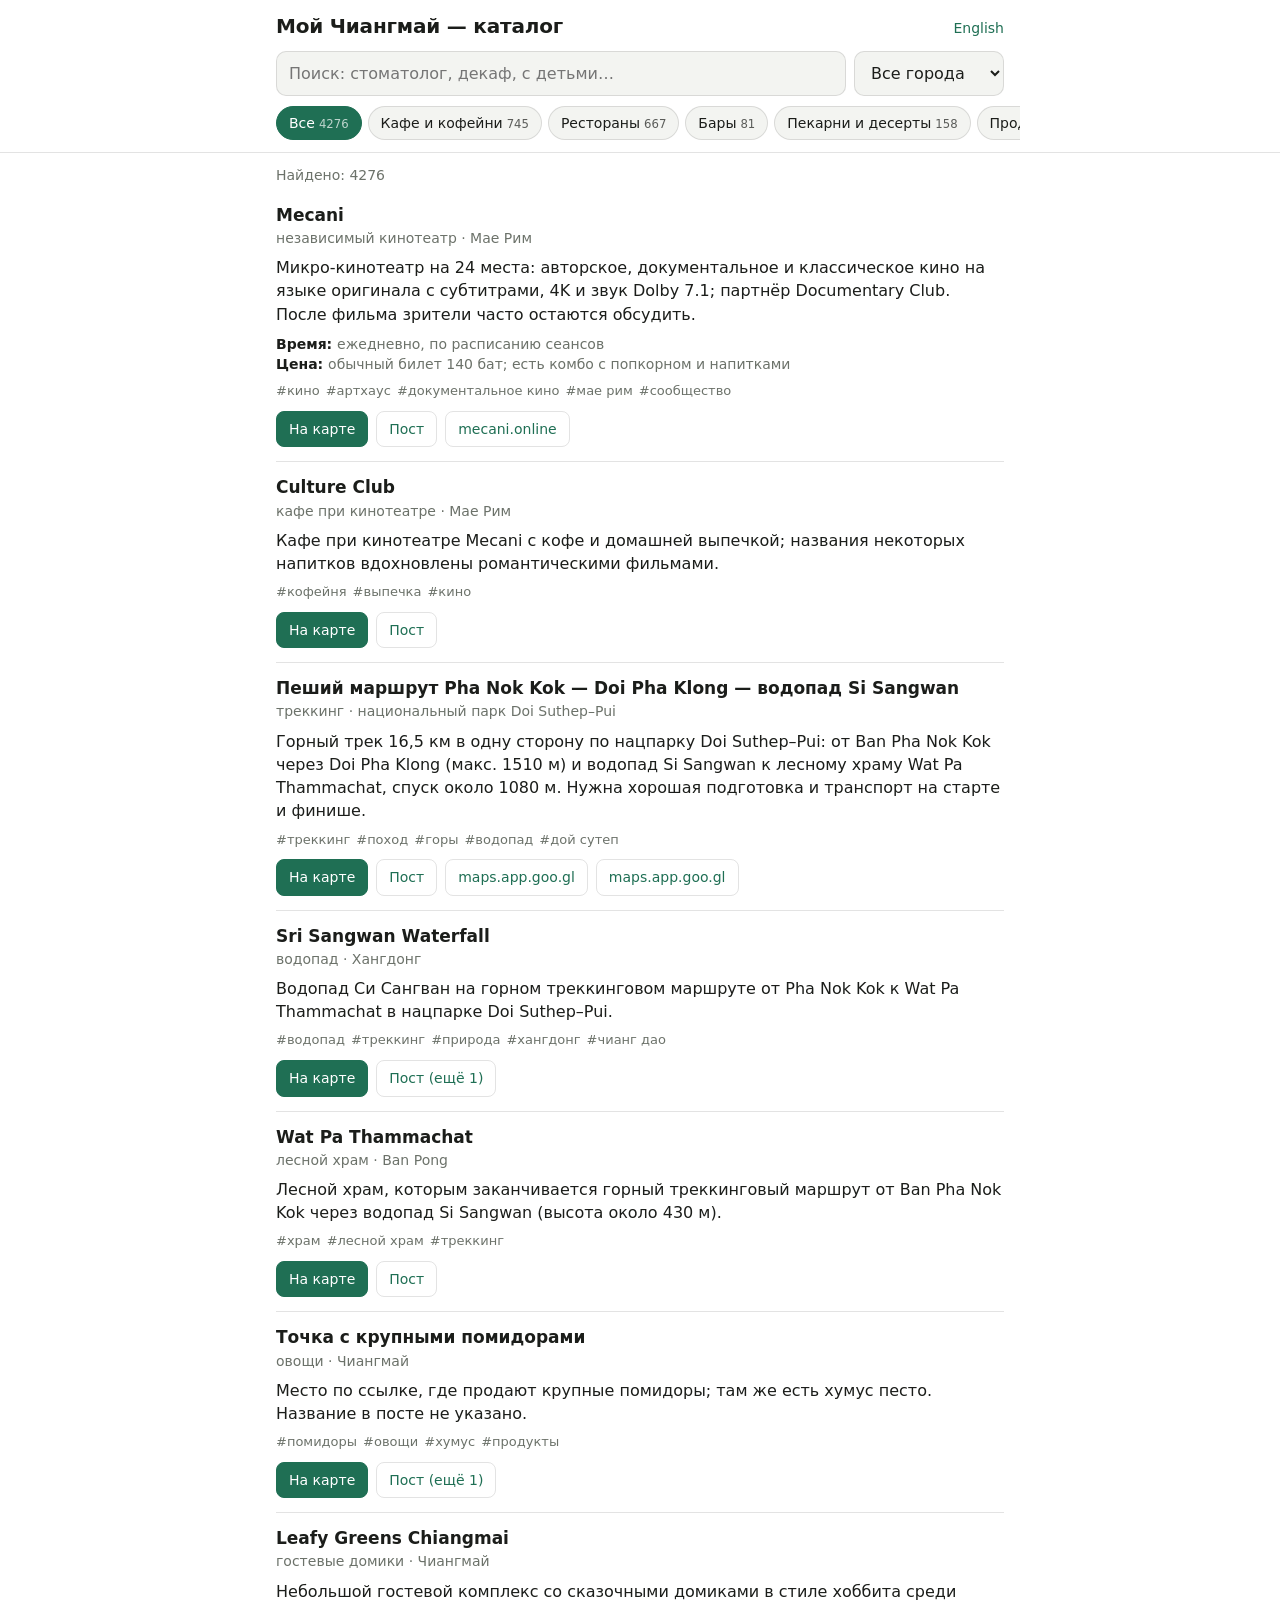
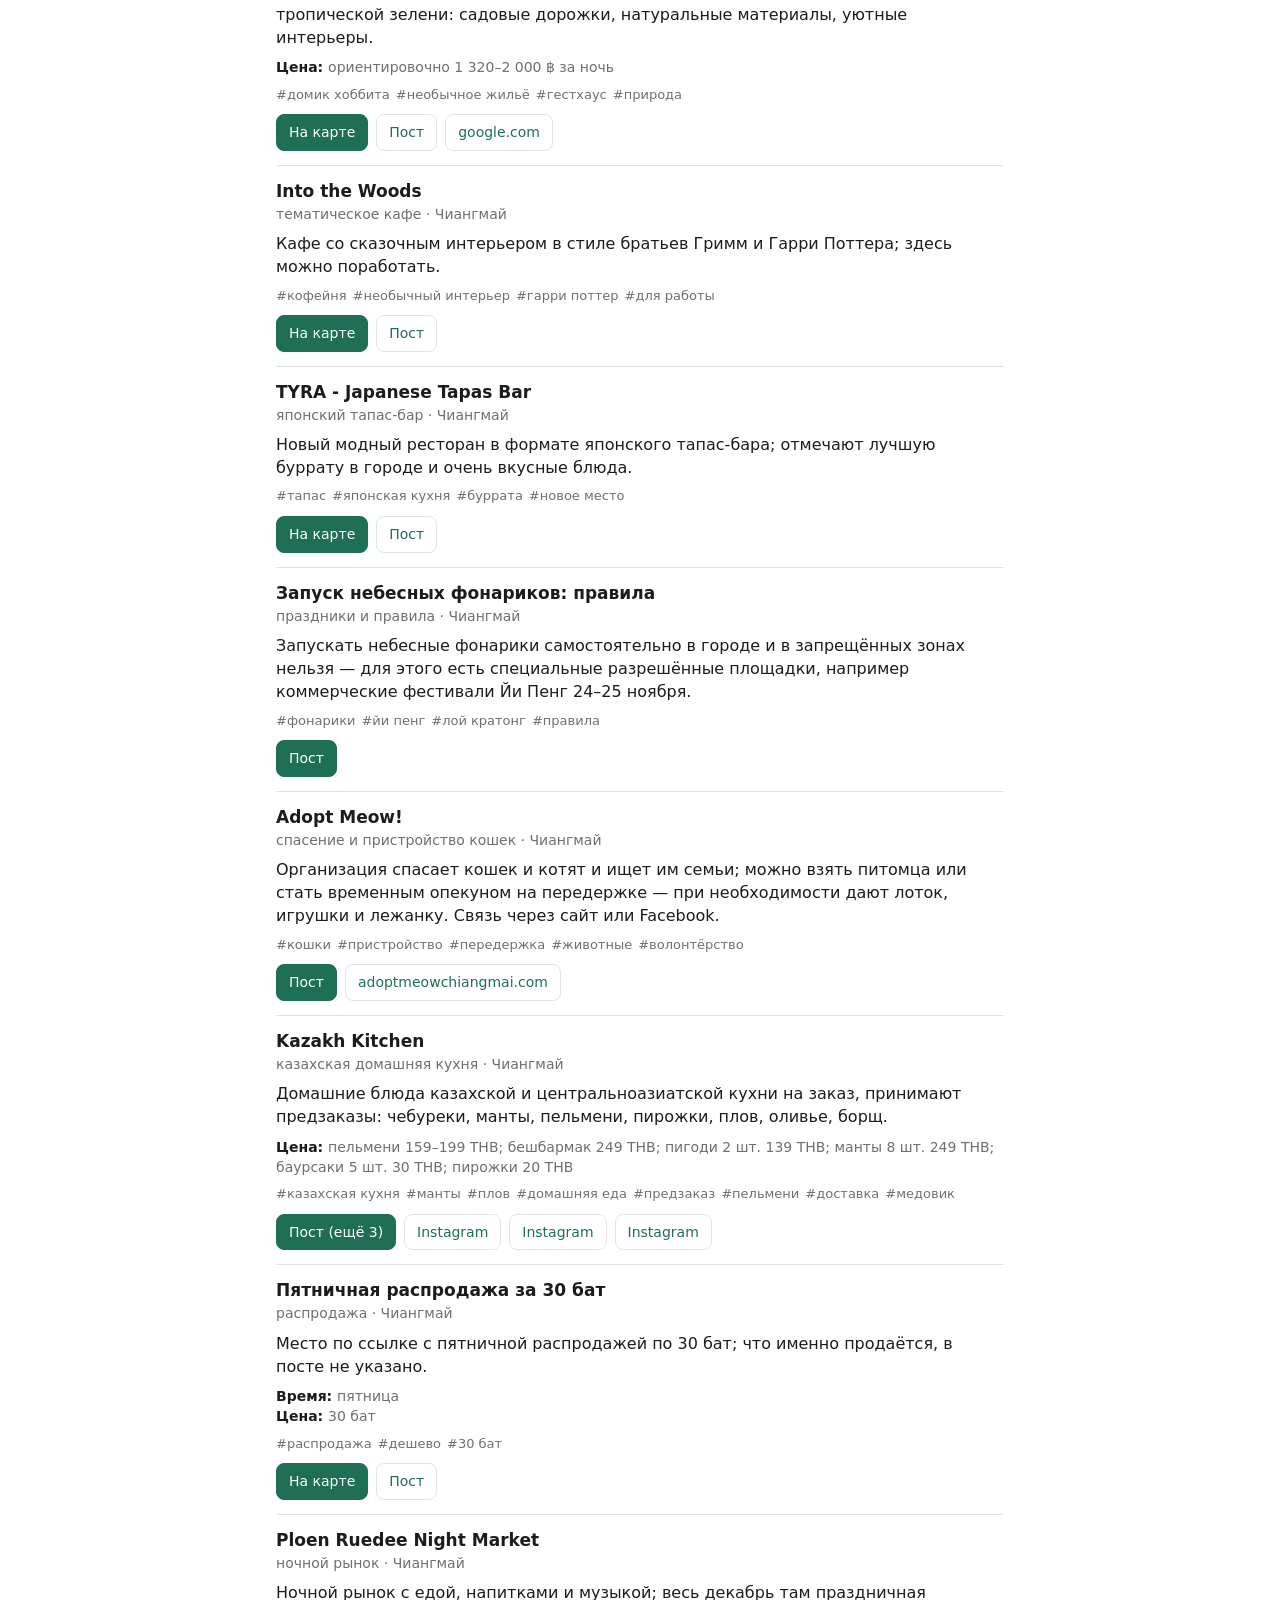
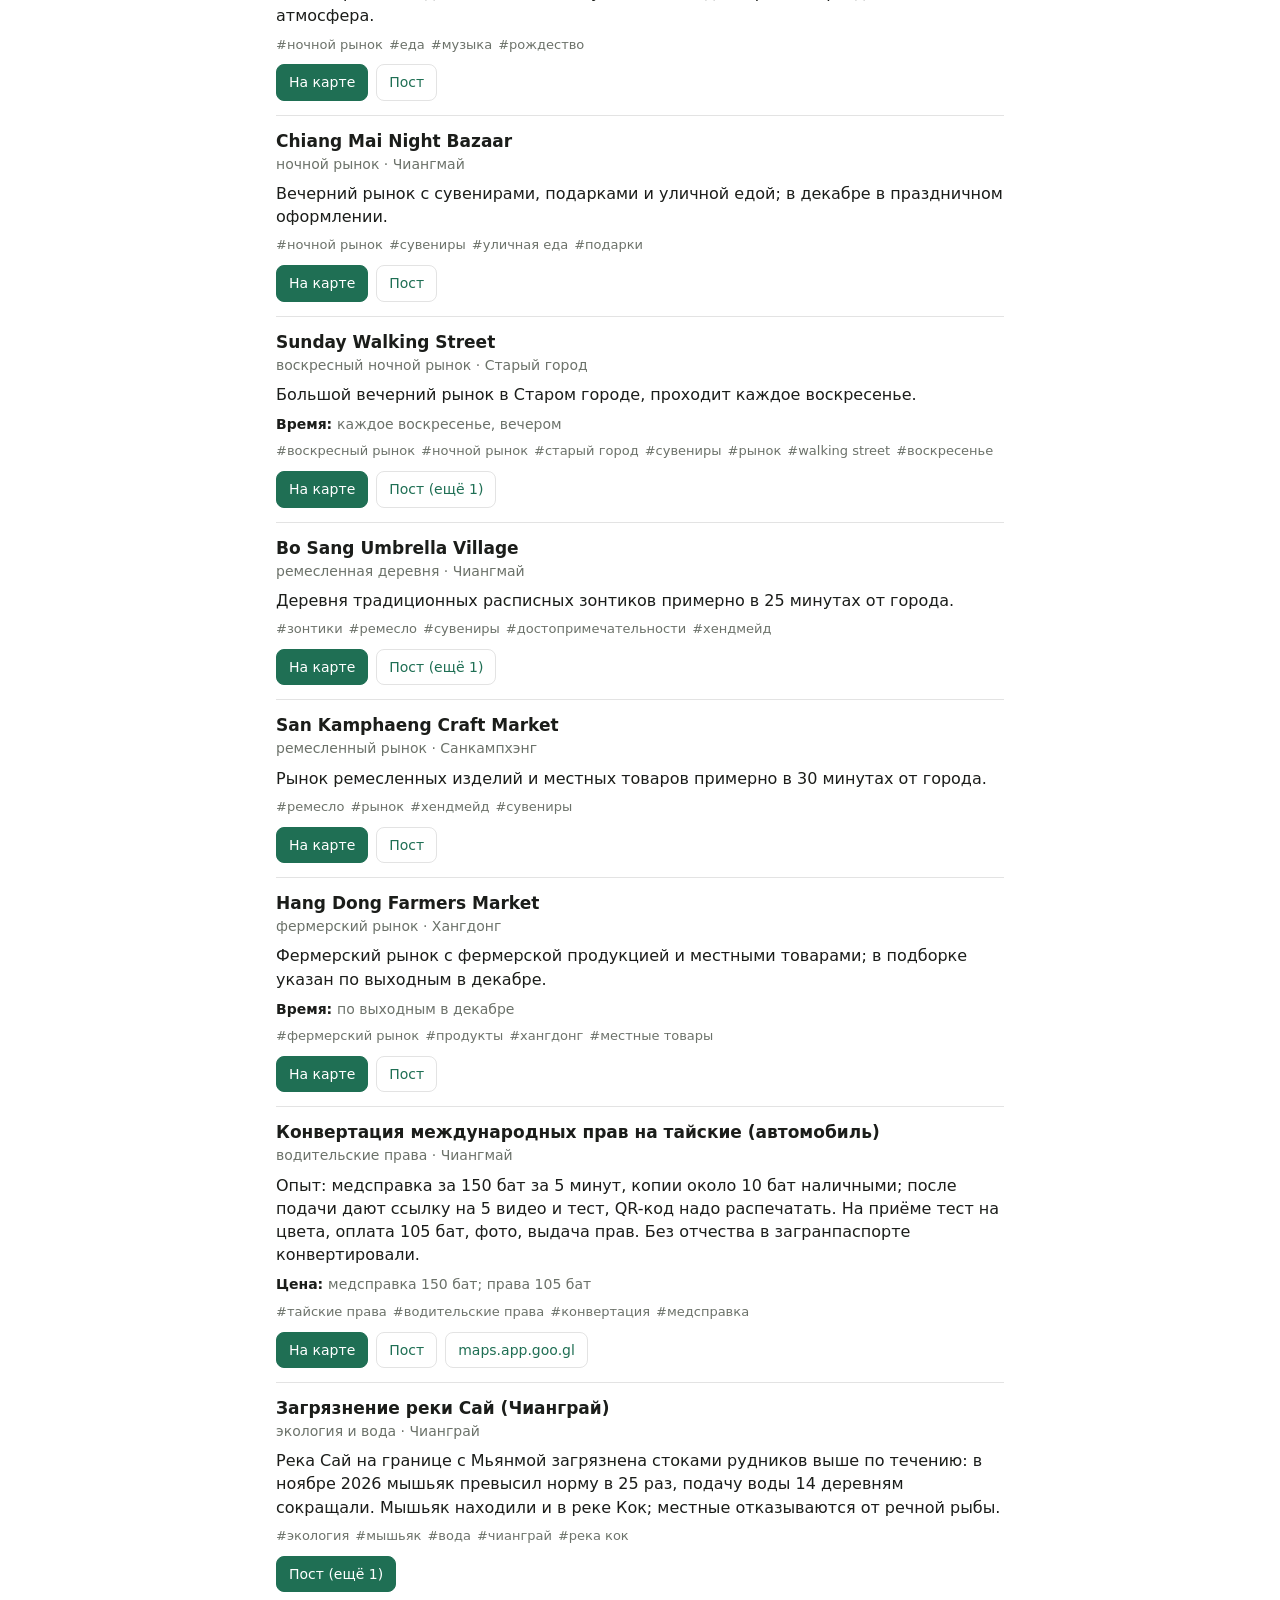
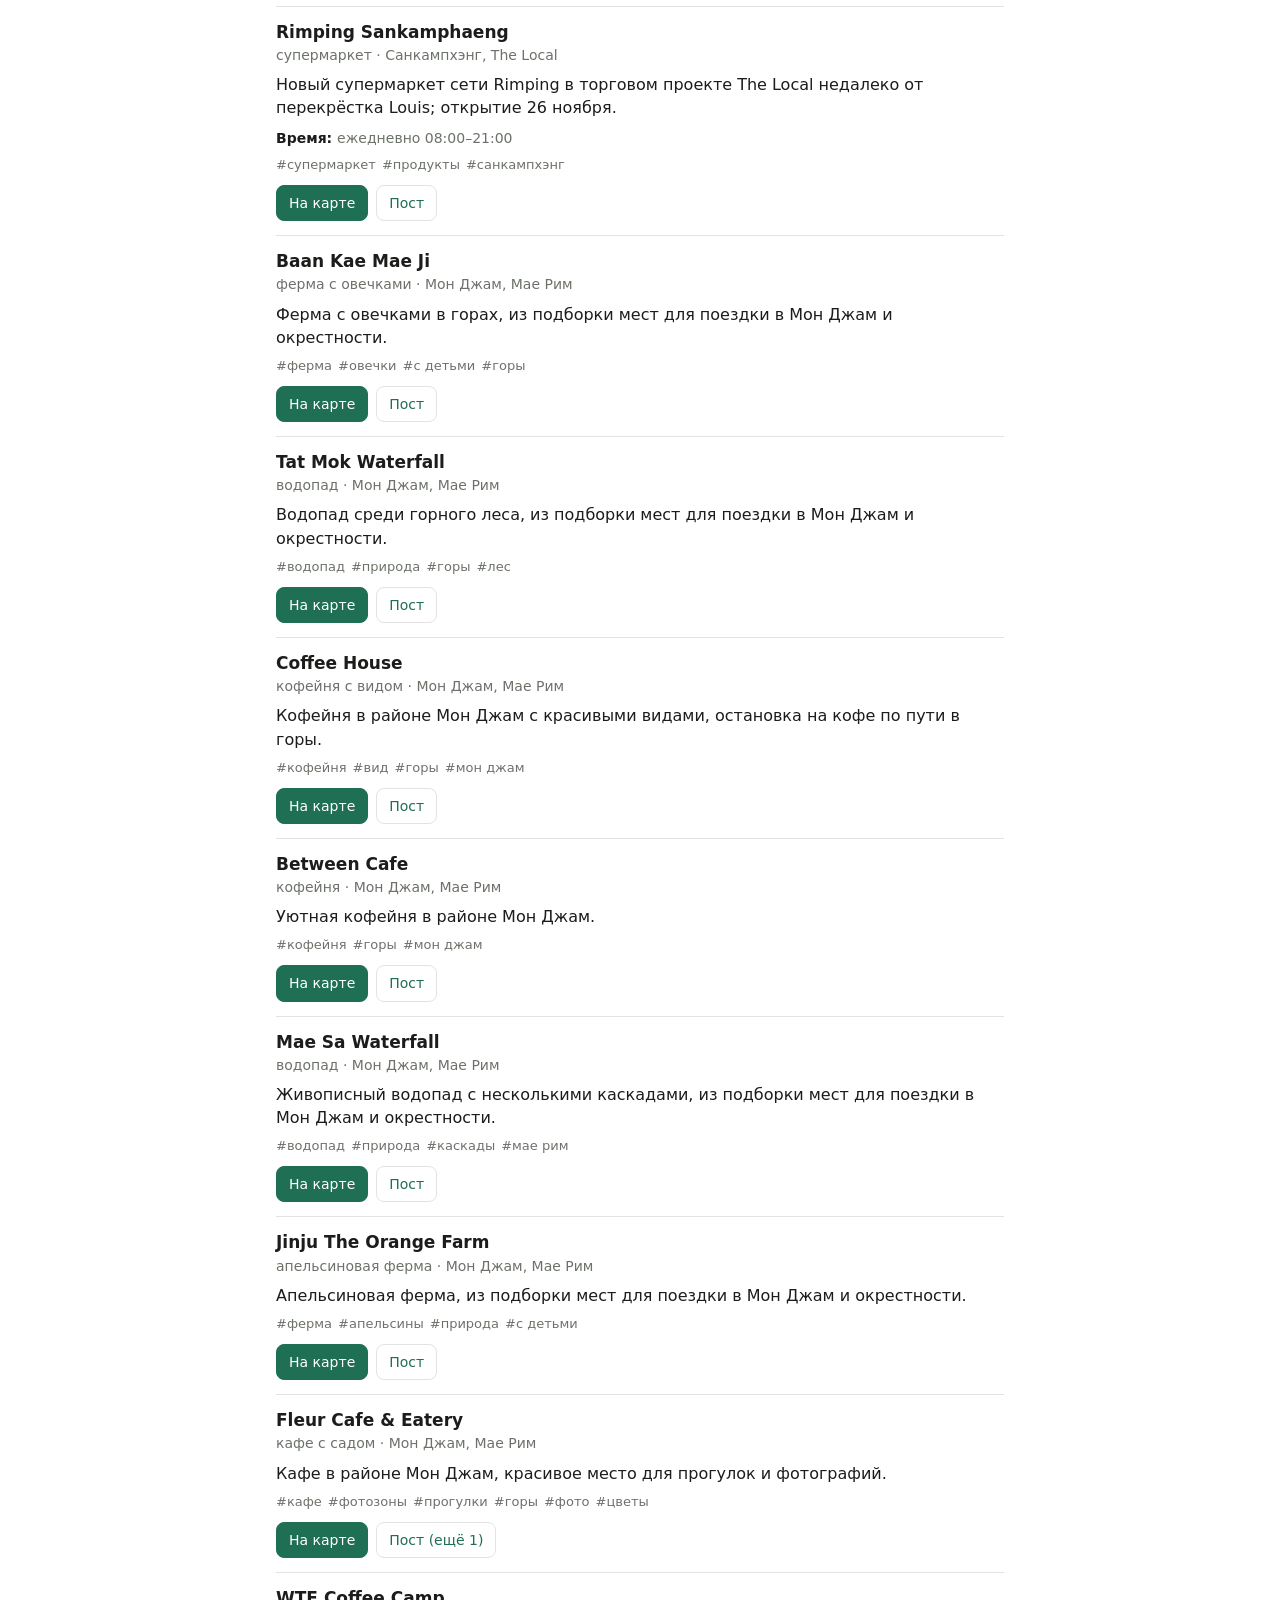
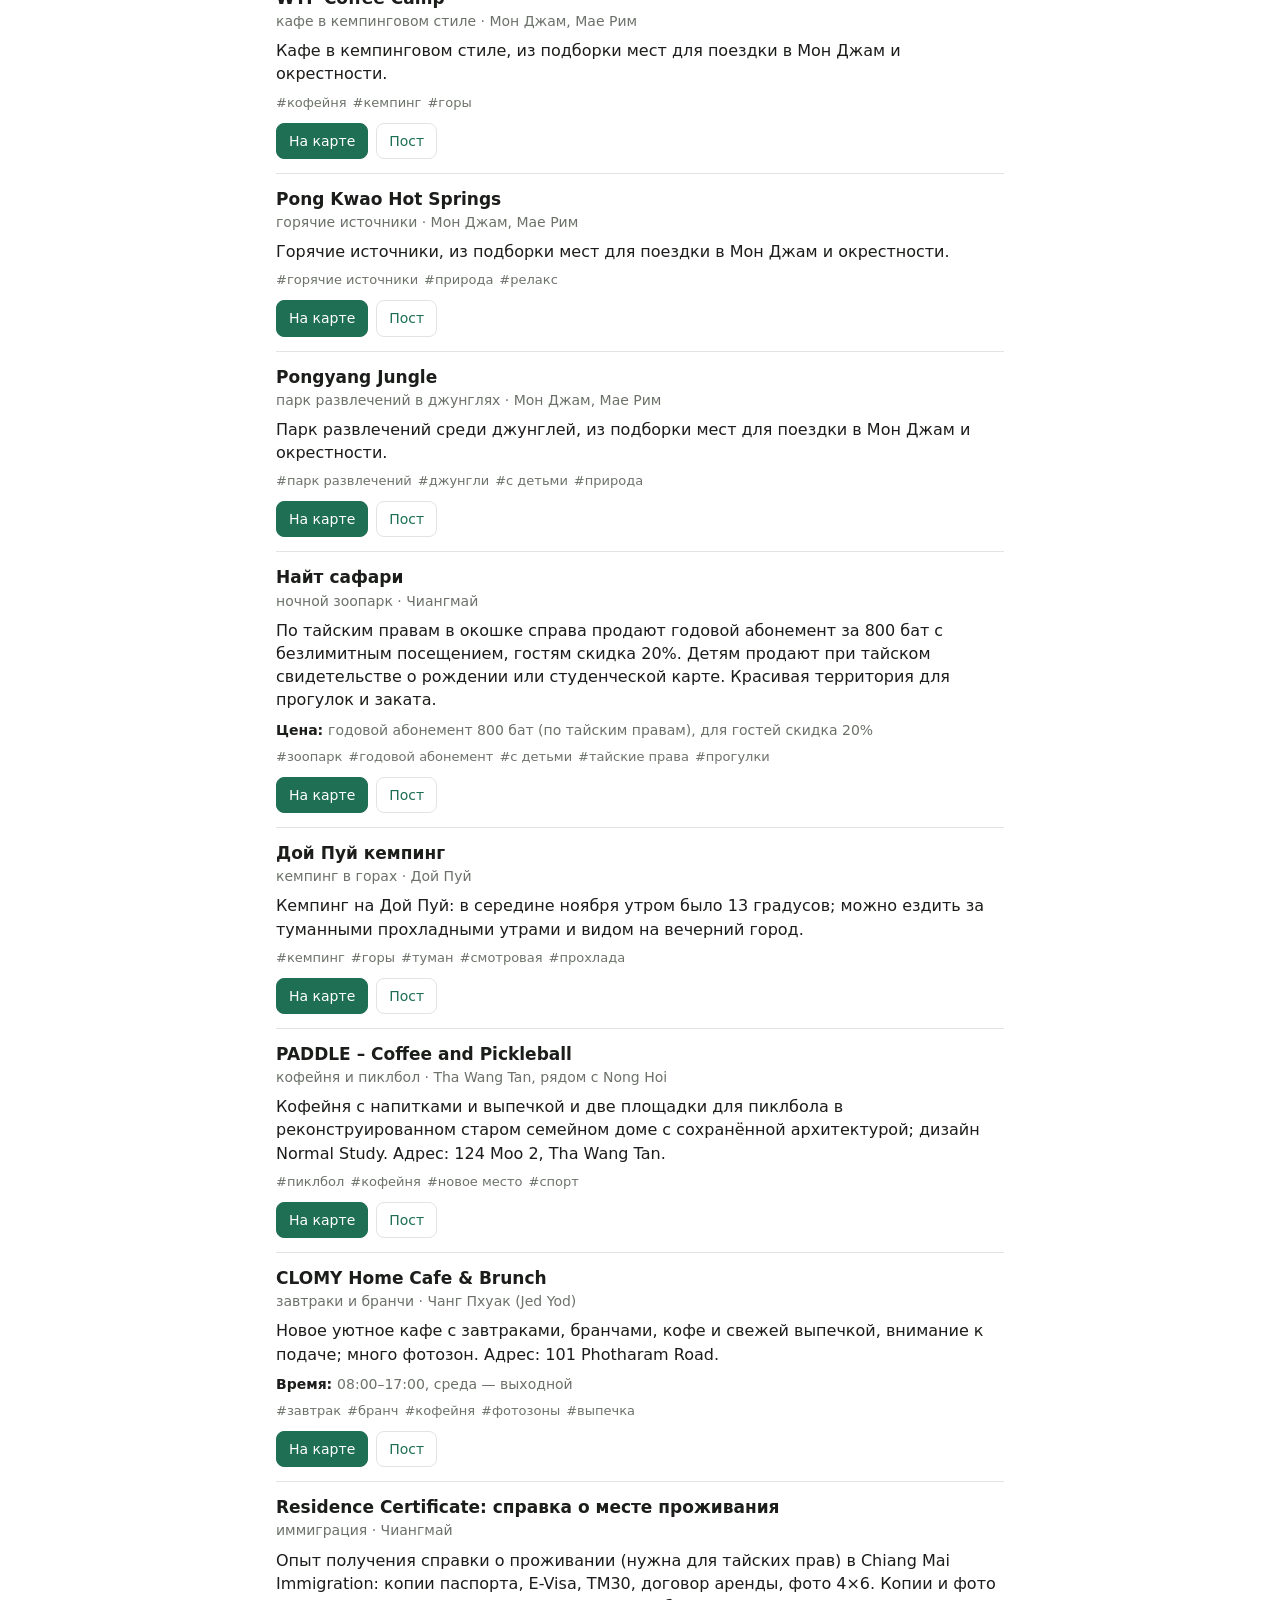
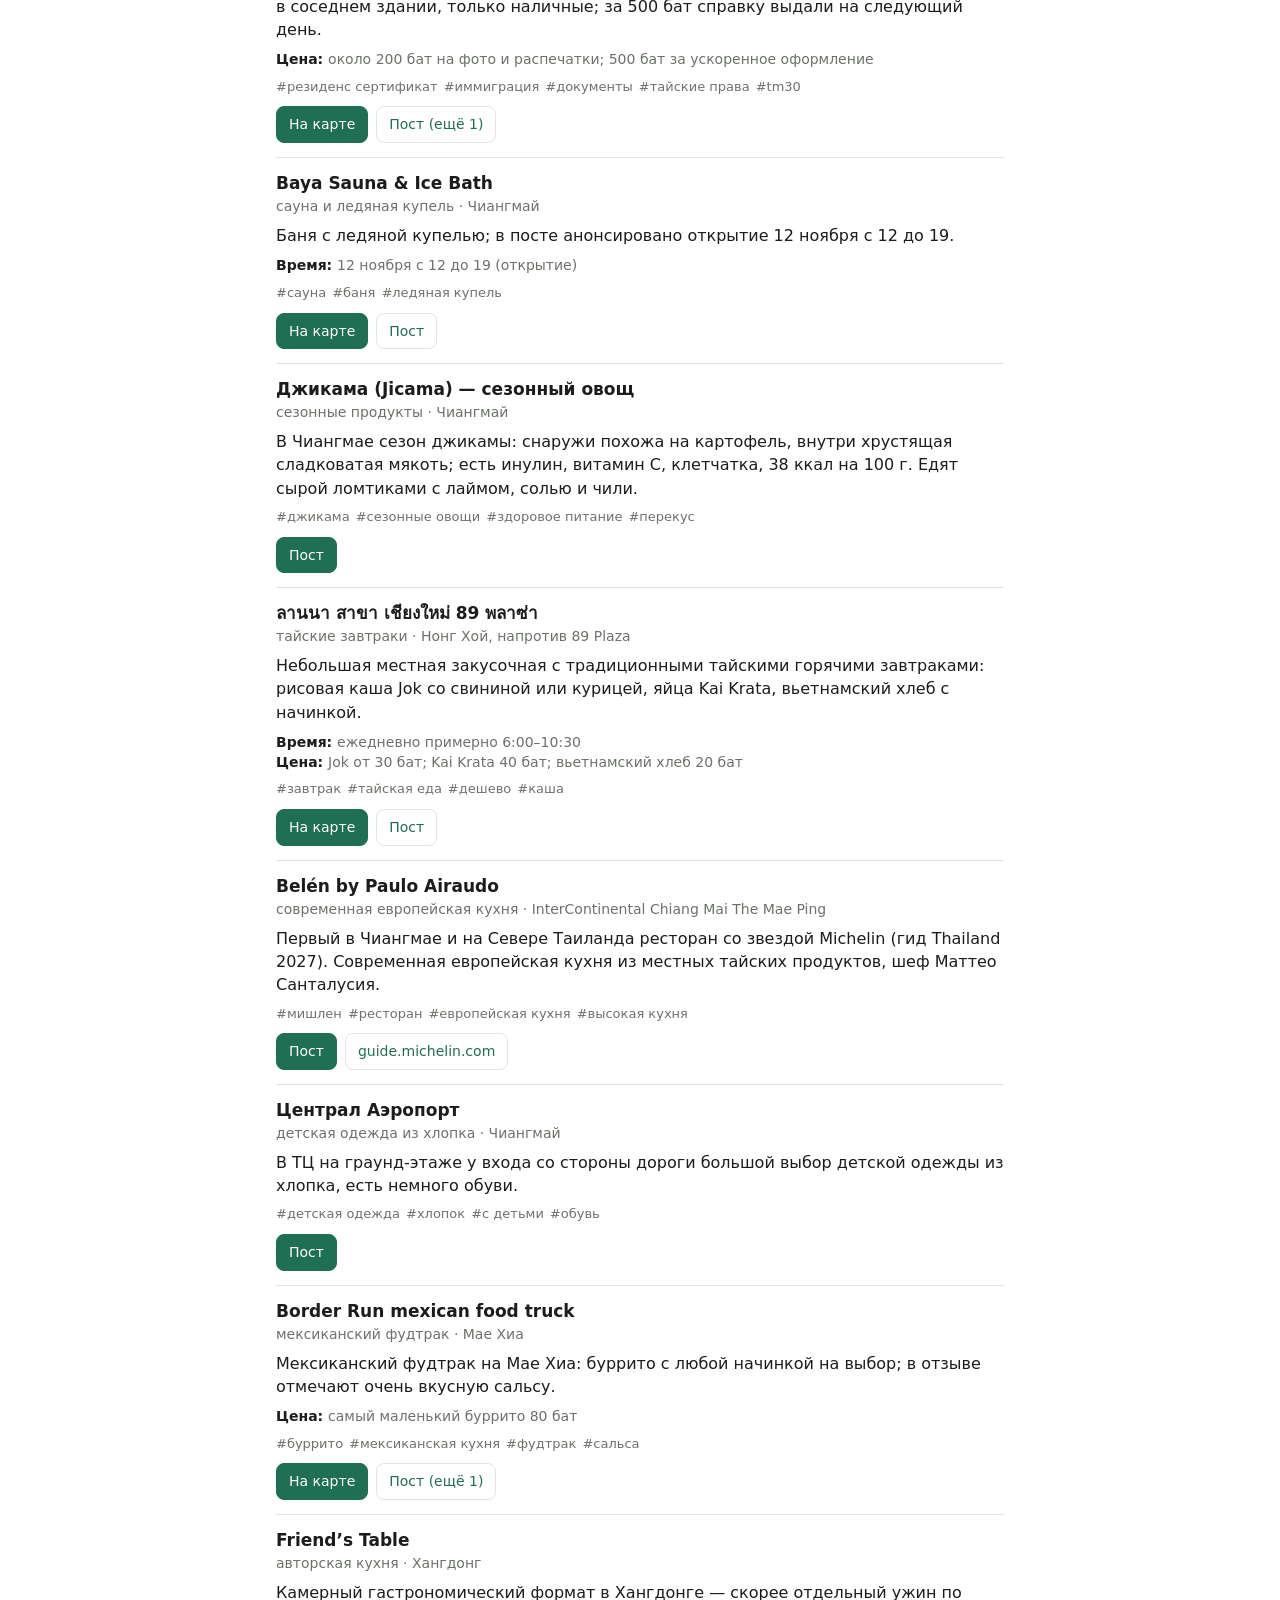
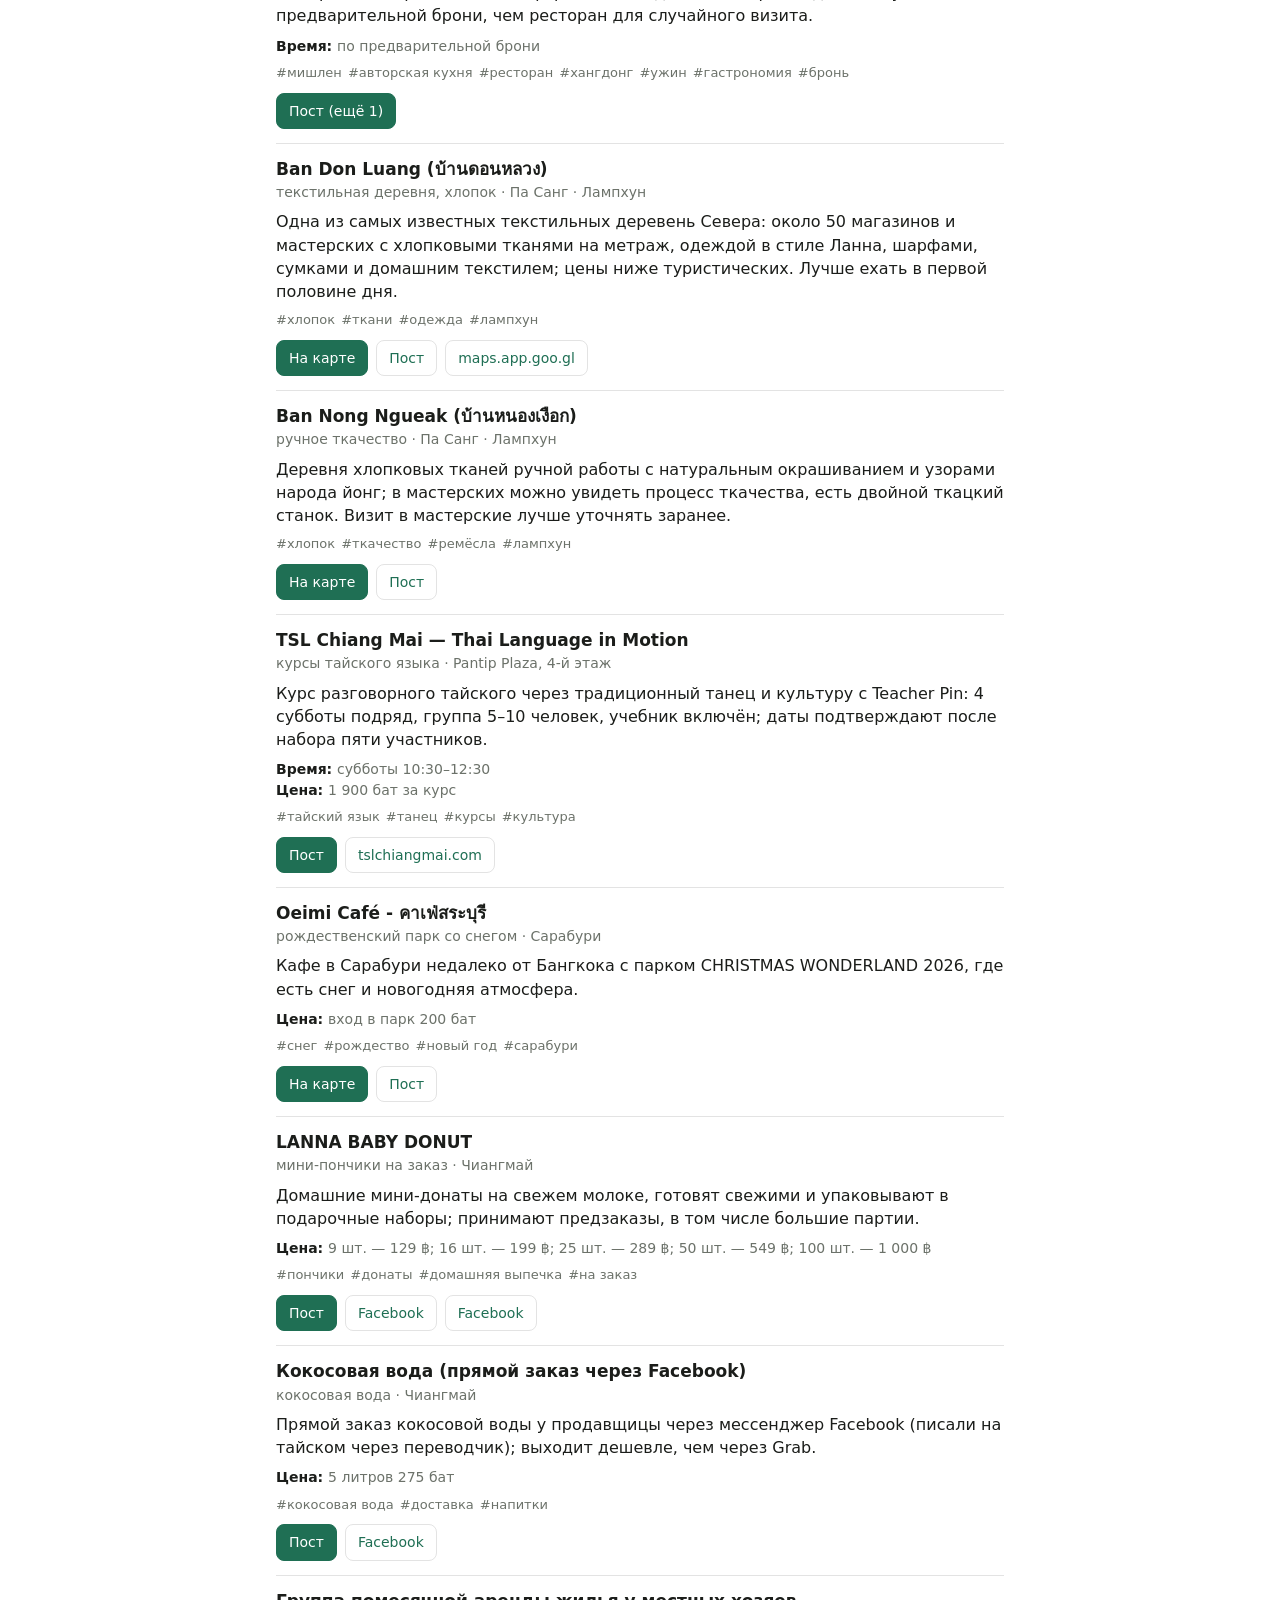
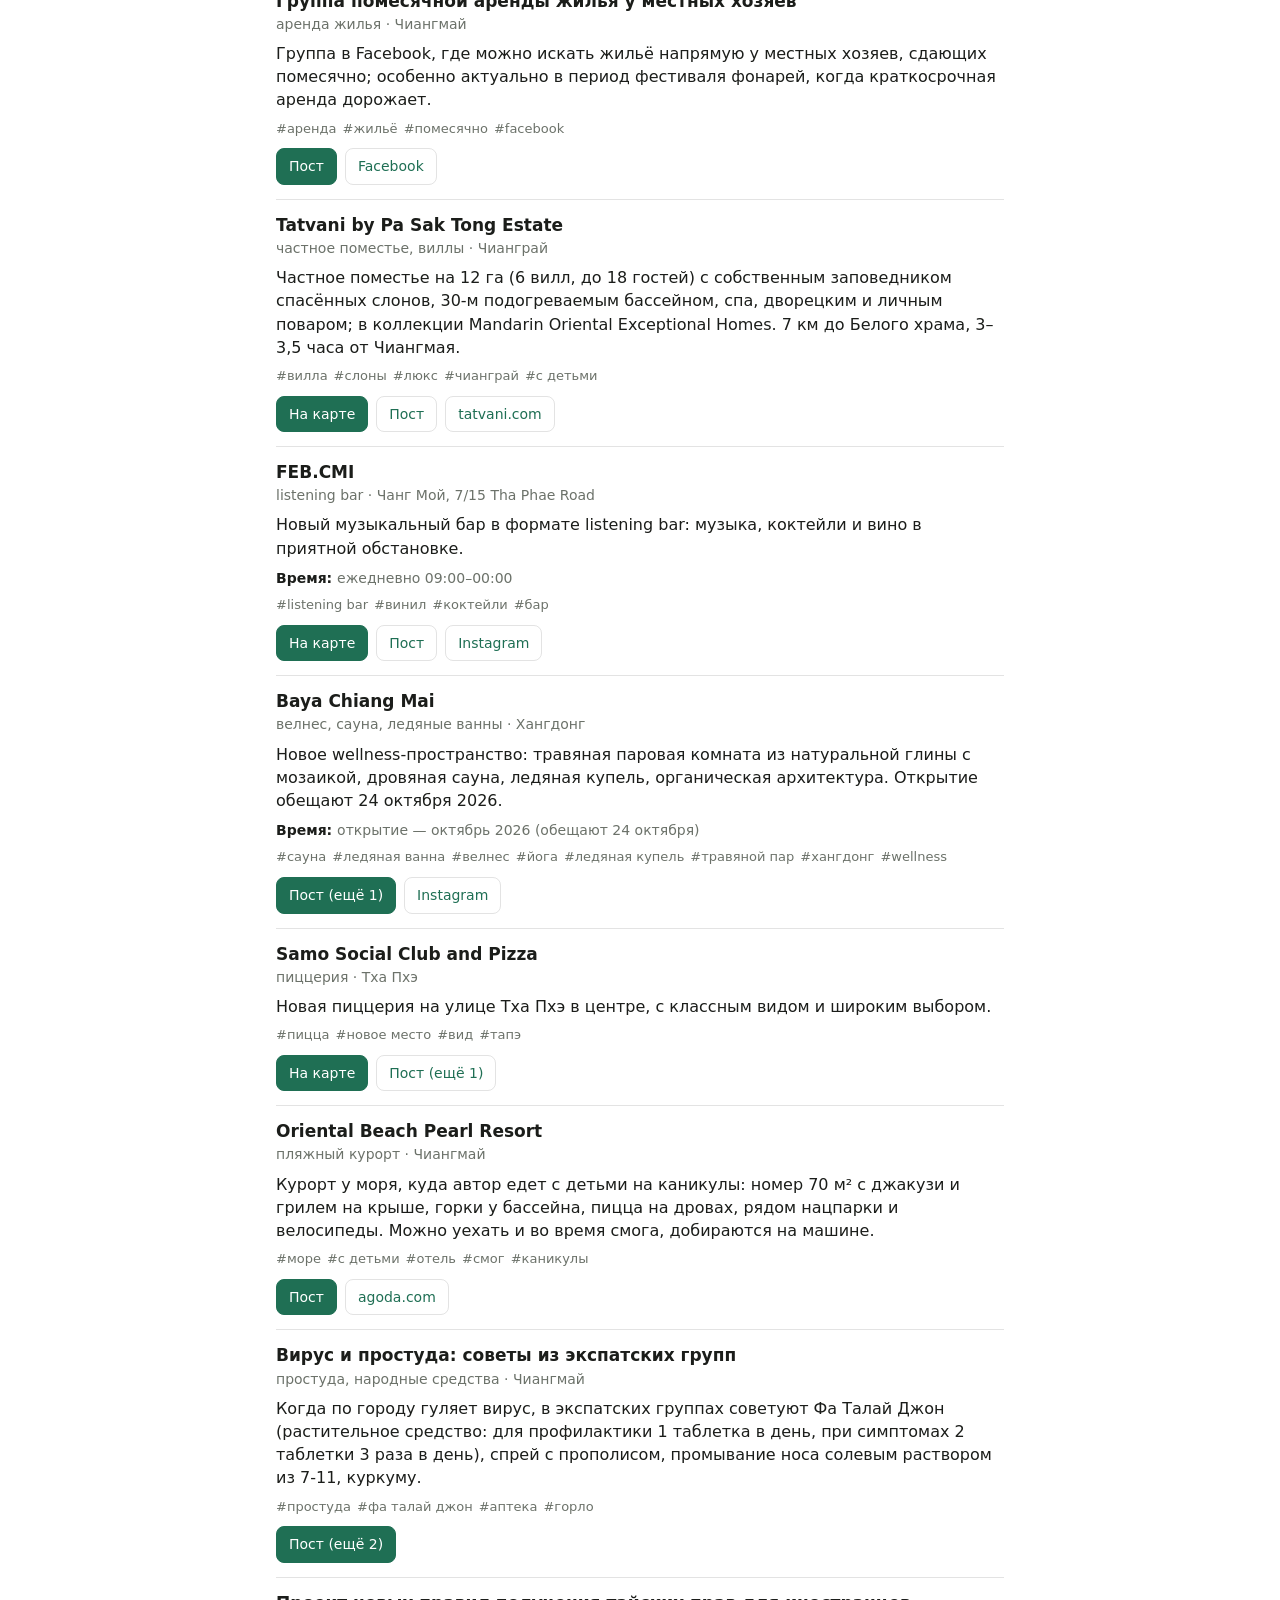
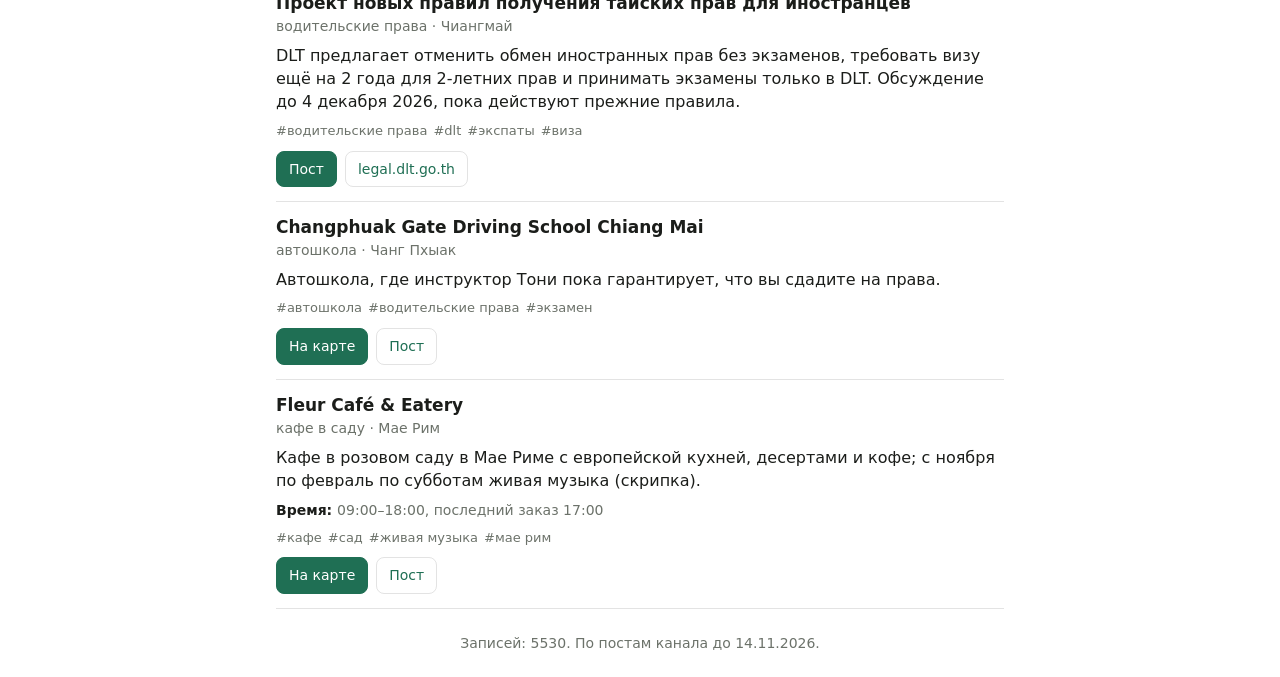
==== docs/index.html @ 9f792dcb "Version the stylesheet and script links so changes load at once Claude-Session: https://claude.ai/co" ====
<!doctype html>
<html lang="ru">
<head>
<meta charset="utf-8">
<meta name="viewport" content="width=device-width, initial-scale=1, viewport-fit=cover">
<title>Мой Чиангмай — каталог</title>
<meta name="description" content="Каталог мест, услуг и полезной информации о Чиангмае по материалам канала «Мой Чиангмай».">
<link rel="alternate" hreflang="en" href="en/">
<link rel="stylesheet" href="app.css?v=2">
<script src="https://telegram.org/js/telegram-web-app.js"></script>
</head>
<body>
<header class="top">
  <div class="wrap">
    <div class="title">
      <h1>Мой Чиангмай — каталог</h1>
      <a class="lang" id="lang" href="en/" hreflang="en" lang="en">English</a>
    </div>
    <div class="search">
      <input id="q" type="search" placeholder="Поиск: стоматолог, декаф, с детьми…" autocomplete="off" aria-label="Поиск по каталогу">
      <select id="city" aria-label="Город"></select>
    </div>
    <div class="chips" id="chips" role="group" aria-label="Рубрики"></div>
  </div>
</header>
<main class="wrap">
  <div class="meta">
    <span id="count" aria-live="polite"></span>
    <label id="pastWrap" hidden><input type="checkbox" id="past"> прошедшие события</label>
  </div>
  <div id="list"></div>
  <div id="more"></div>
  <div class="foot" id="foot"></div>
</main>
<noscript><p class="wrap">Для работы каталога нужен JavaScript.</p></noscript>
<script>window.SITE = { lang: 'ru', data: 'catalog.json', other: 'en/' };</script>
<script src="app.js?v=2"></script>
</body>
</html>
---- docs/app.css ----
:root {
  --bg: var(--tg-theme-bg-color, #ffffff);
  --surface: var(--tg-theme-secondary-bg-color, #f3f4f1);
  --text: var(--tg-theme-text-color, #1b1d1a);
  --hint: var(--tg-theme-hint-color, #6c726a);
  --link: var(--tg-theme-link-color, #1f6f54);
  --accent: var(--tg-theme-button-color, #1f6f54);
  --on-accent: var(--tg-theme-button-text-color, #ffffff);
  --line: color-mix(in srgb, var(--text) 12%, transparent);
}
@media (prefers-color-scheme: dark) {
  :root {
    --bg: var(--tg-theme-bg-color, #151714);
    --surface: var(--tg-theme-secondary-bg-color, #20231f);
    --text: var(--tg-theme-text-color, #ecefe9);
    --hint: var(--tg-theme-hint-color, #9aa197);
    --link: var(--tg-theme-link-color, #6fcfa9);
    --accent: var(--tg-theme-button-color, #2f8f6e);
    --on-accent: var(--tg-theme-button-text-color, #ffffff);
  }
}
* { box-sizing: border-box; }
[hidden] { display: none !important; }   /* author display rules must not override the hidden attribute */
html { -webkit-text-size-adjust: 100%; }
body {
  margin: 0; background: var(--bg); color: var(--text);
  font: 16px/1.45 system-ui, -apple-system, "Segoe UI", Roboto, sans-serif;
}
.wrap { max-width: 760px; margin: 0 auto; padding: 0 16px; }
header.top {
  position: sticky; top: 0; z-index: 5; background: var(--bg);
  border-bottom: 1px solid var(--line); padding: 12px 0 8px;
}
.title { display: flex; align-items: baseline; justify-content: space-between; gap: 12px; margin: 0 0 10px; }
h1 { font-size: 20px; margin: 0; letter-spacing: -0.01em; }
.lang { flex: none; font-size: 14px; color: var(--link); text-decoration: none; }
.lang:hover { text-decoration: underline; }
.search { display: flex; gap: 8px; }
.search input, .search select {
  font: inherit; color: var(--text); background: var(--surface);
  border: 1px solid var(--line); border-radius: 10px; padding: 10px 12px; min-width: 0;
}
.search input { flex: 1; }
.search select { flex: 0 1 150px; }
.search input:focus, .search select:focus, button:focus-visible, a:focus-visible {
  outline: 2px solid var(--accent); outline-offset: 1px;
}
.chips {
  display: flex; gap: 6px; overflow-x: auto; padding: 10px 16px 4px; margin: 0 -16px;
  scrollbar-width: none;
}
.chips::-webkit-scrollbar { display: none; }
.chip {
  flex: none; font: inherit; font-size: 14px; color: var(--text); background: var(--surface);
  border: 1px solid var(--line); border-radius: 999px; padding: 6px 12px; cursor: pointer; white-space: nowrap;
}
.chip[aria-pressed="true"] { background: var(--accent); color: var(--on-accent); border-color: var(--accent); }
.chip small { opacity: .7; margin-left: 4px; font-variant-numeric: tabular-nums; }
.meta { display: flex; justify-content: space-between; align-items: center; gap: 12px;
  color: var(--hint); font-size: 14px; padding: 12px 0 4px; }
.meta label { display: flex; align-items: center; gap: 6px; cursor: pointer; }
.card { border-bottom: 1px solid var(--line); padding: 14px 0; }
.card h2 { font-size: 17px; margin: 0; line-height: 1.3; overflow-wrap: anywhere; }
.sub { color: var(--hint); font-size: 14px; margin-top: 2px; }
.card p { margin: 8px 0 0; overflow-wrap: anywhere; }
.facts { margin: 8px 0 0; padding: 0; list-style: none; font-size: 14px; color: var(--hint); }
.facts b { color: var(--text); font-weight: 600; }
.tags { display: flex; flex-wrap: wrap; gap: 6px; margin-top: 8px; }
.tag { font: inherit; font-size: 13px; color: var(--hint); background: none; border: 0; padding: 0; cursor: pointer; }
.tag::before { content: "#"; }
.actions { display: flex; flex-wrap: wrap; gap: 8px; margin-top: 10px; }
.btn {
  display: inline-block; font: inherit; font-size: 14px; text-decoration: none; border-radius: 8px; padding: 7px 12px;
  border: 1px solid var(--line); color: var(--link); background: none; cursor: pointer;
}
.btn.primary { background: var(--accent); color: var(--on-accent); border-color: var(--accent); }
.btn[aria-expanded="true"] { background: var(--surface); }
.embed { margin-top: 10px; display: flex; flex-direction: column; gap: 8px; }
.embed iframe { display: block; width: 100%; height: 360px; border: 0; background: transparent; }
.embed .row { display: flex; flex-wrap: wrap; gap: 8px; }
.empty, .foot { color: var(--hint); font-size: 14px; padding: 24px 0; text-align: center; }
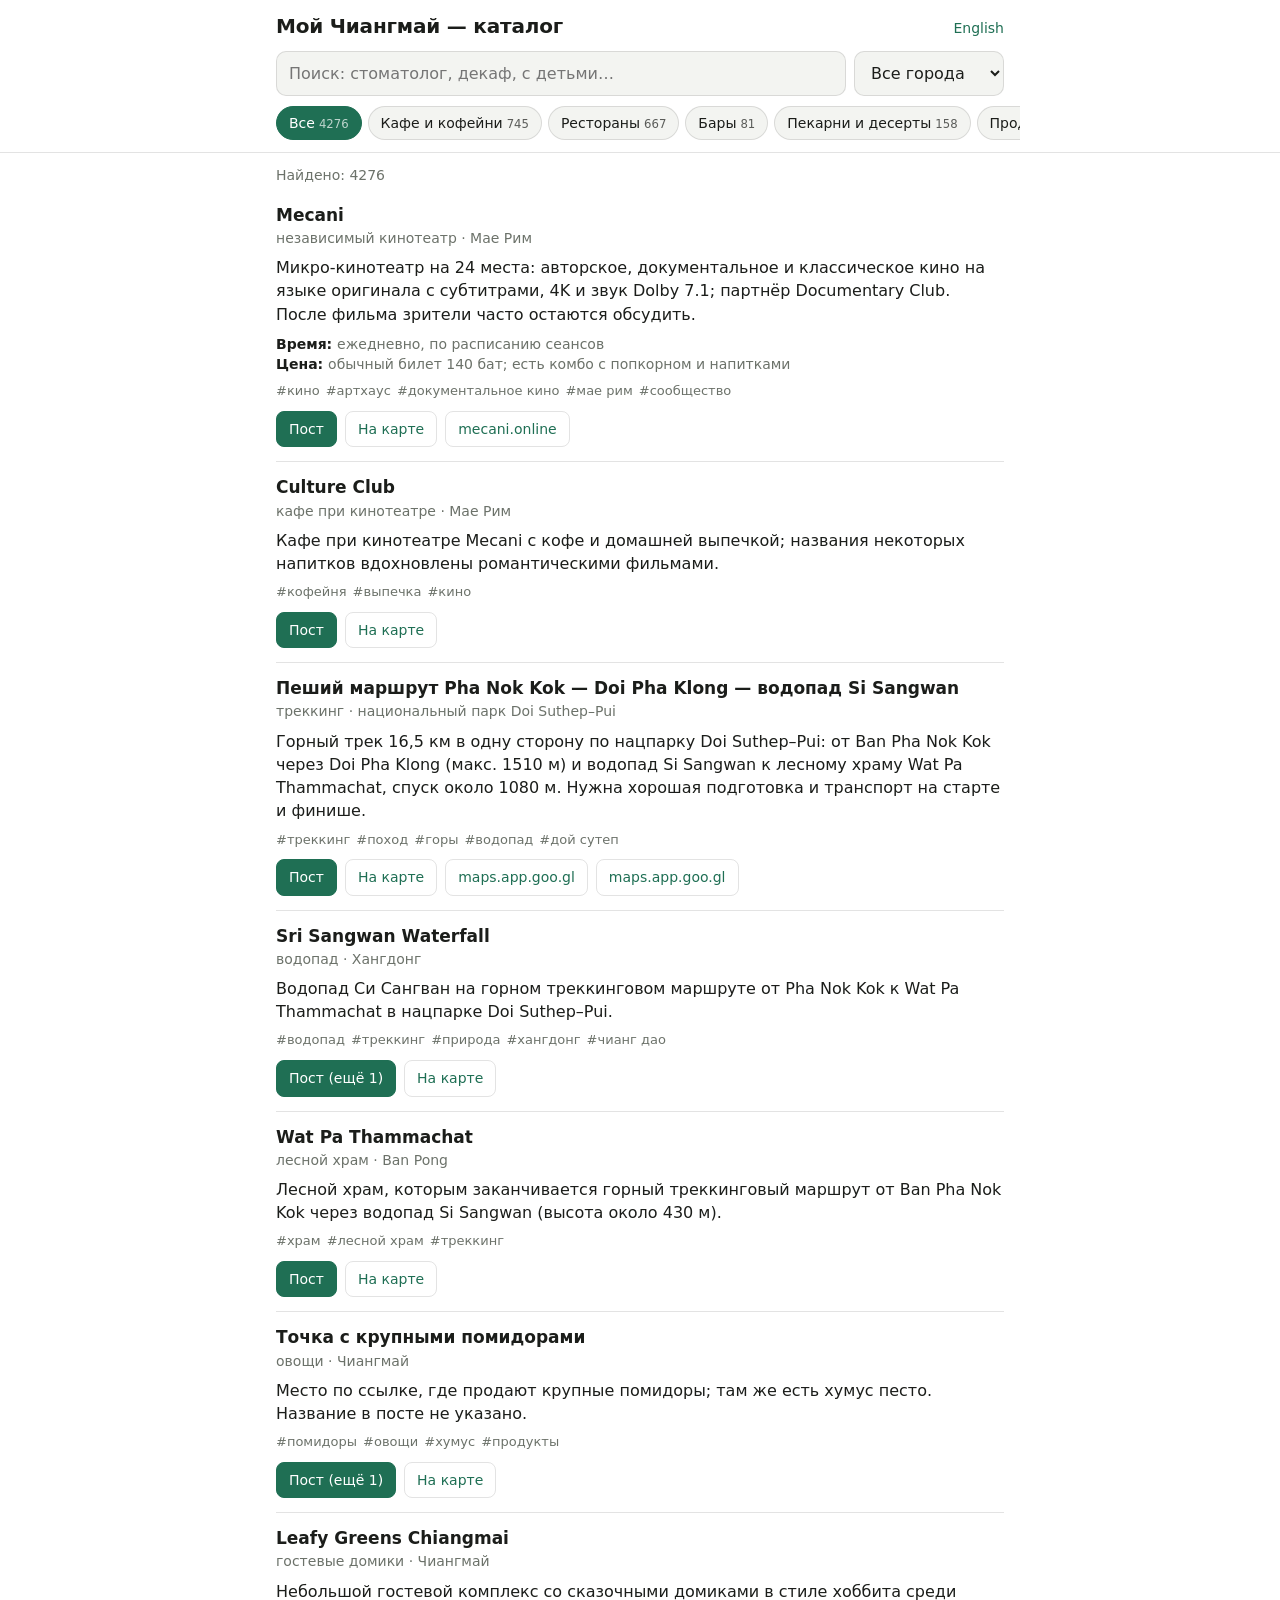
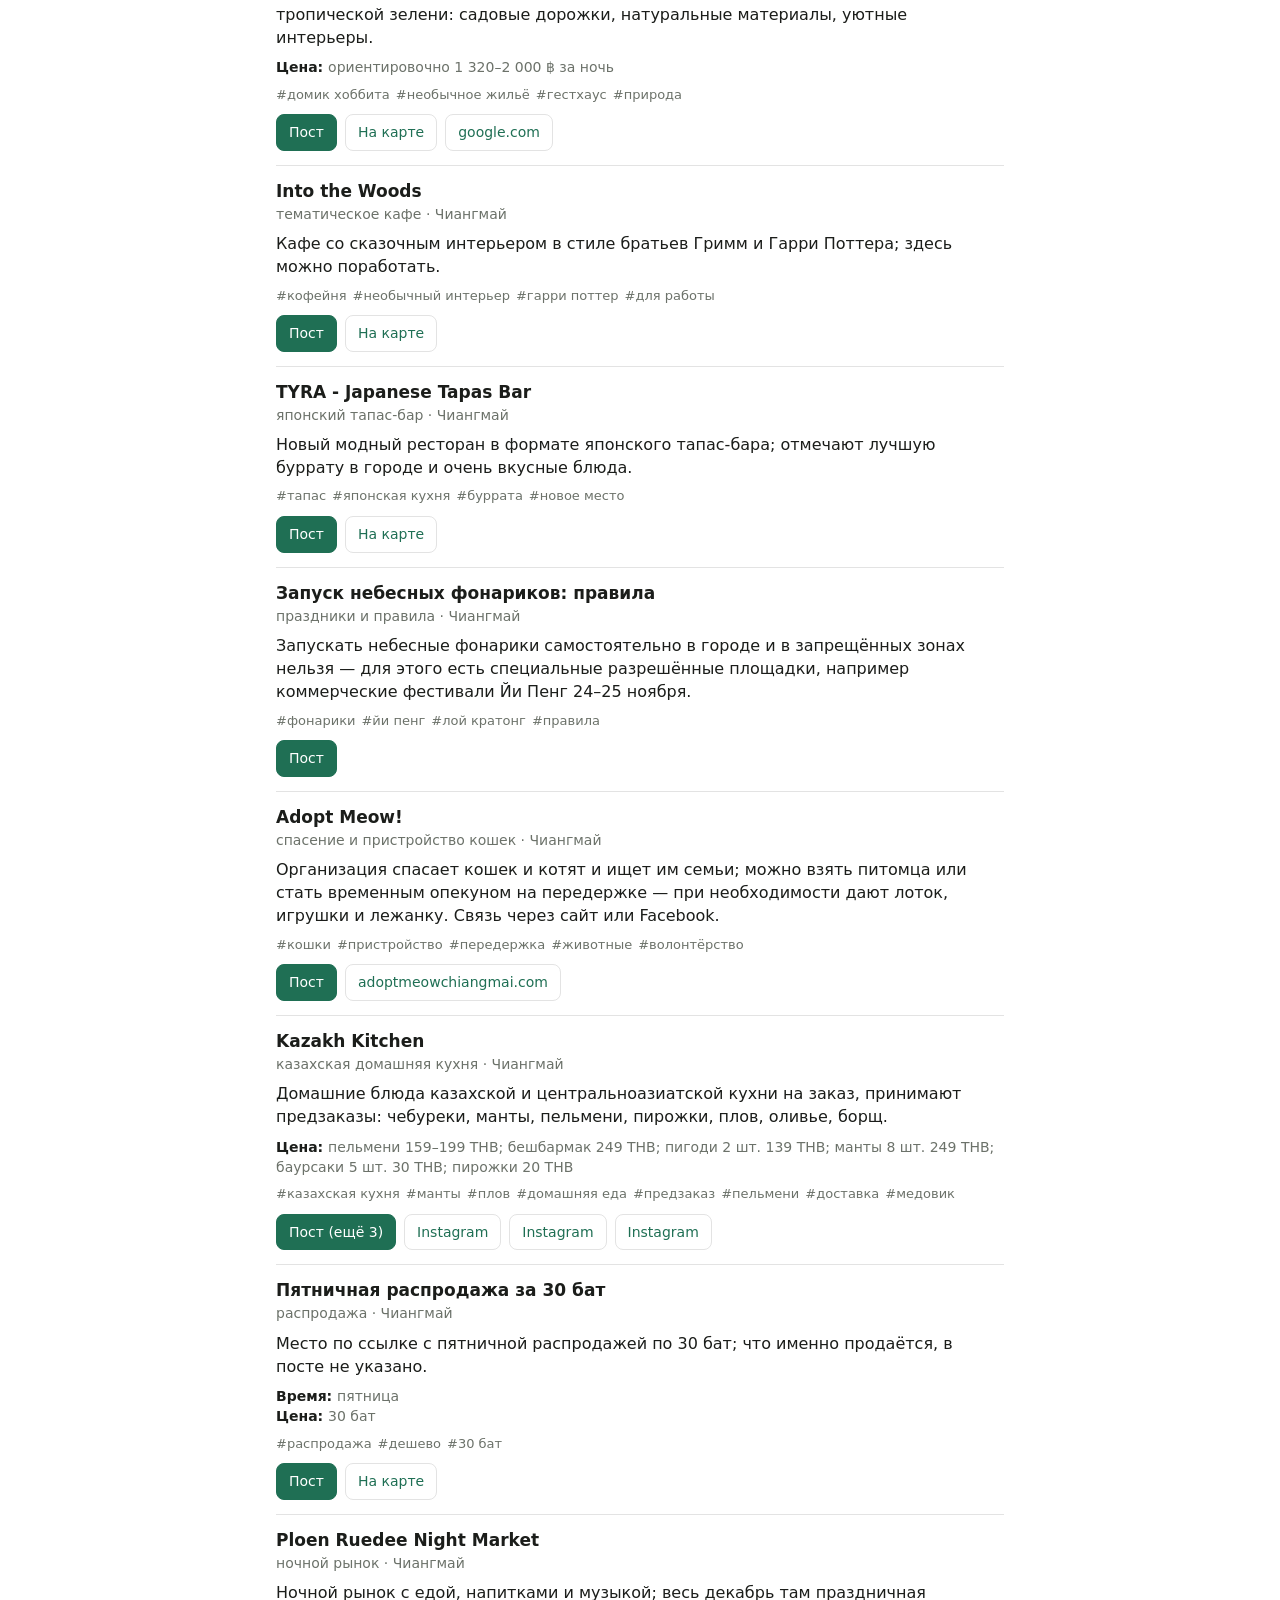
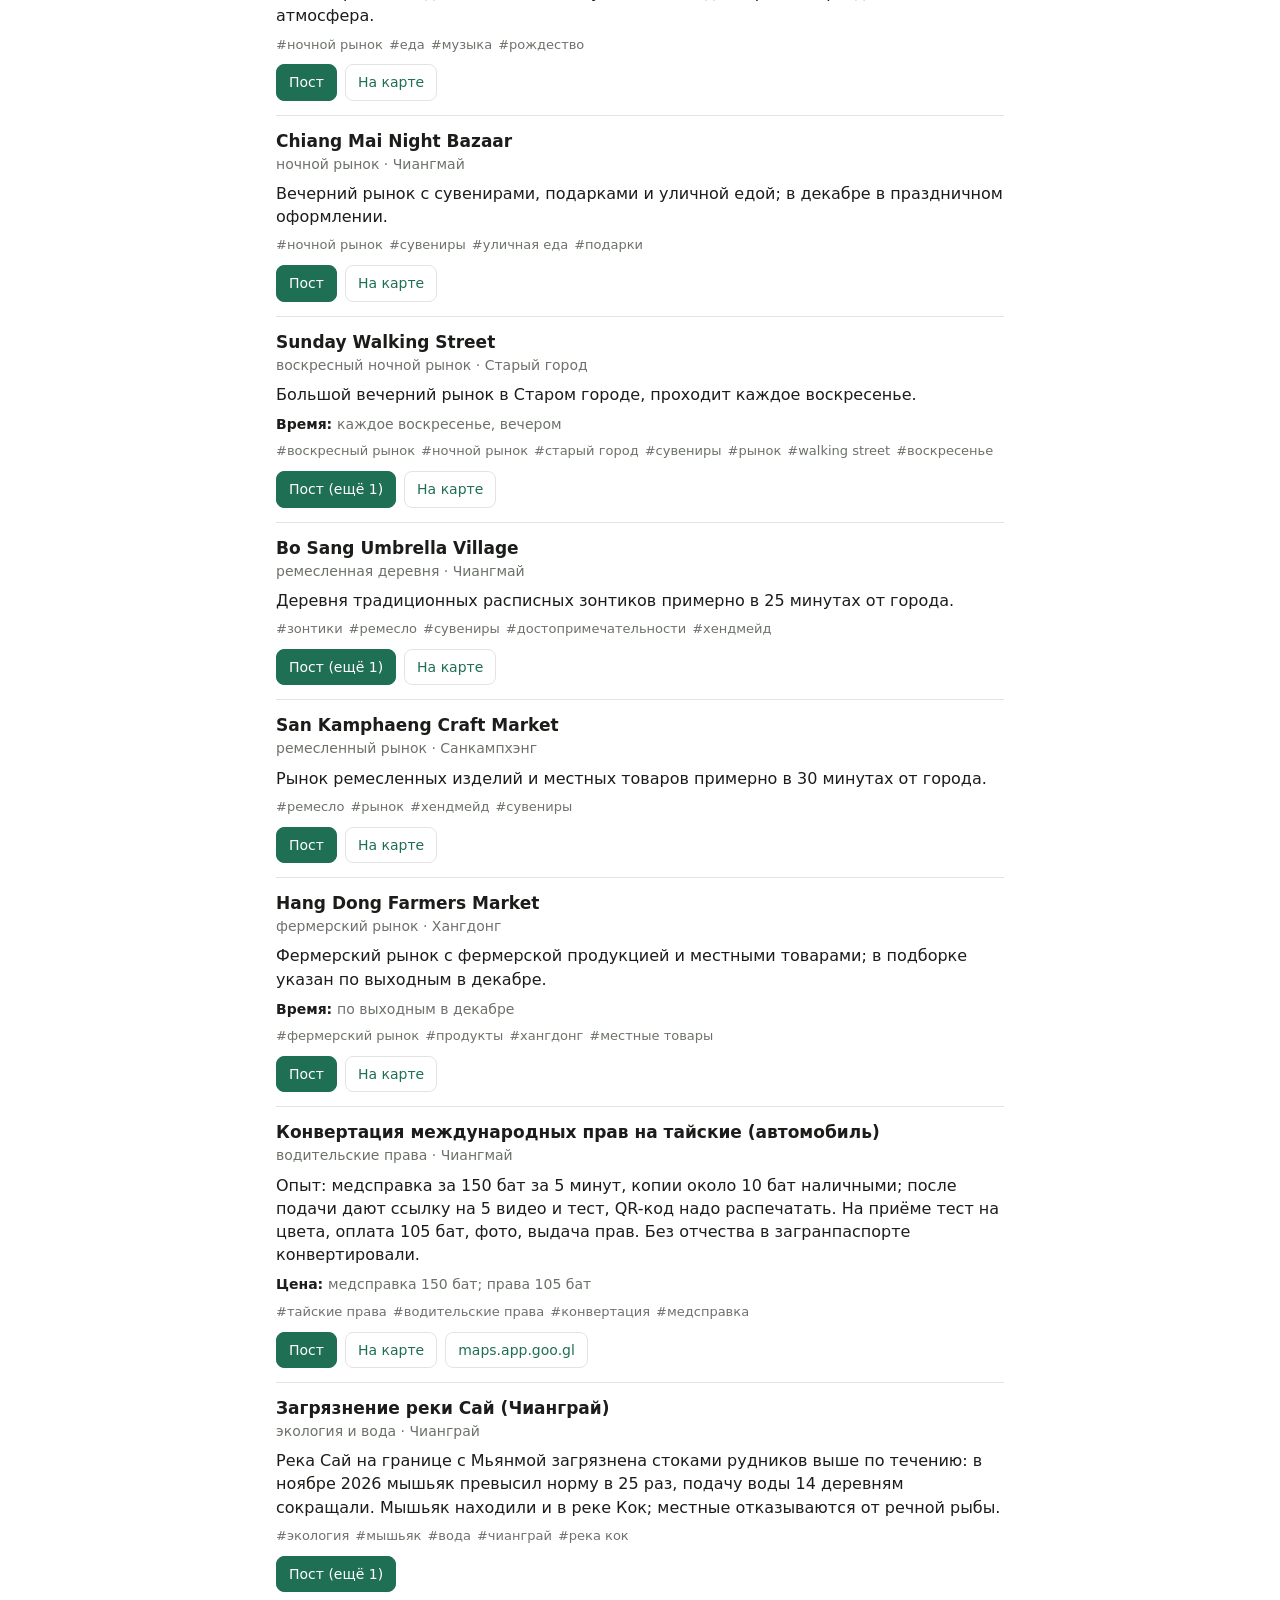
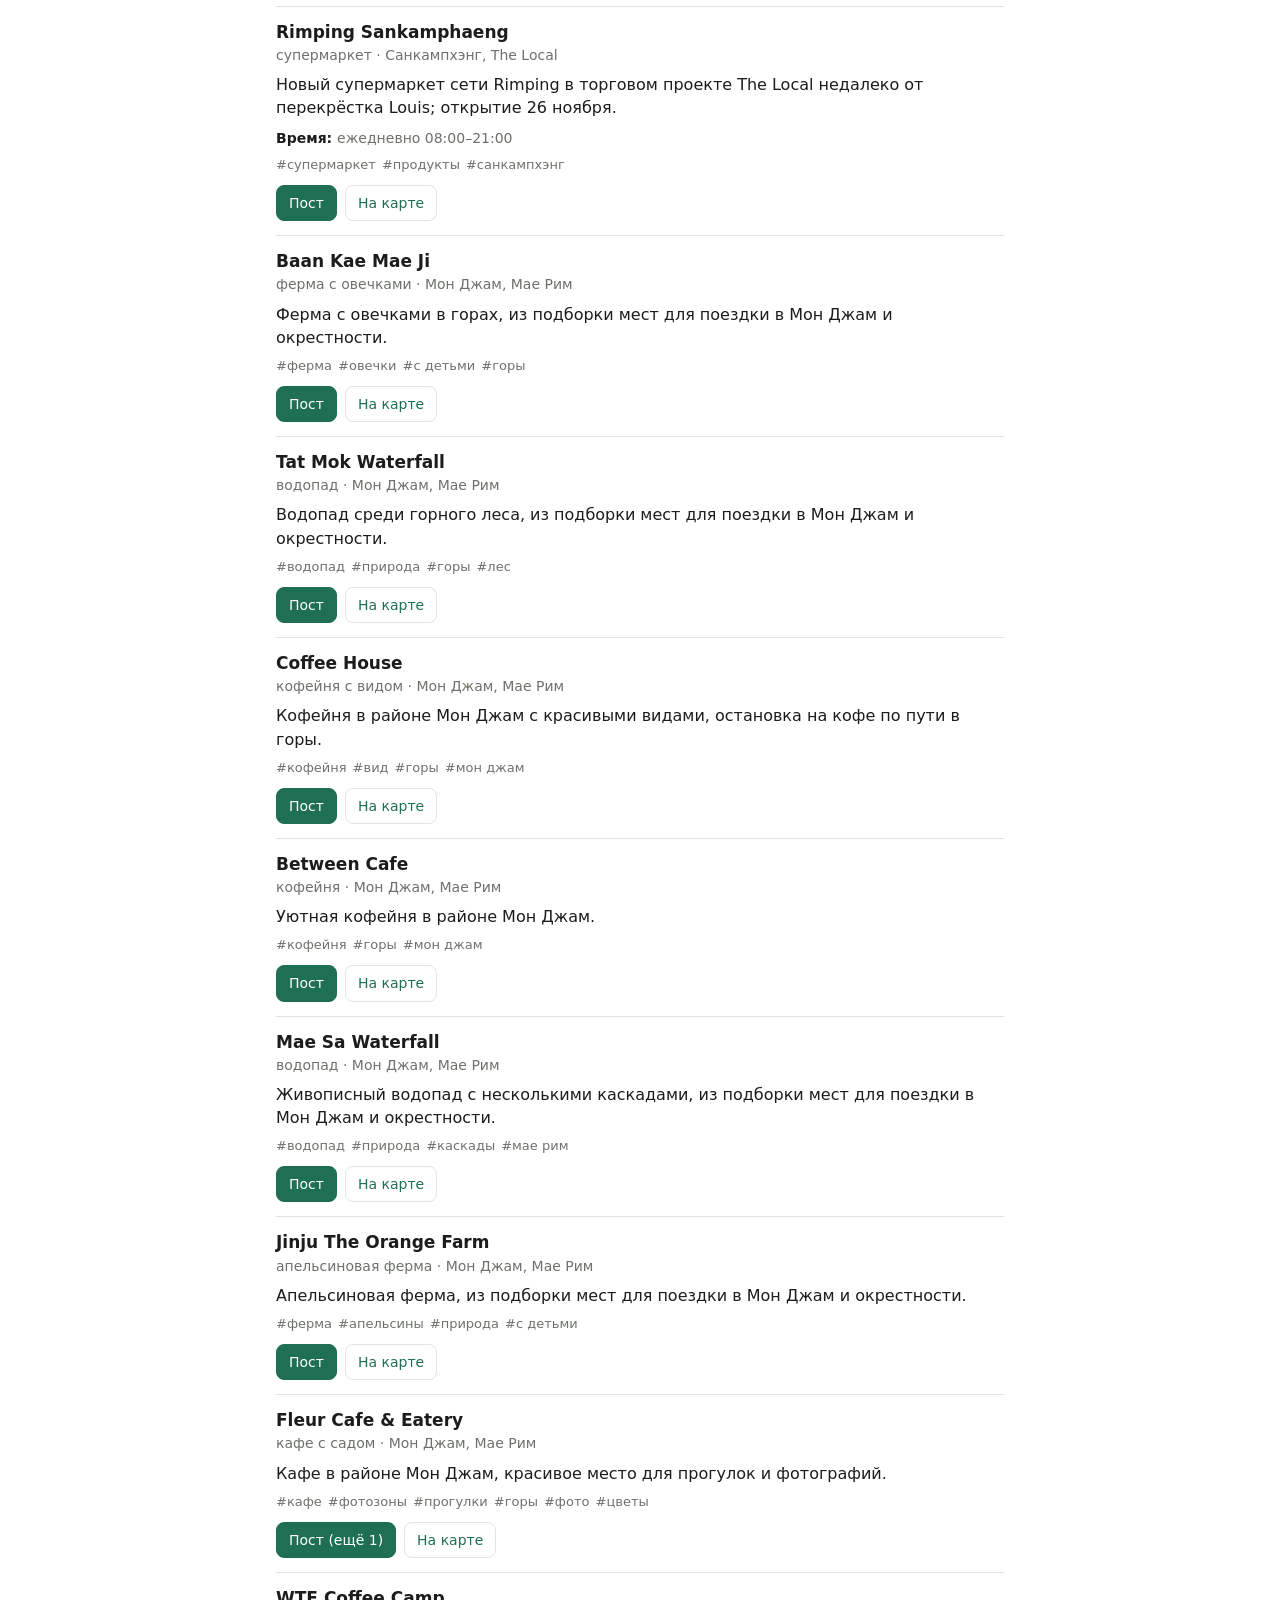
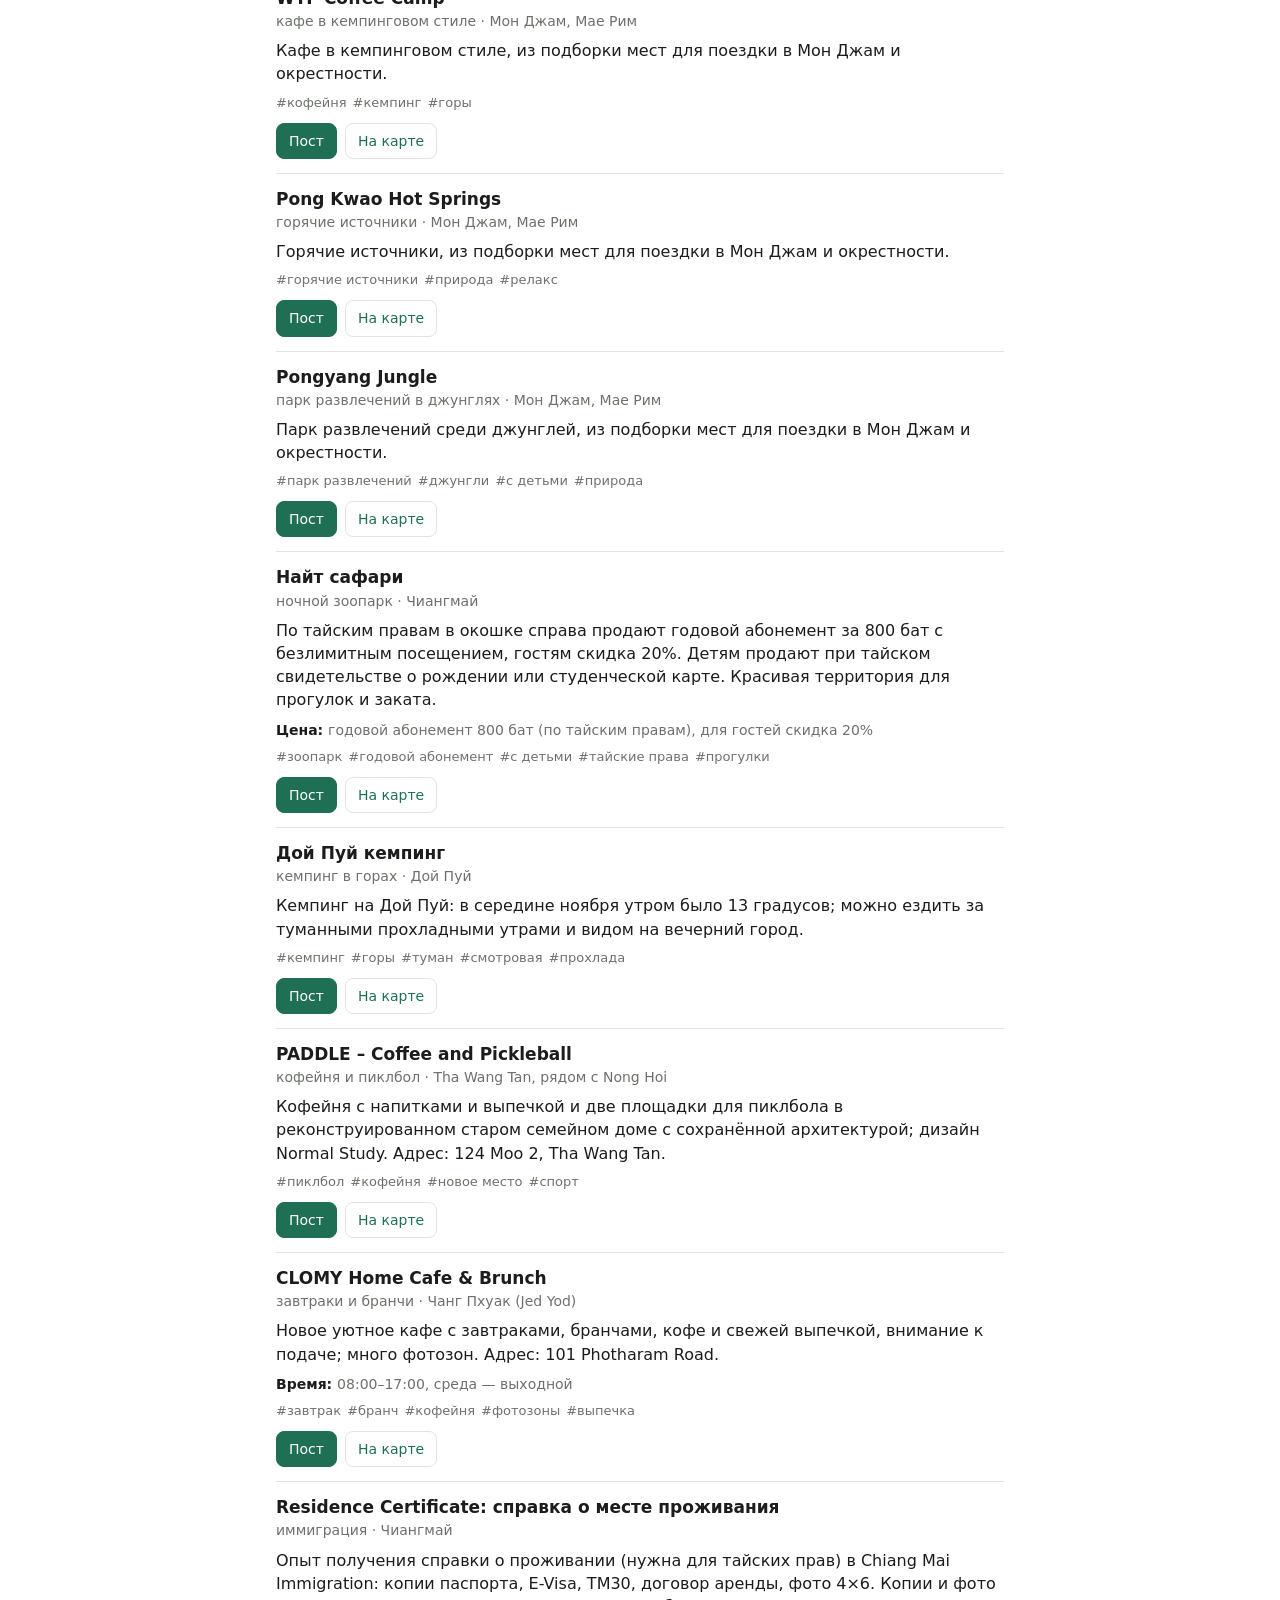
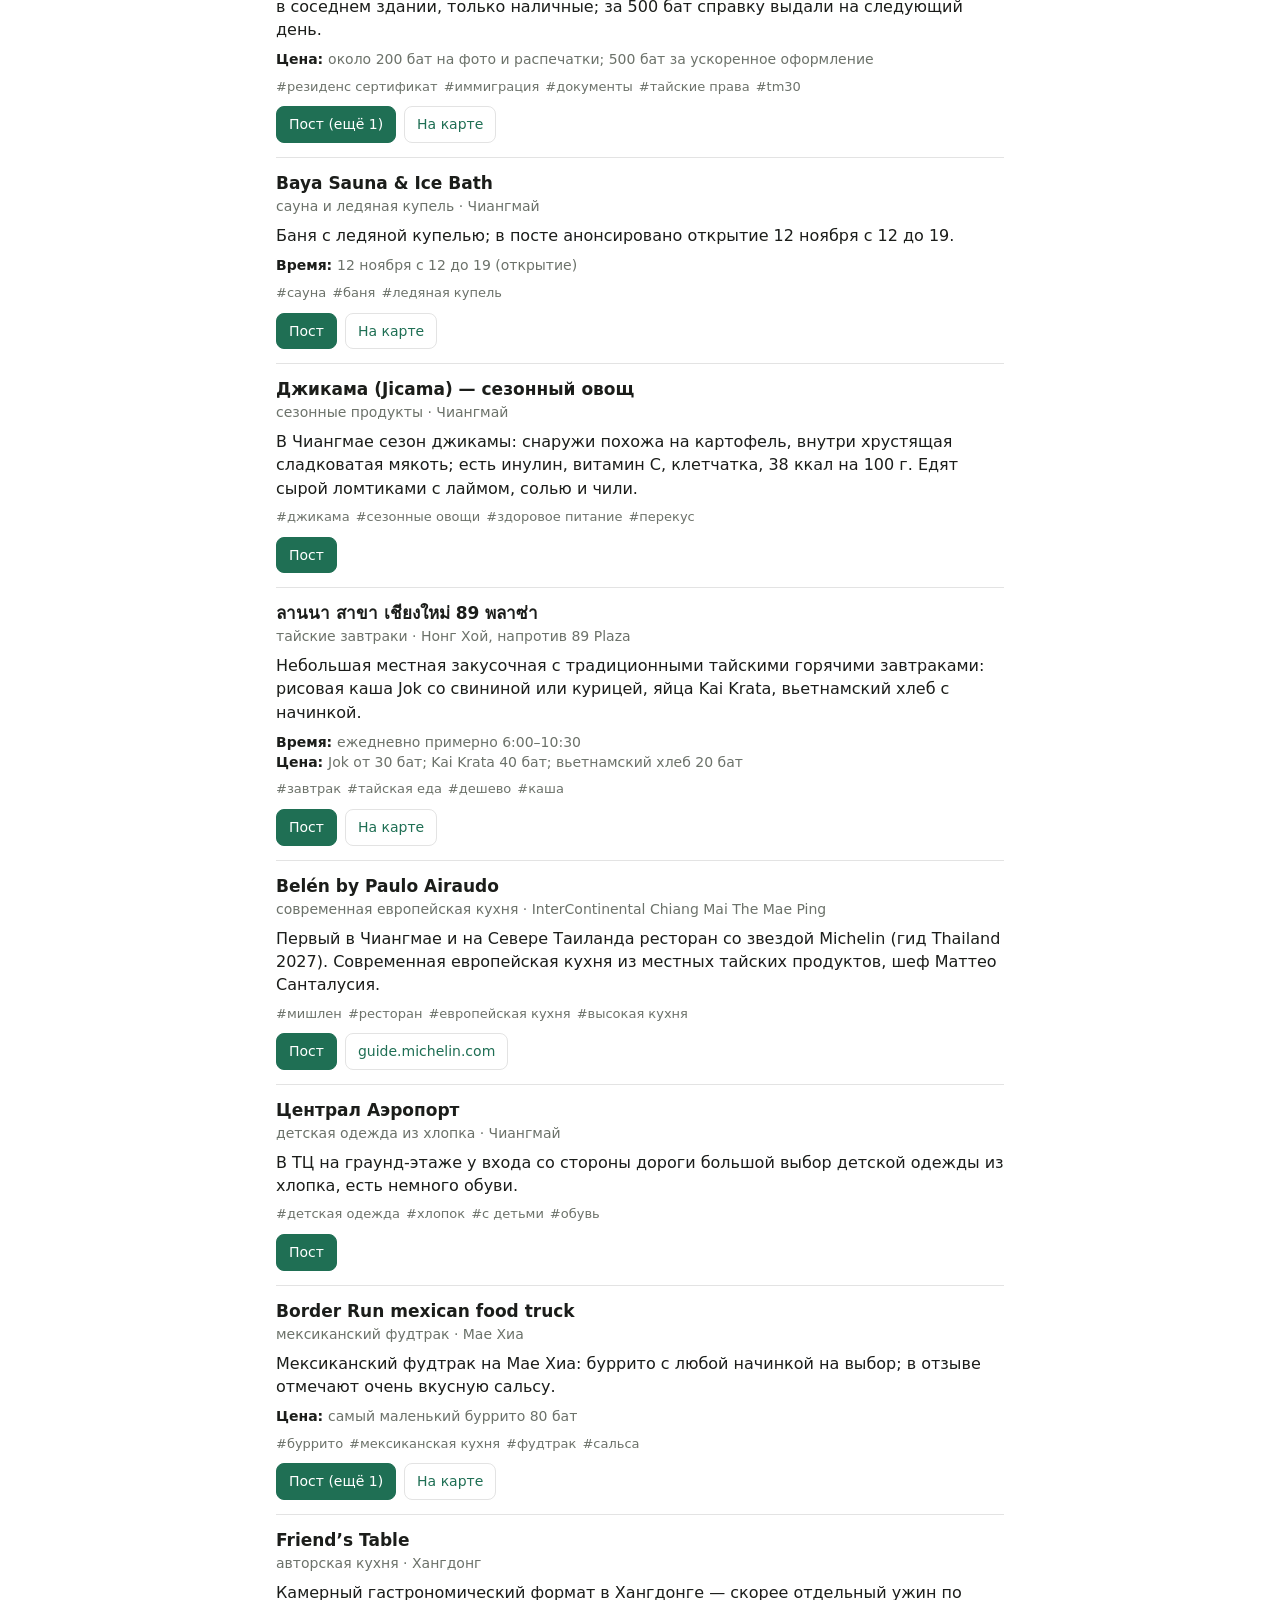
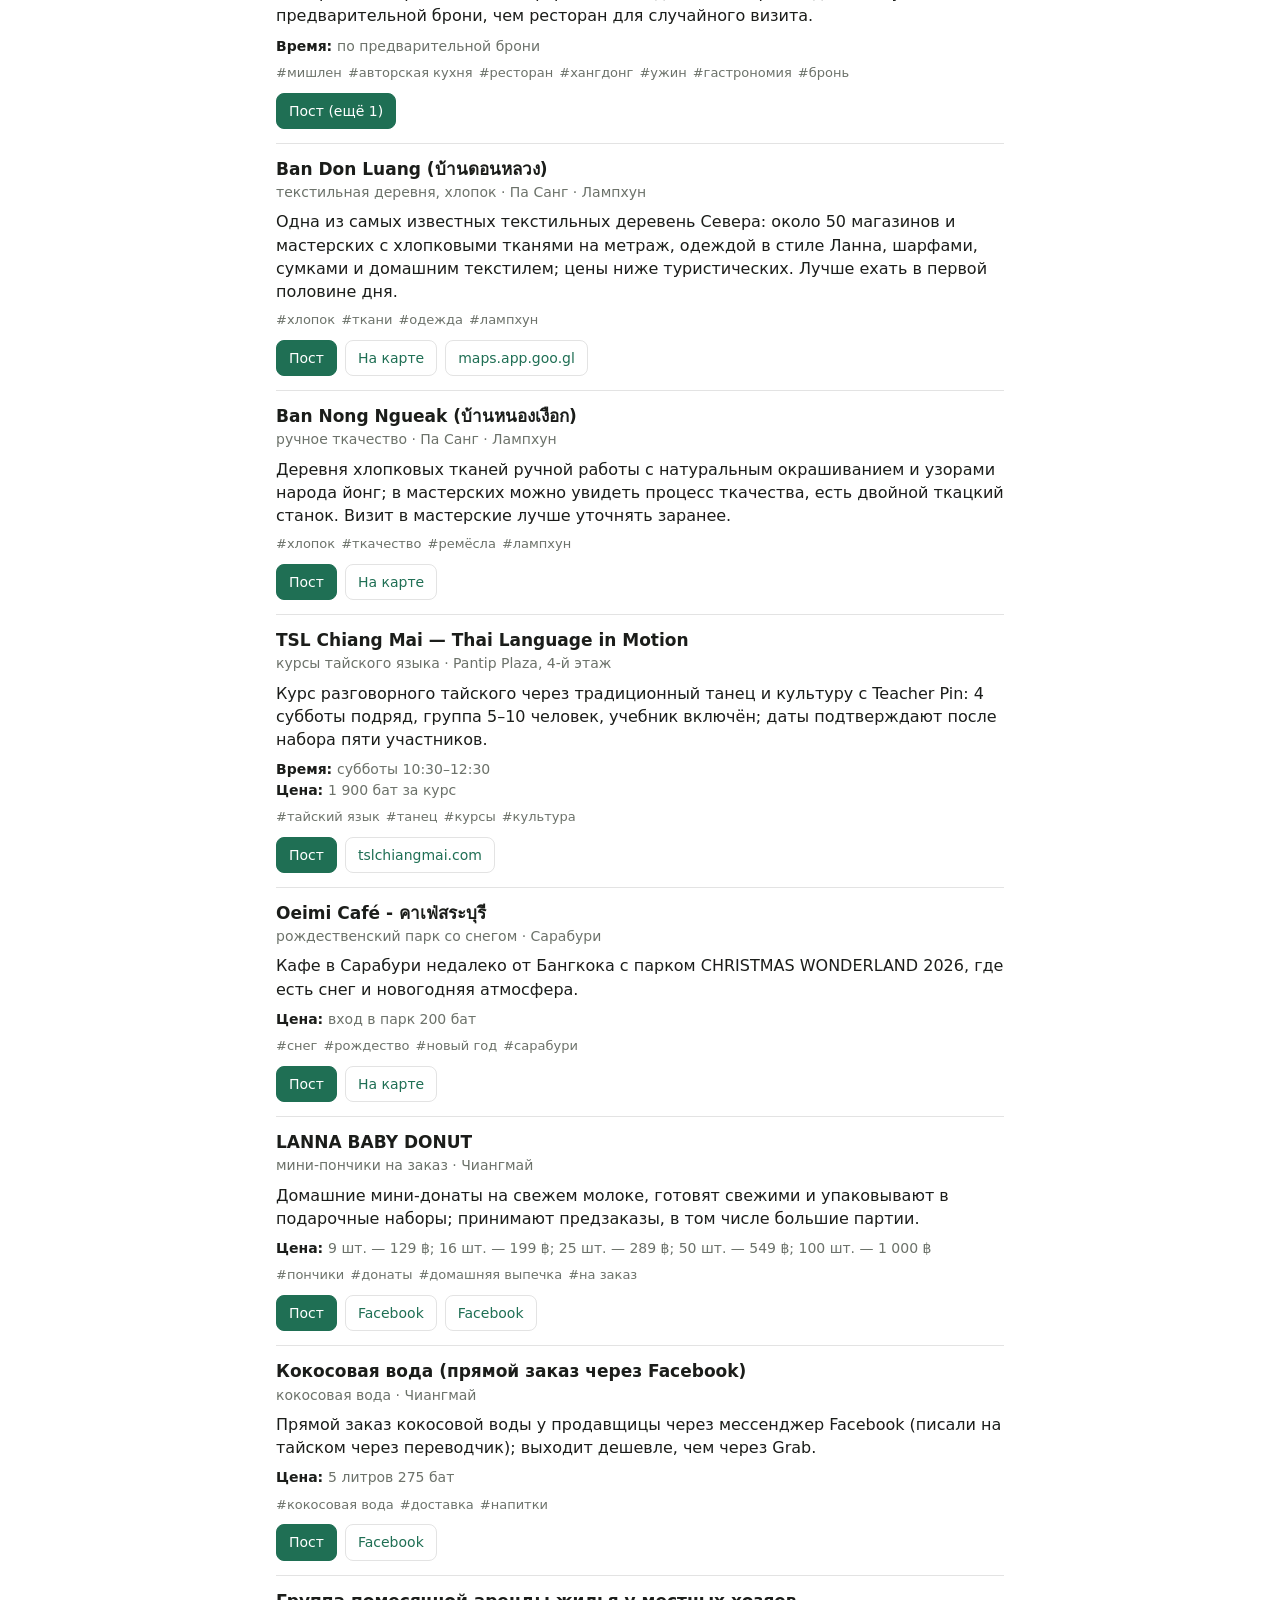
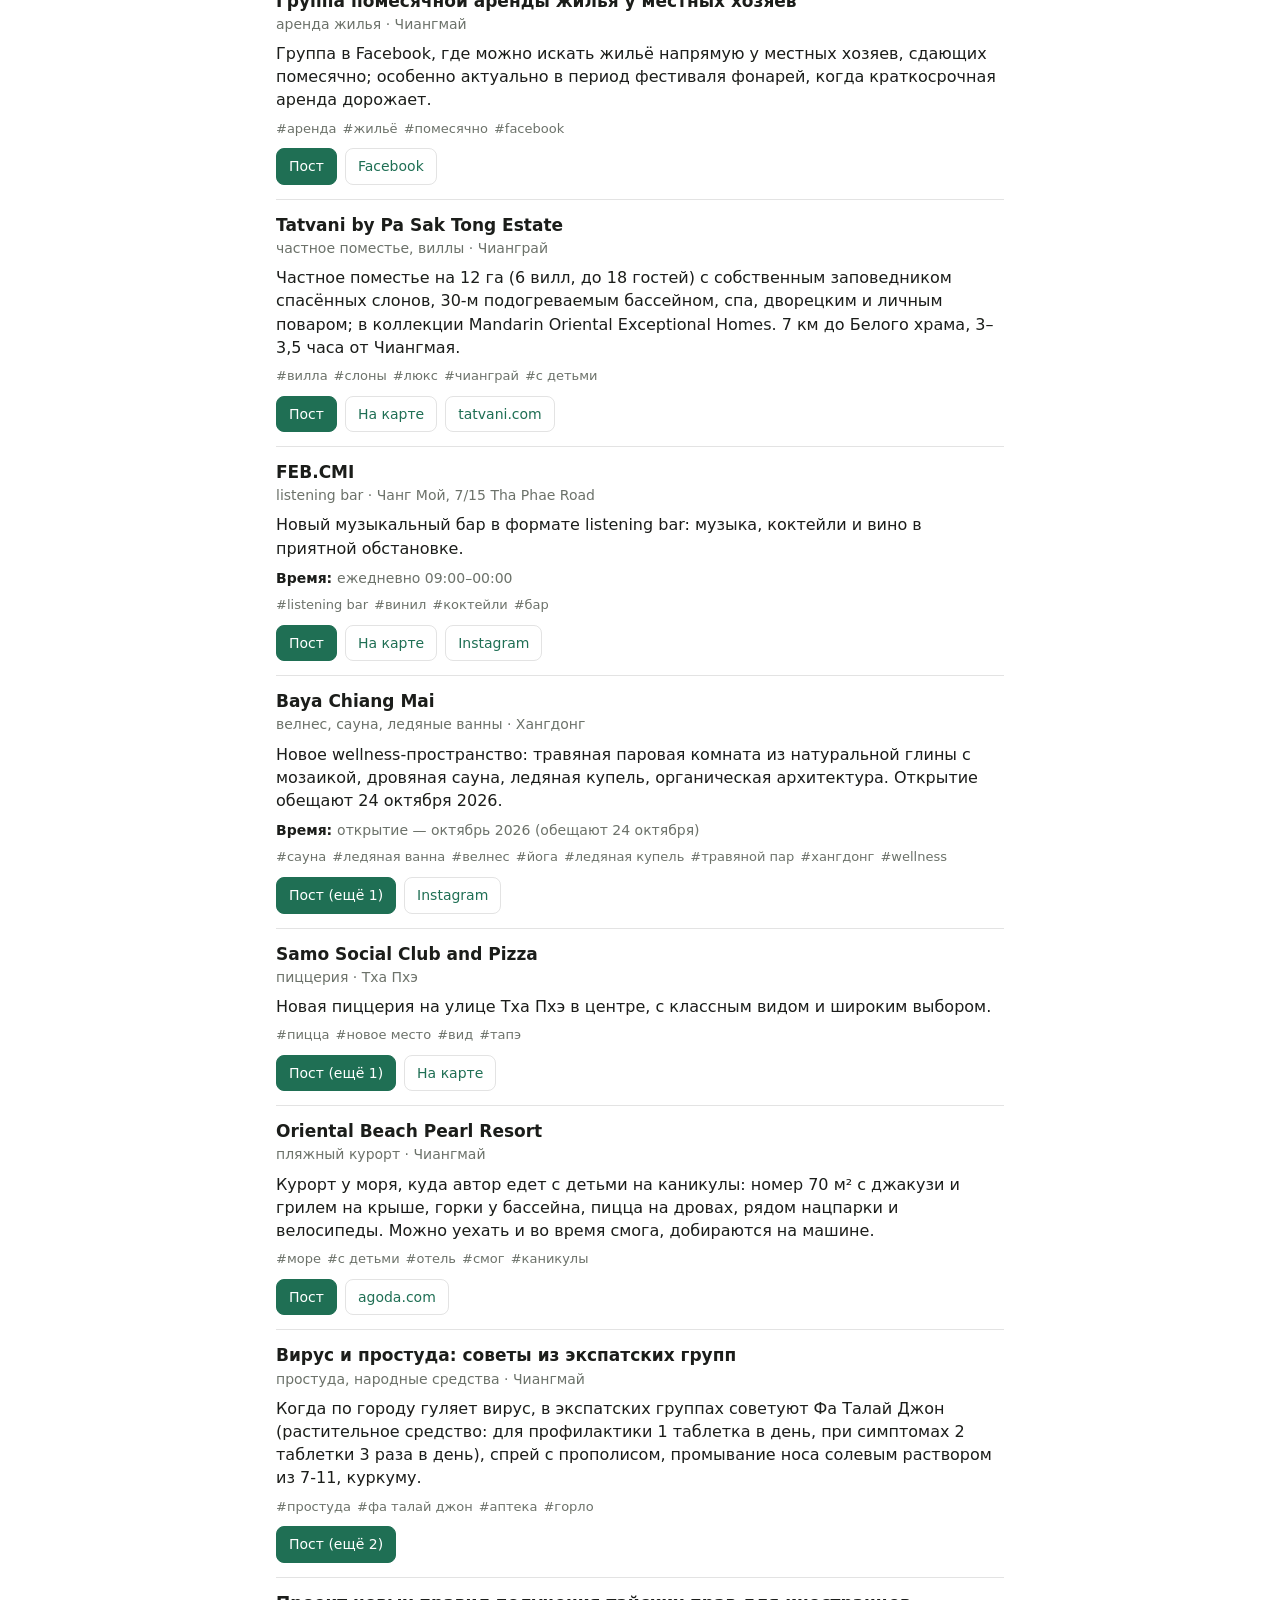
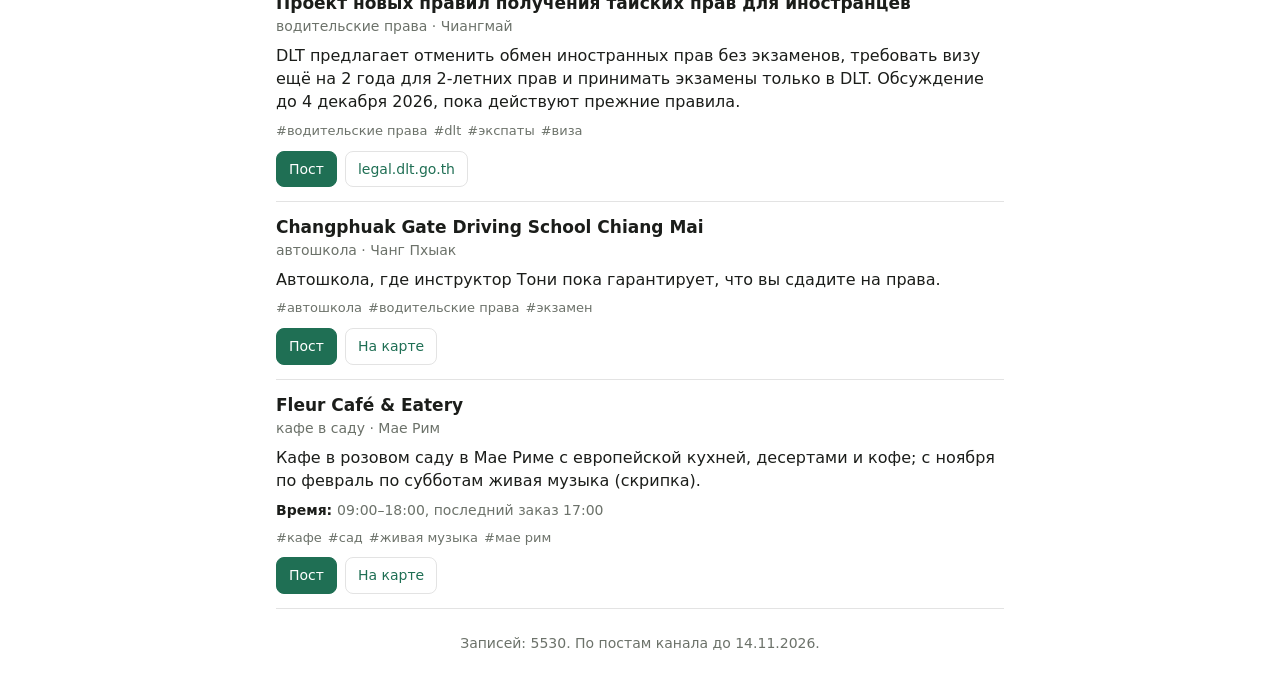
==== commit c10c0e8f: "Post is the highlighted button on every card; Map is secondary Claude-Session: https://claude.ai/cod" ====
--- a/docs/index.html
+++ b/docs/index.html
@@ -6,7 +6,7 @@
 <title>Мой Чиангмай — каталог</title>
 <meta name="description" content="Каталог мест, услуг и полезной информации о Чиангмае по материалам канала «Мой Чиангмай».">
 <link rel="alternate" hreflang="en" href="en/">
-<link rel="stylesheet" href="app.css?v=2">
+<link rel="stylesheet" href="app.css?v=4">
 <script src="https://telegram.org/js/telegram-web-app.js"></script>
 </head>
 <body>
@@ -34,6 +34,6 @@
 </main>
 <noscript><p class="wrap">Для работы каталога нужен JavaScript.</p></noscript>
 <script>window.SITE = { lang: 'ru', data: 'catalog.json', other: 'en/' };</script>
-<script src="app.js?v=2"></script>
+<script src="app.js?v=4"></script>
 </body>
 </html>
--- a/docs/app.css
+++ b/docs/app.css
@@ -59,7 +59,7 @@
 .meta { display: flex; justify-content: space-between; align-items: center; gap: 12px;
   color: var(--hint); font-size: 14px; padding: 12px 0 4px; }
 .meta label { display: flex; align-items: center; gap: 6px; cursor: pointer; }
-.card { border-bottom: 1px solid var(--line); padding: 14px 0; }
+.card { border-bottom: 1px solid var(--line); padding: 14px 0; scroll-margin-top: 150px; }   /* clear the sticky header */
 .card h2 { font-size: 17px; margin: 0; line-height: 1.3; overflow-wrap: anywhere; }
 .sub { color: var(--hint); font-size: 14px; margin-top: 2px; }
 .card p { margin: 8px 0 0; overflow-wrap: anywhere; }
@@ -74,7 +74,7 @@
   border: 1px solid var(--line); color: var(--link); background: none; cursor: pointer;
 }
 .btn.primary { background: var(--accent); color: var(--on-accent); border-color: var(--accent); }
-.btn[aria-expanded="true"] { background: var(--surface); }
+.btn[aria-expanded="true"] { background: var(--surface); color: var(--link); border-color: var(--line); }   /* an open post's button turns secondary */
 .embed { margin-top: 10px; display: flex; flex-direction: column; gap: 8px; }
 .embed iframe { display: block; width: 100%; height: 360px; border: 0; background: transparent; }
 .embed .row { display: flex; flex-wrap: wrap; gap: 8px; }
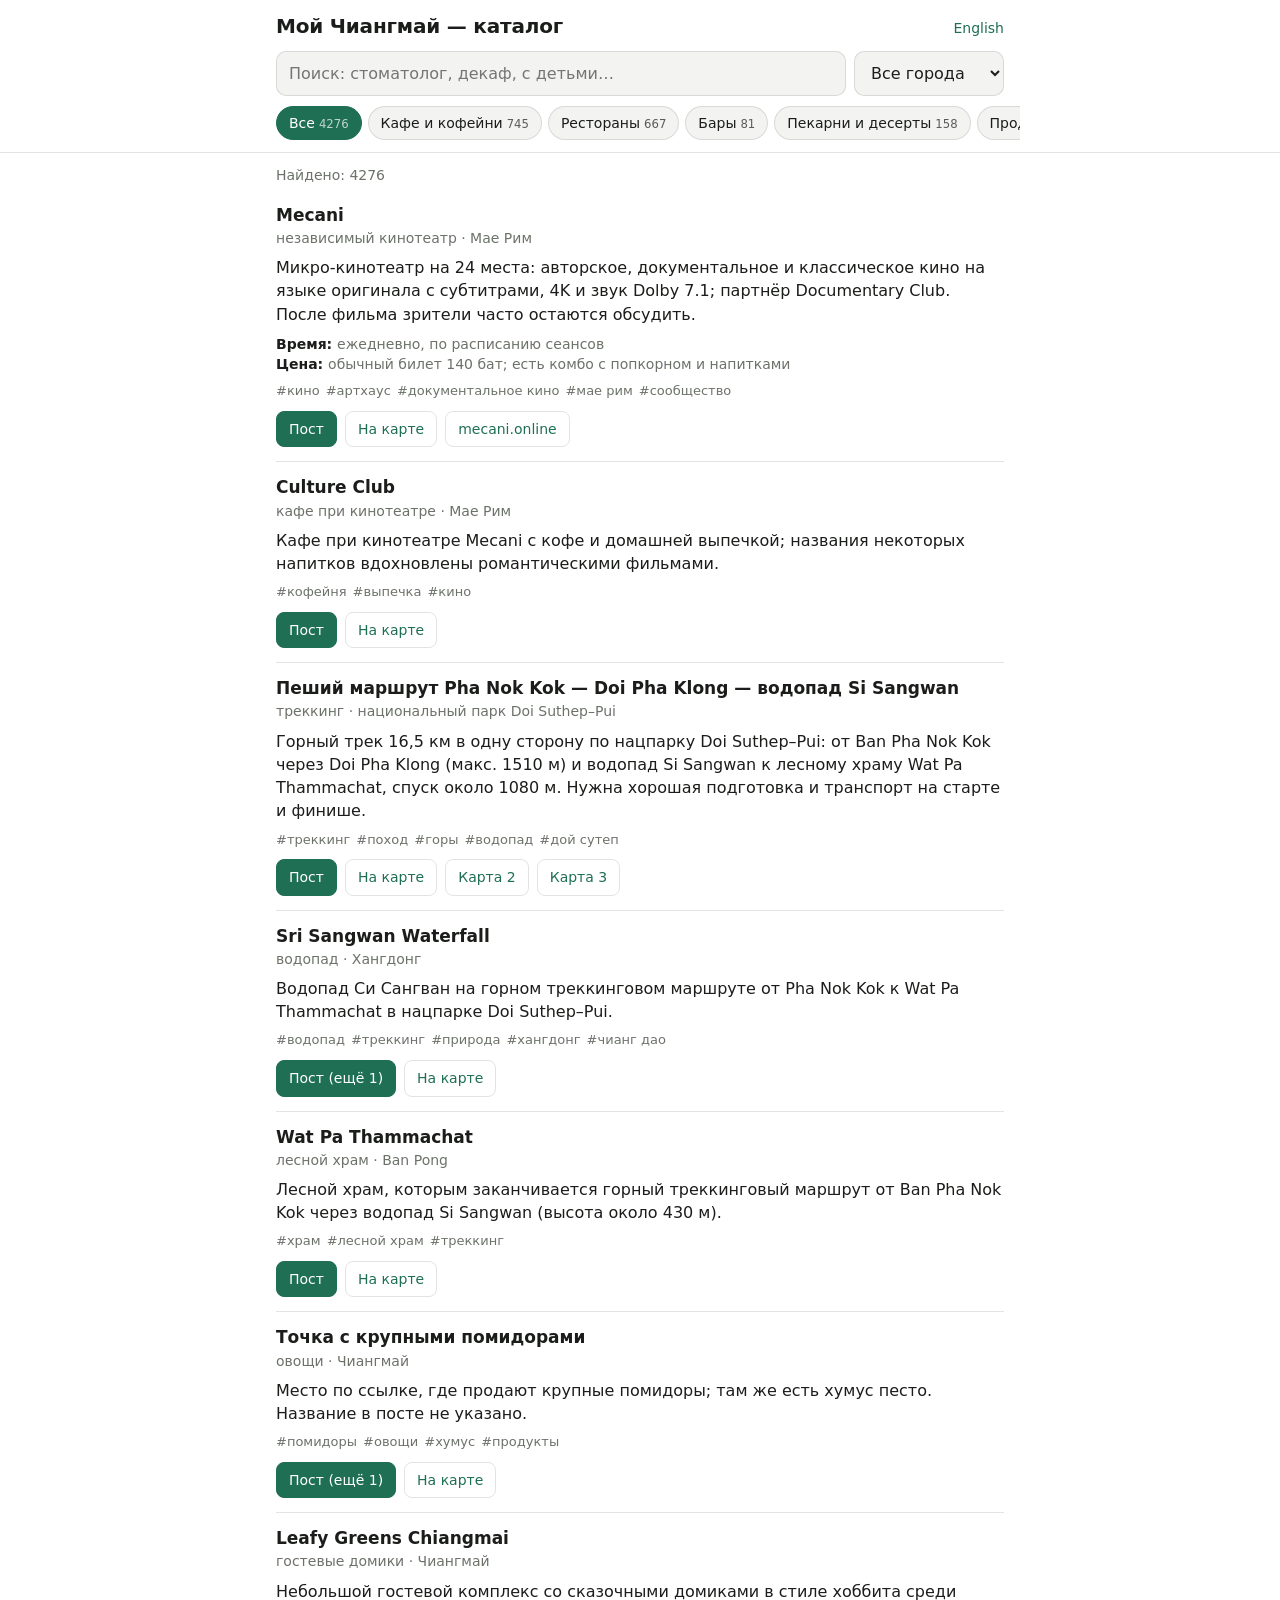
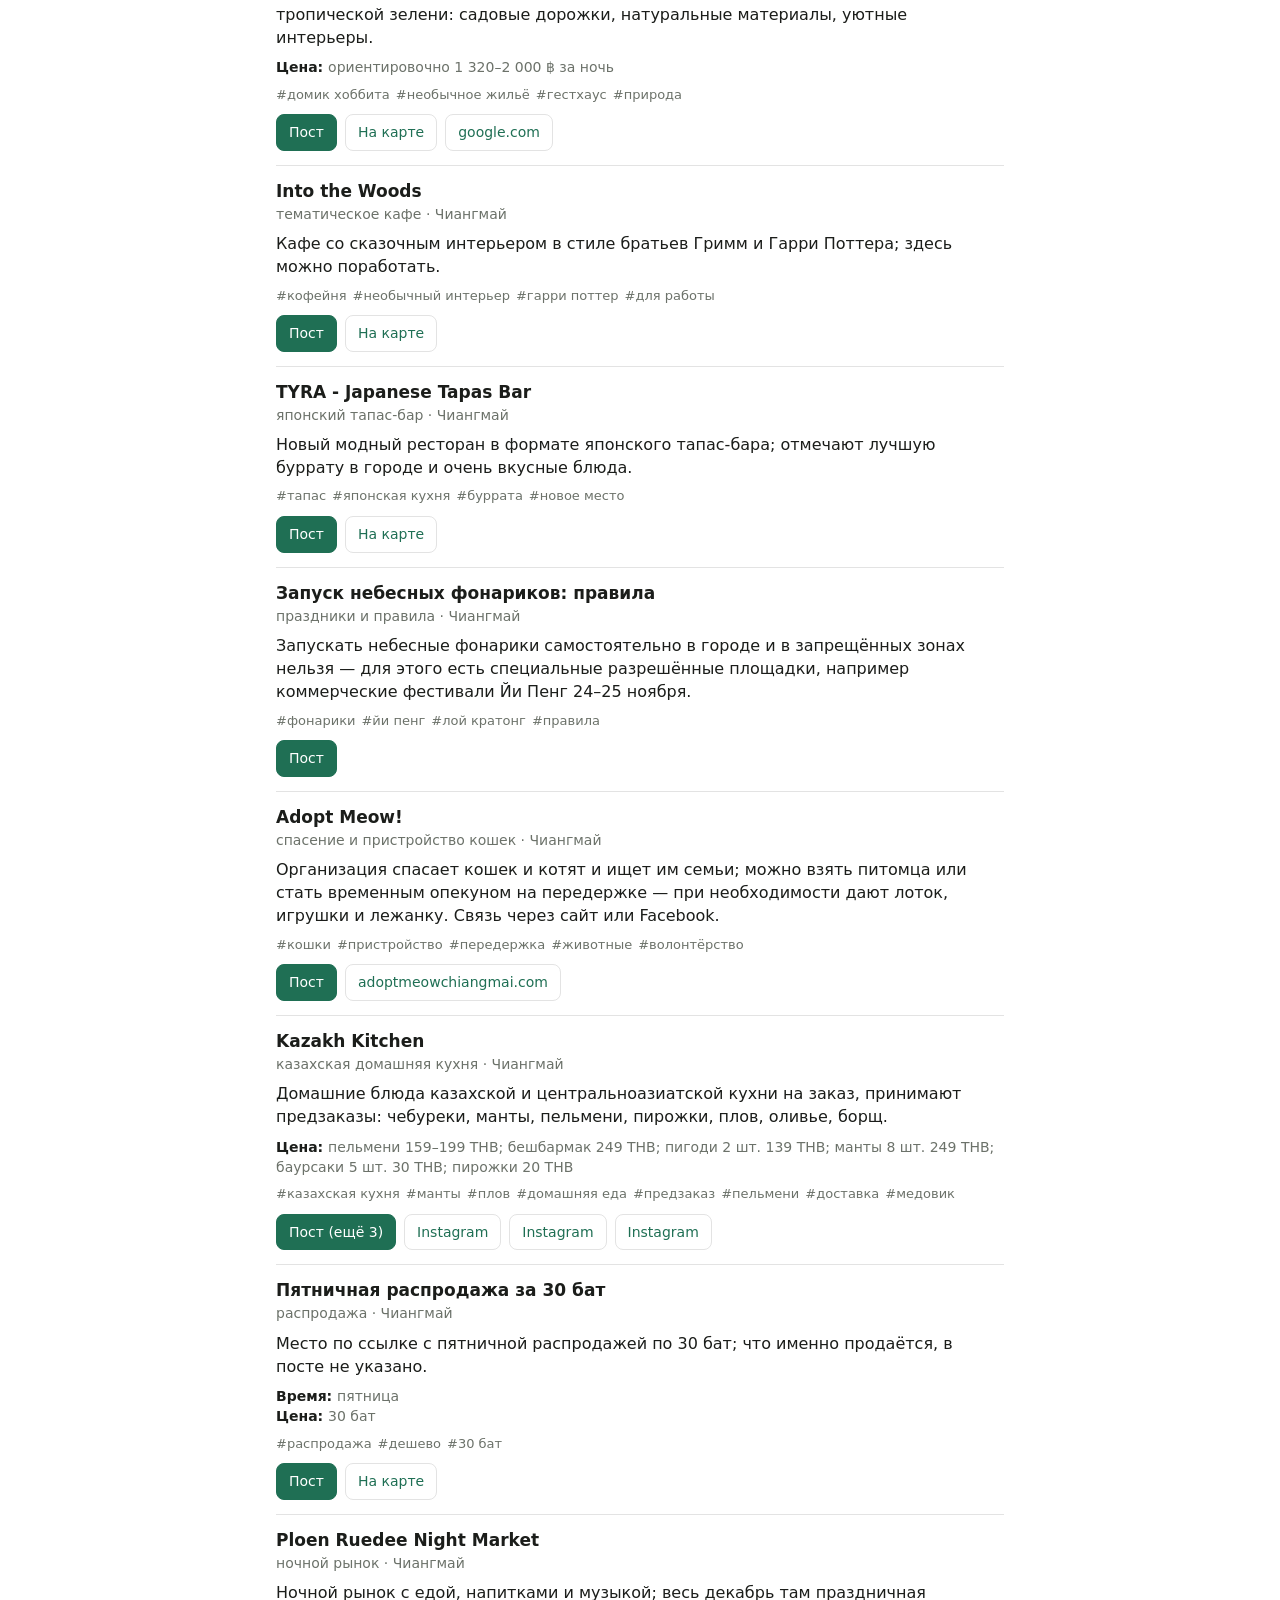
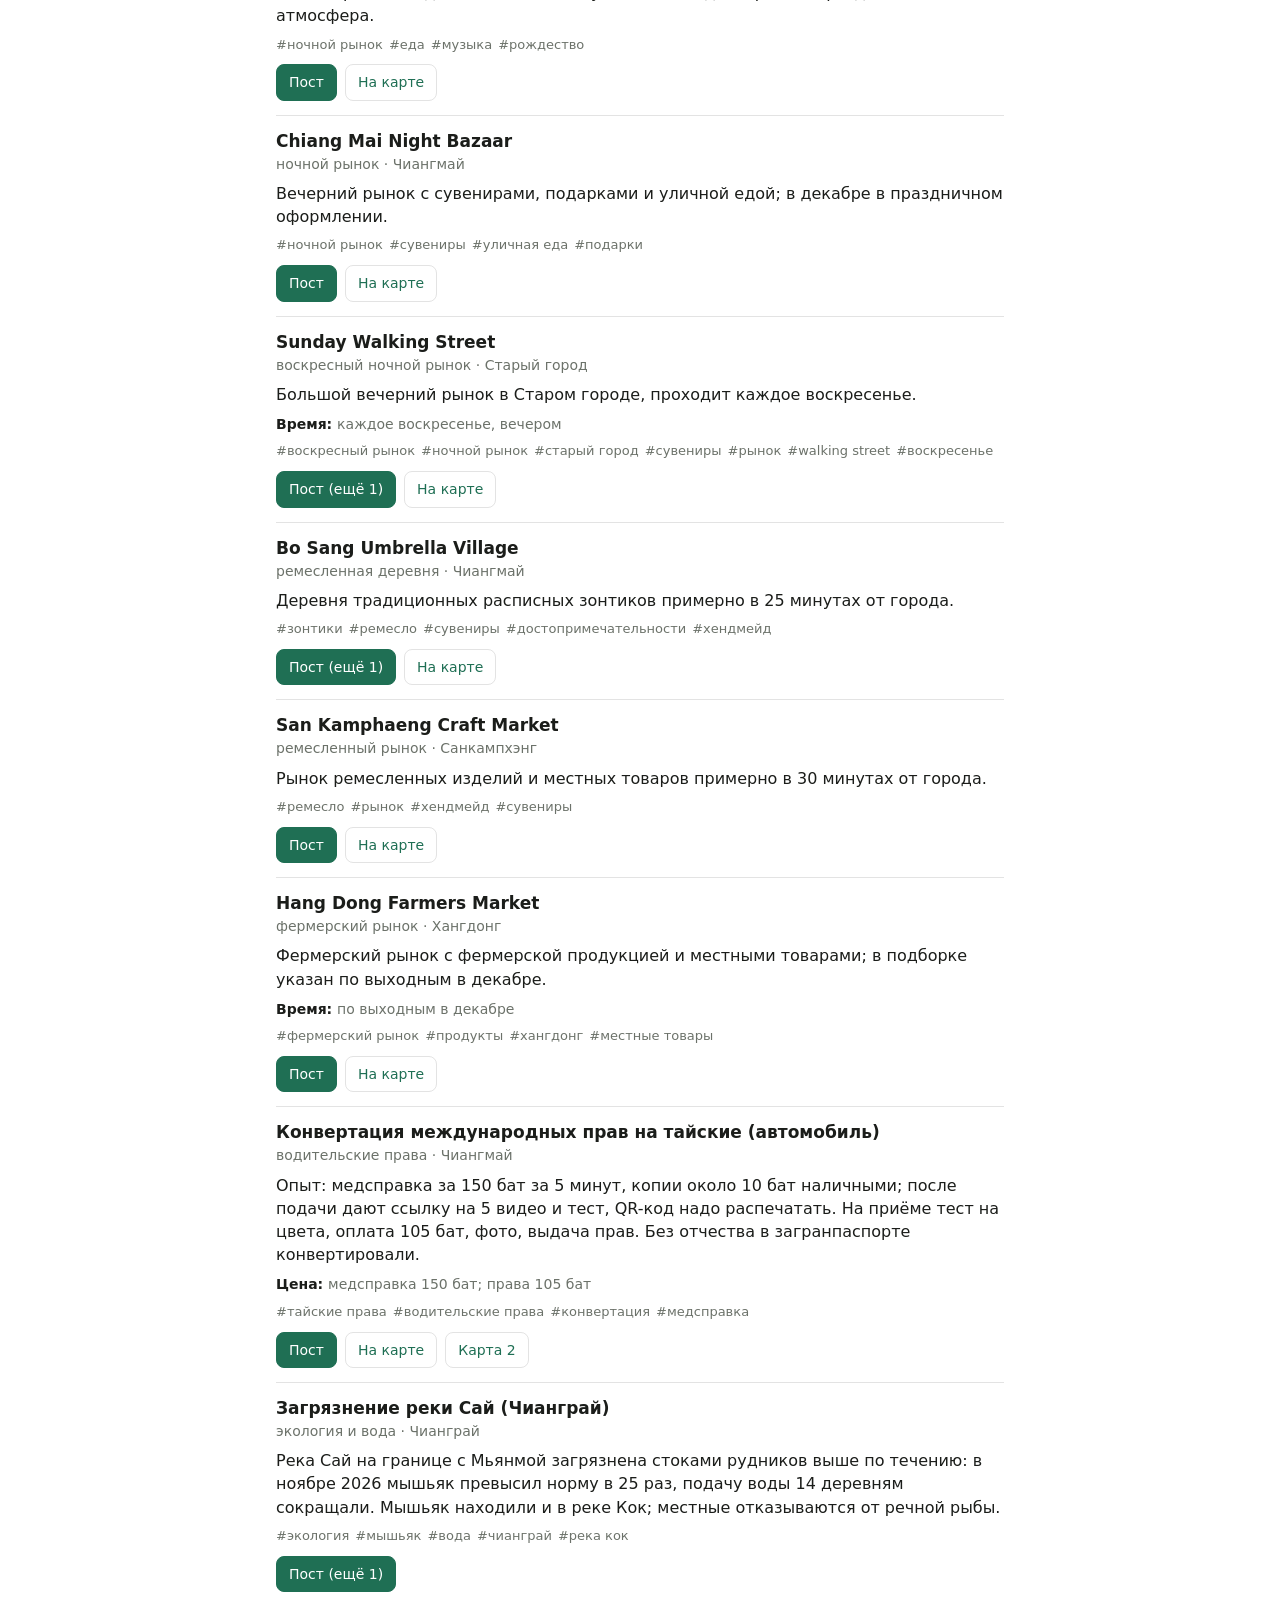
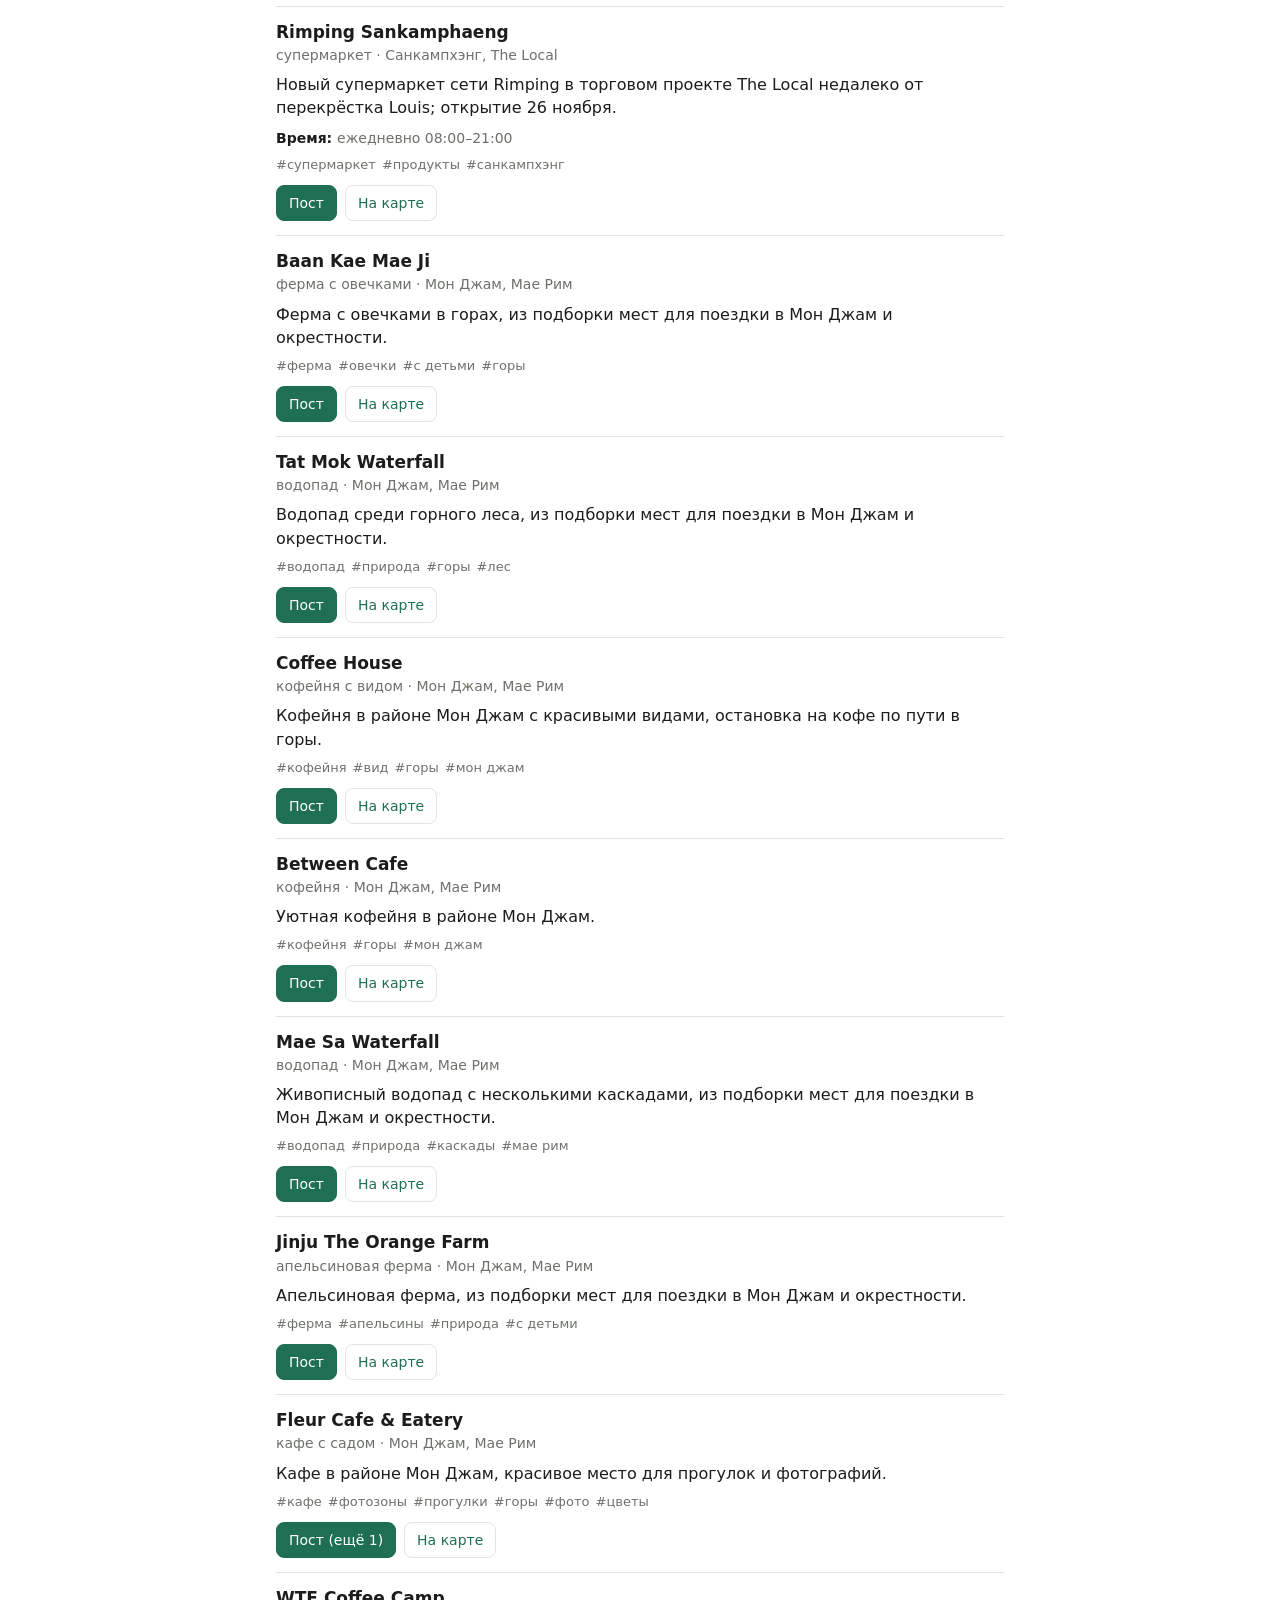
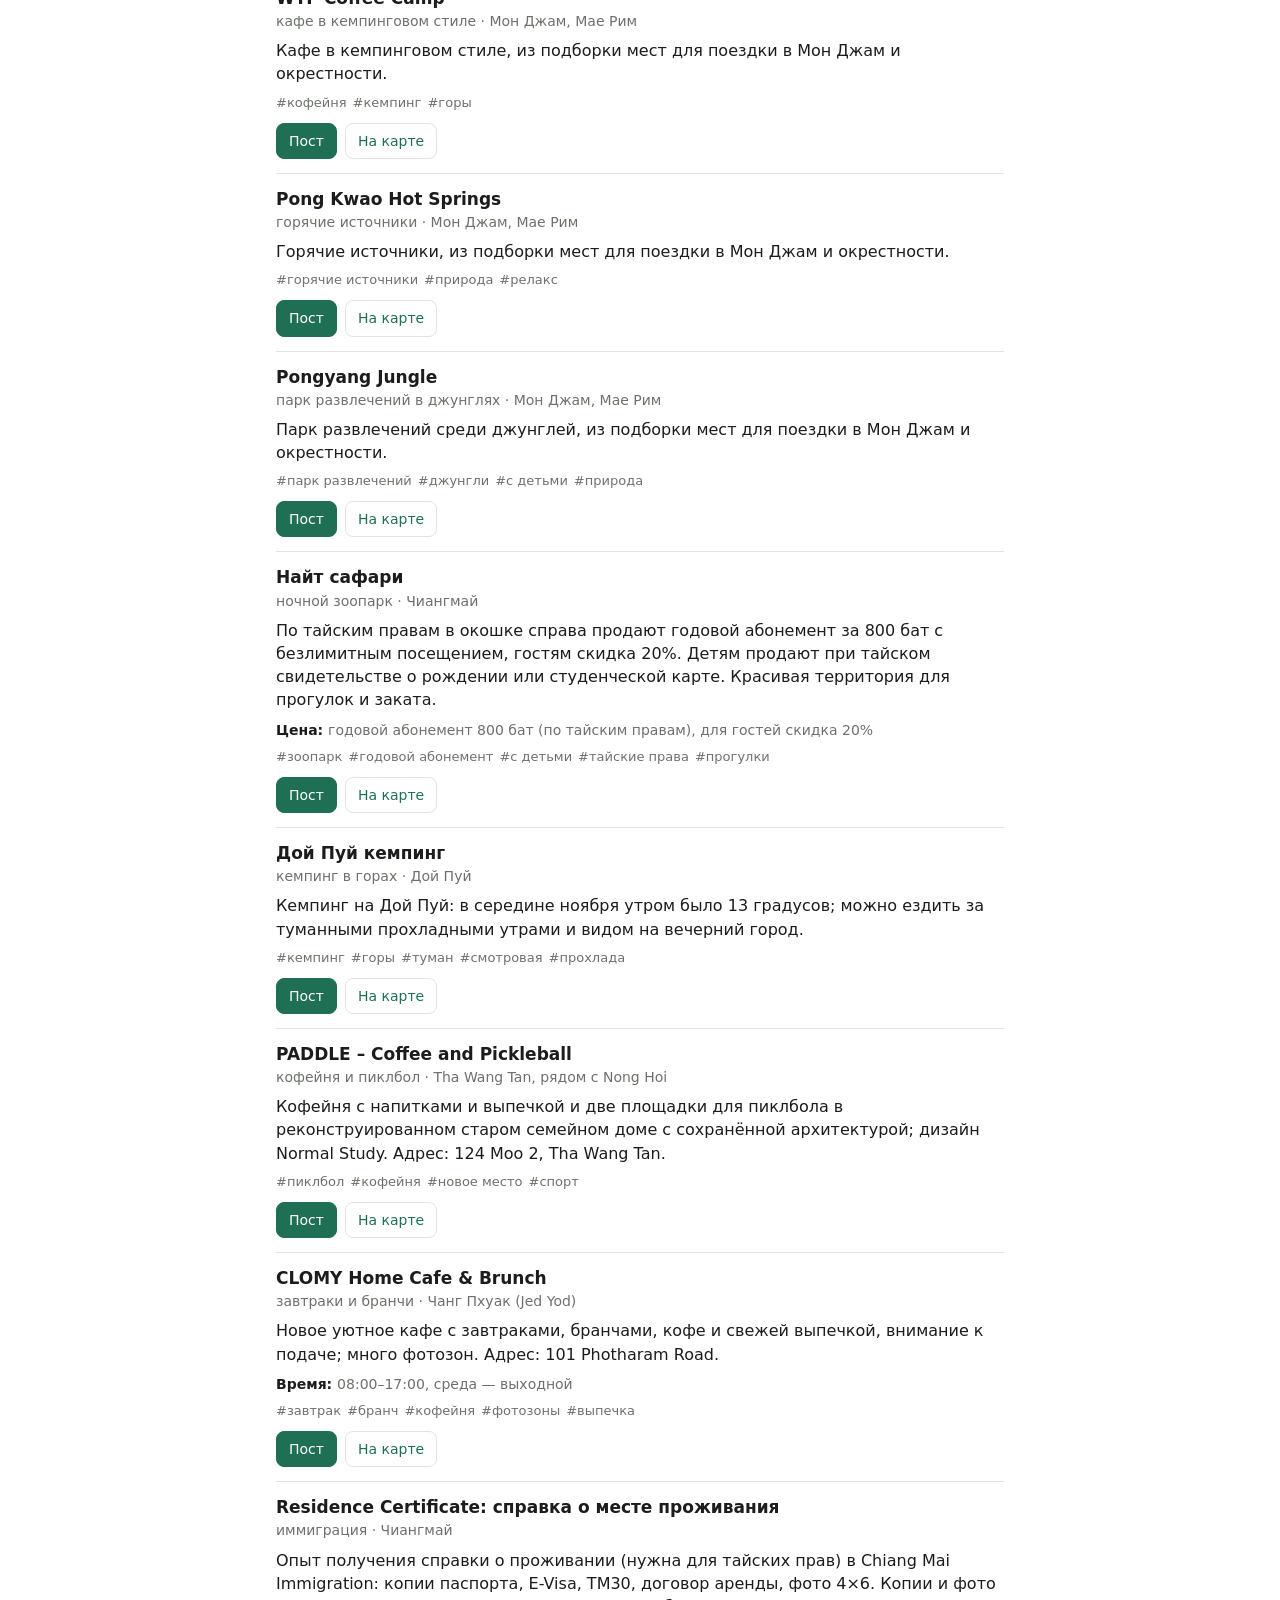
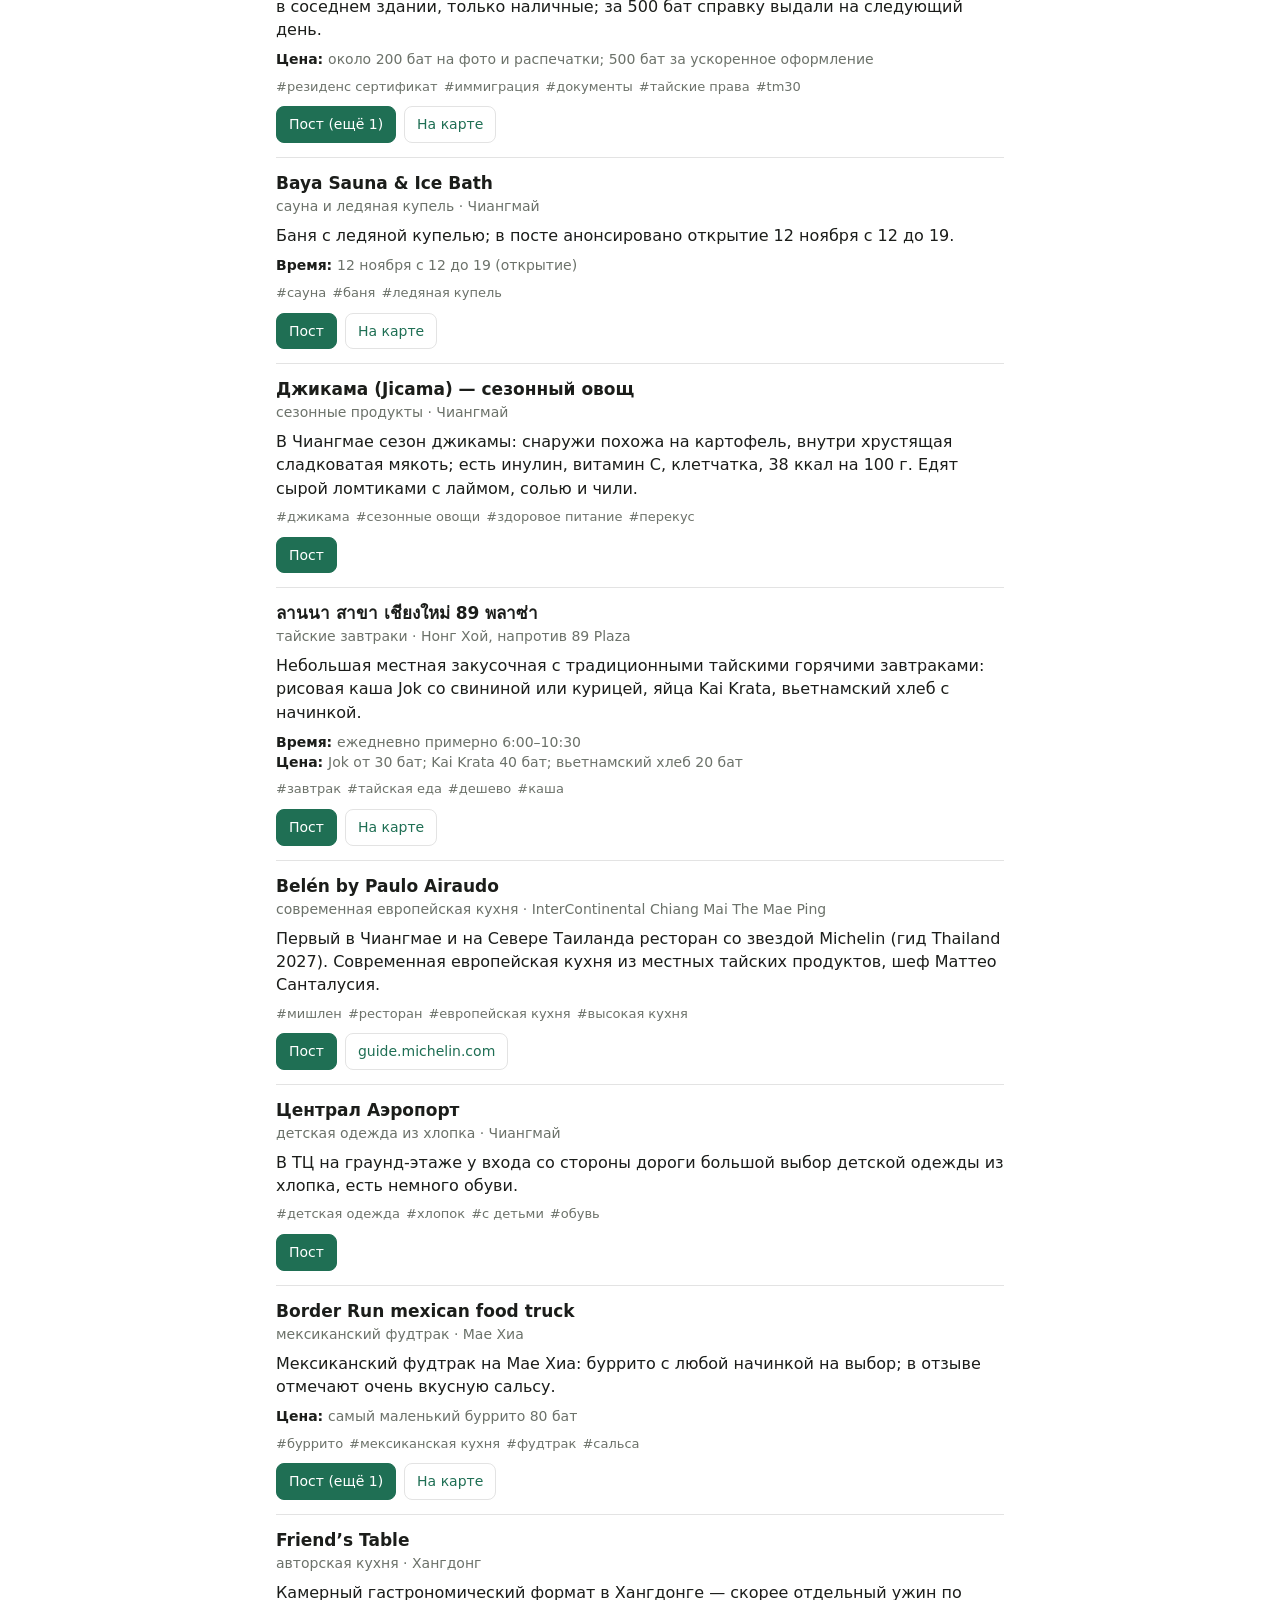
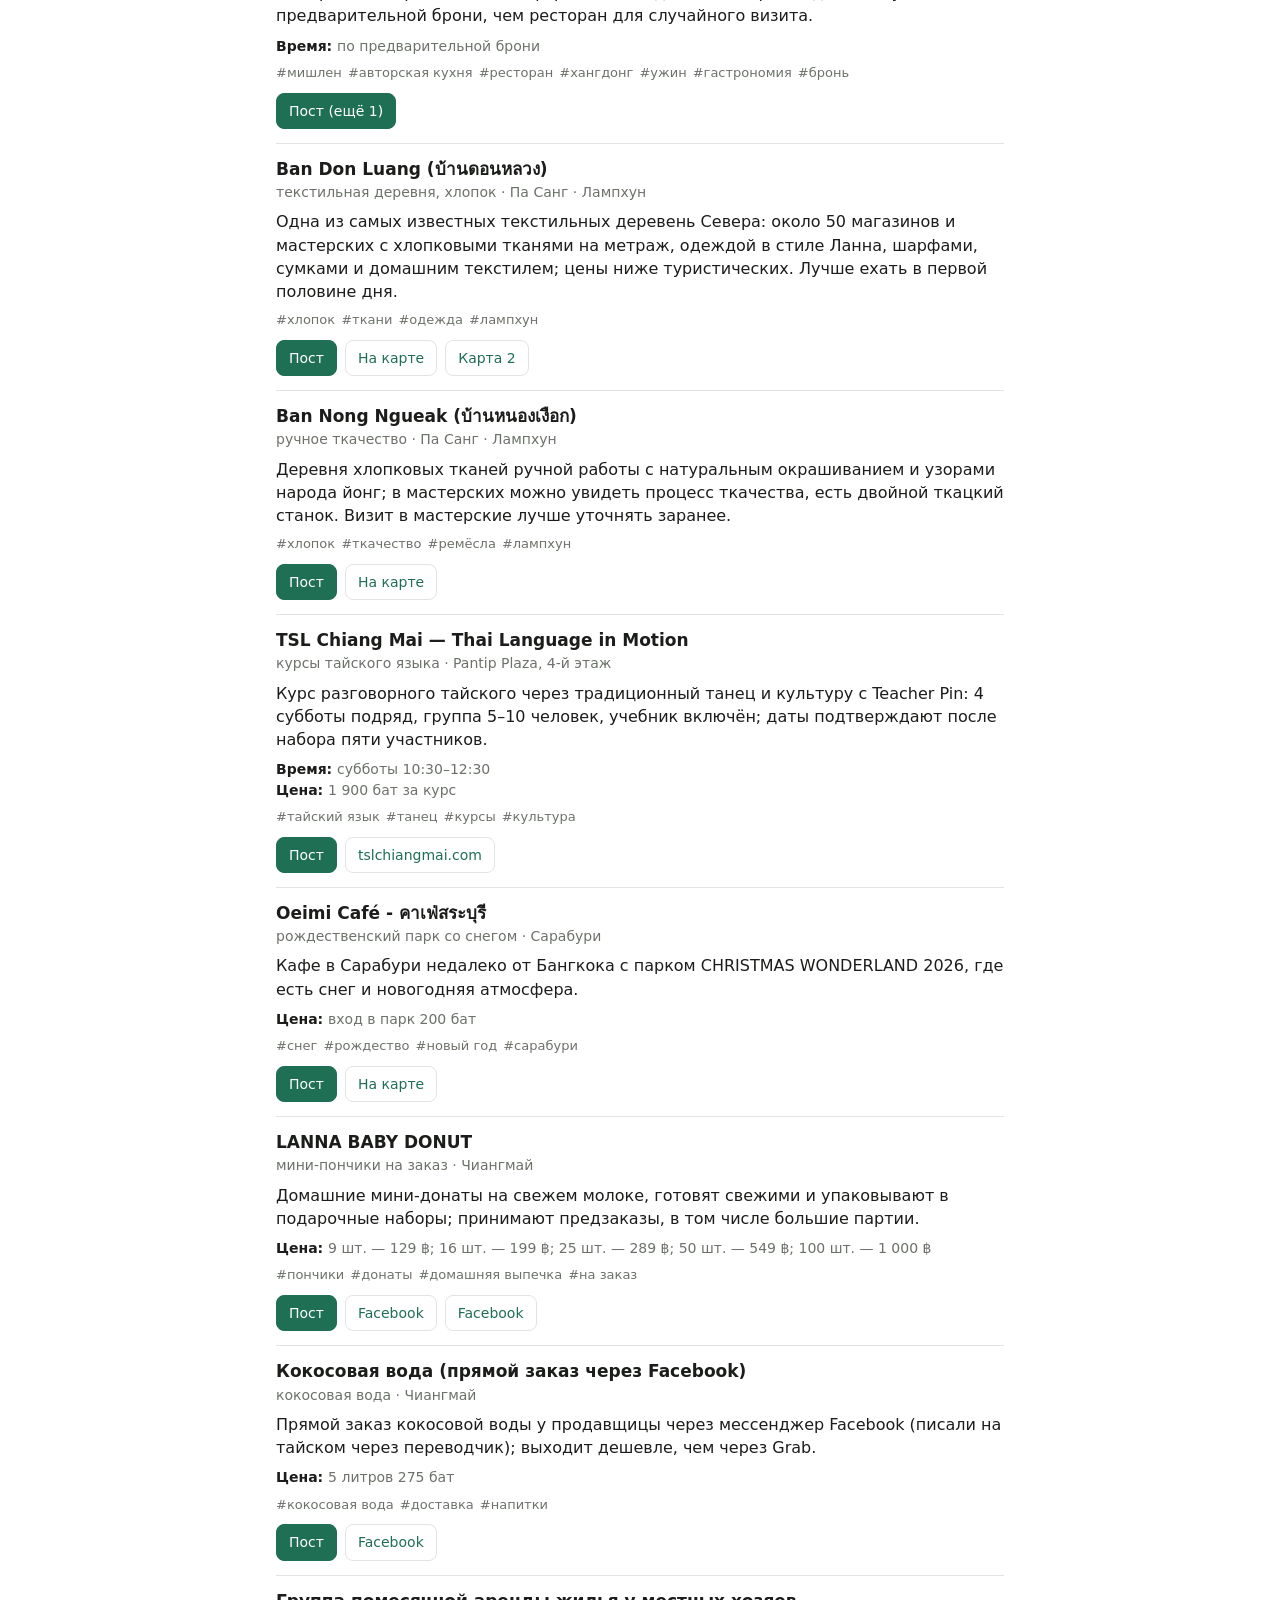
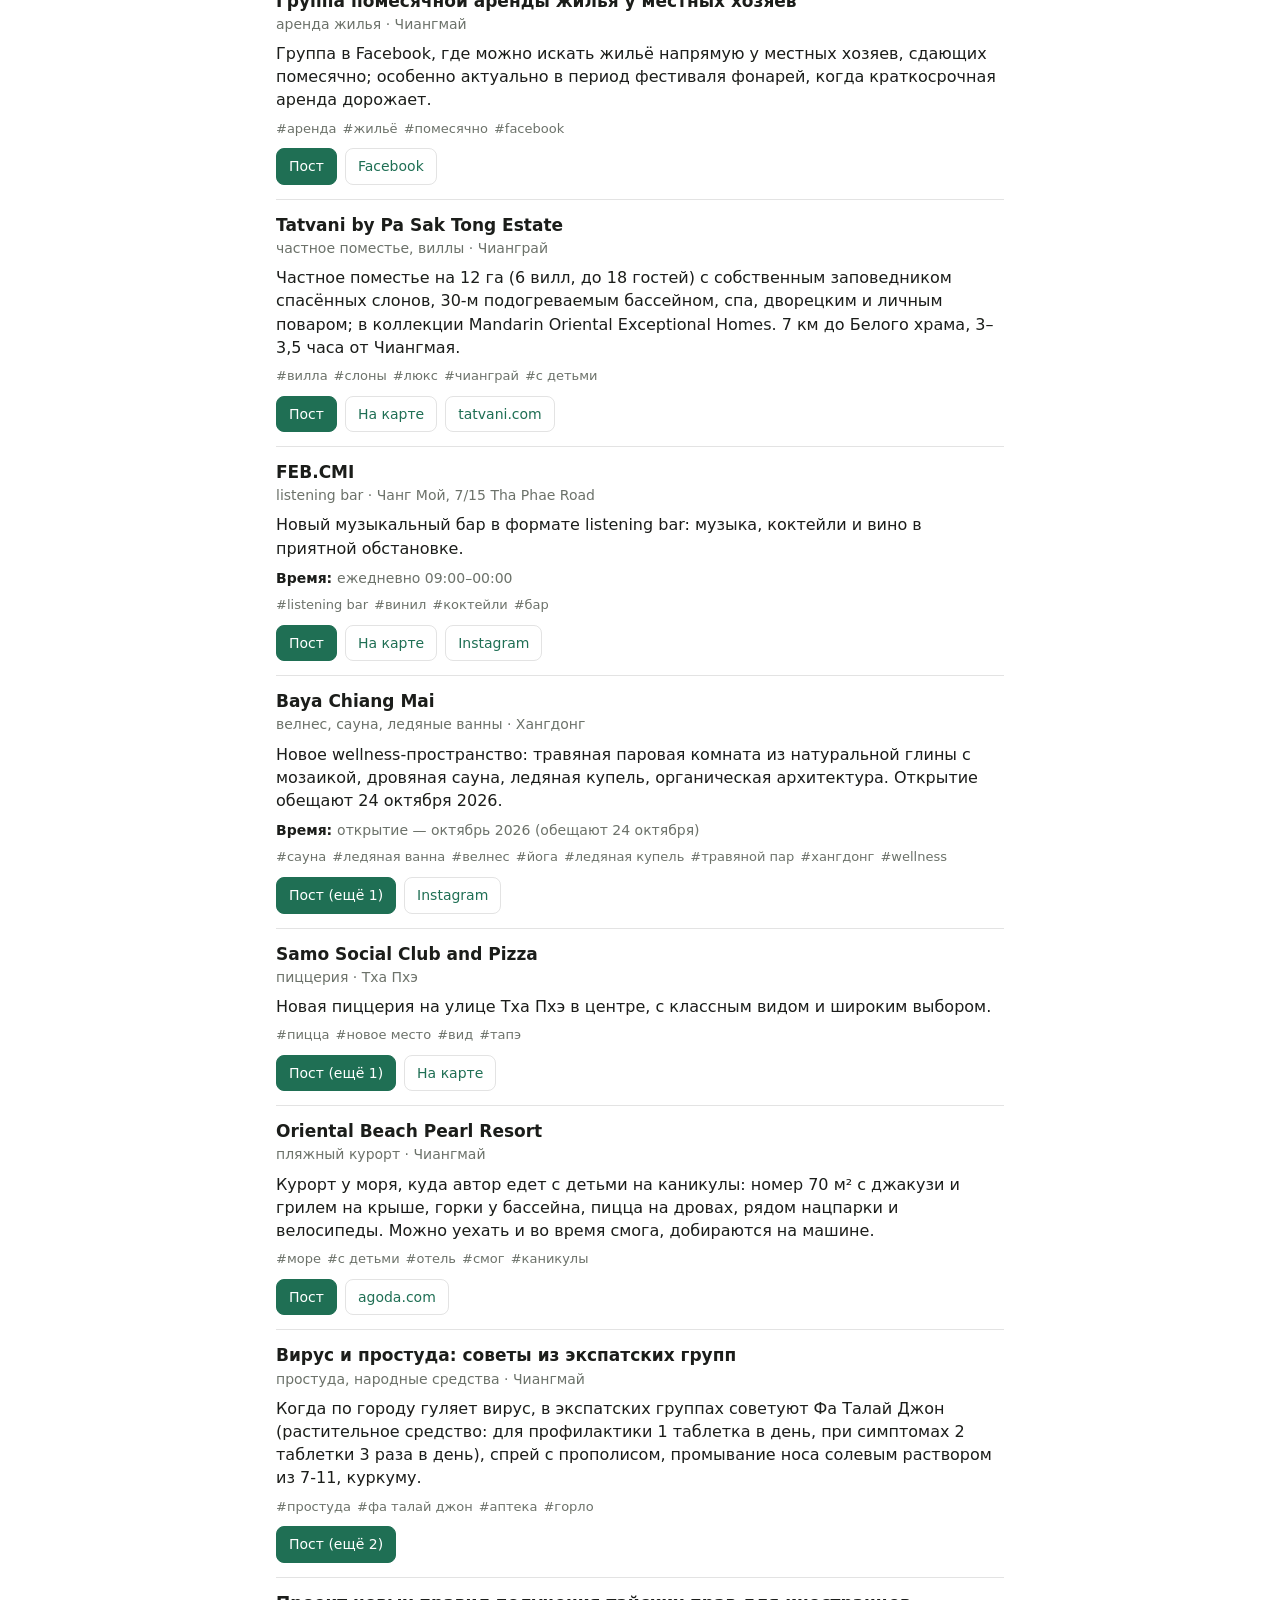
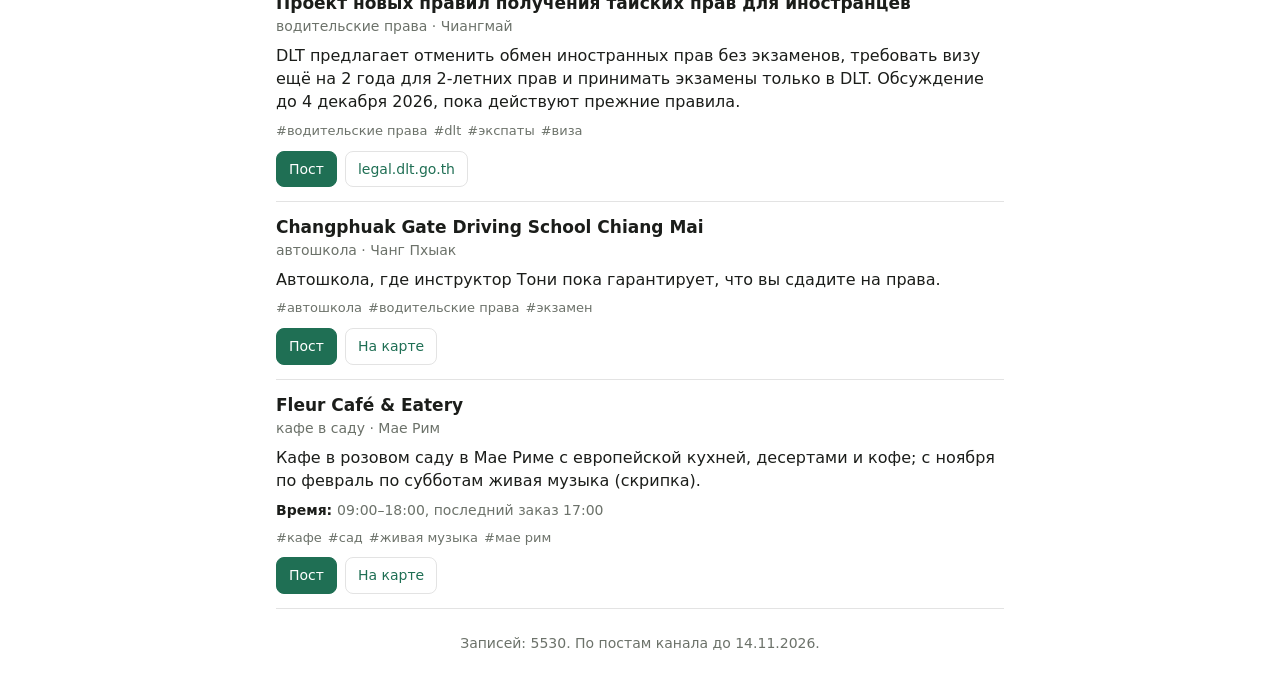
==== commit e62f3fa1: "Extra map points show as Map 2, Map 3 instead of maps.app.goo.gl Claude-Session: https://claude.ai/c" ====
--- a/docs/index.html
+++ b/docs/index.html
@@ -6,7 +6,7 @@
 <title>Мой Чиангмай — каталог</title>
 <meta name="description" content="Каталог мест, услуг и полезной информации о Чиангмае по материалам канала «Мой Чиангмай».">
 <link rel="alternate" hreflang="en" href="en/">
-<link rel="stylesheet" href="app.css?v=4">
+<link rel="stylesheet" href="app.css?v=5">
 <script src="https://telegram.org/js/telegram-web-app.js"></script>
 </head>
 <body>
@@ -34,6 +34,6 @@
 </main>
 <noscript><p class="wrap">Для работы каталога нужен JavaScript.</p></noscript>
 <script>window.SITE = { lang: 'ru', data: 'catalog.json', other: 'en/' };</script>
-<script src="app.js?v=4"></script>
+<script src="app.js?v=5"></script>
 </body>
 </html>
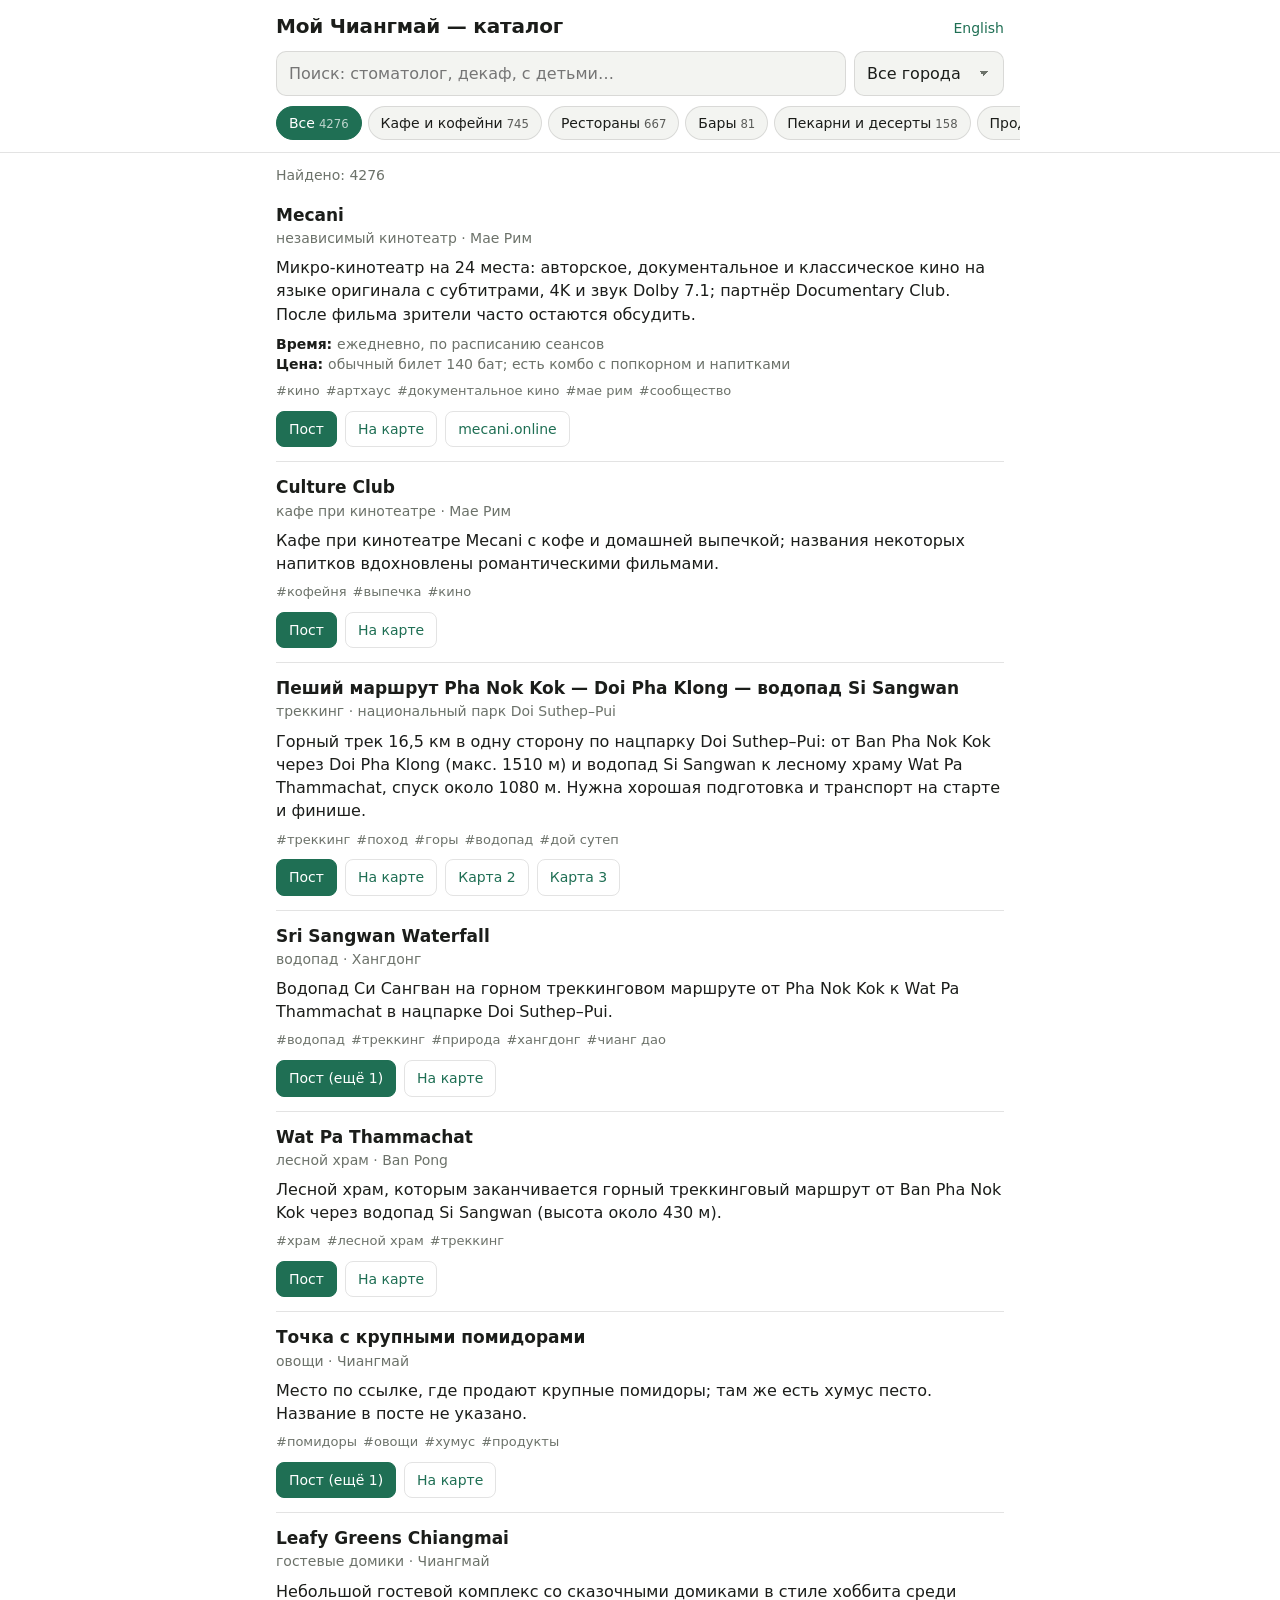
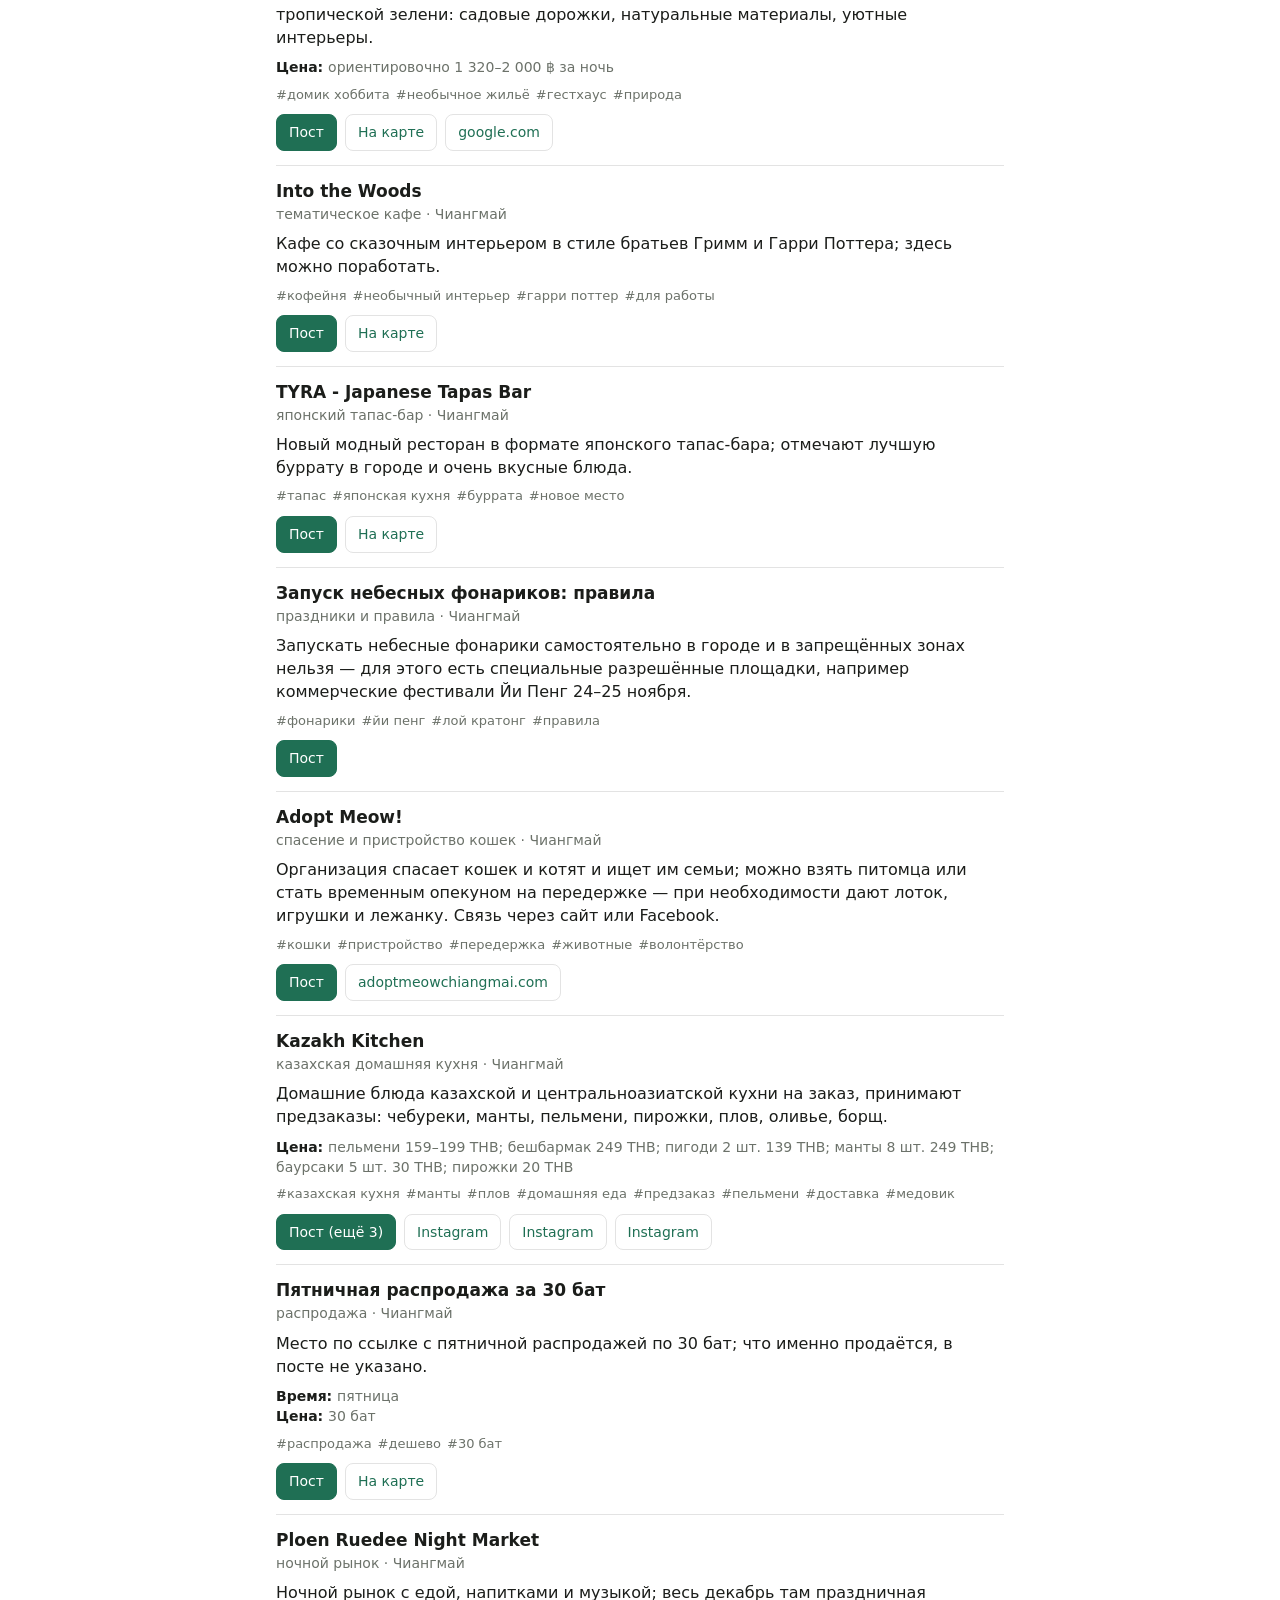
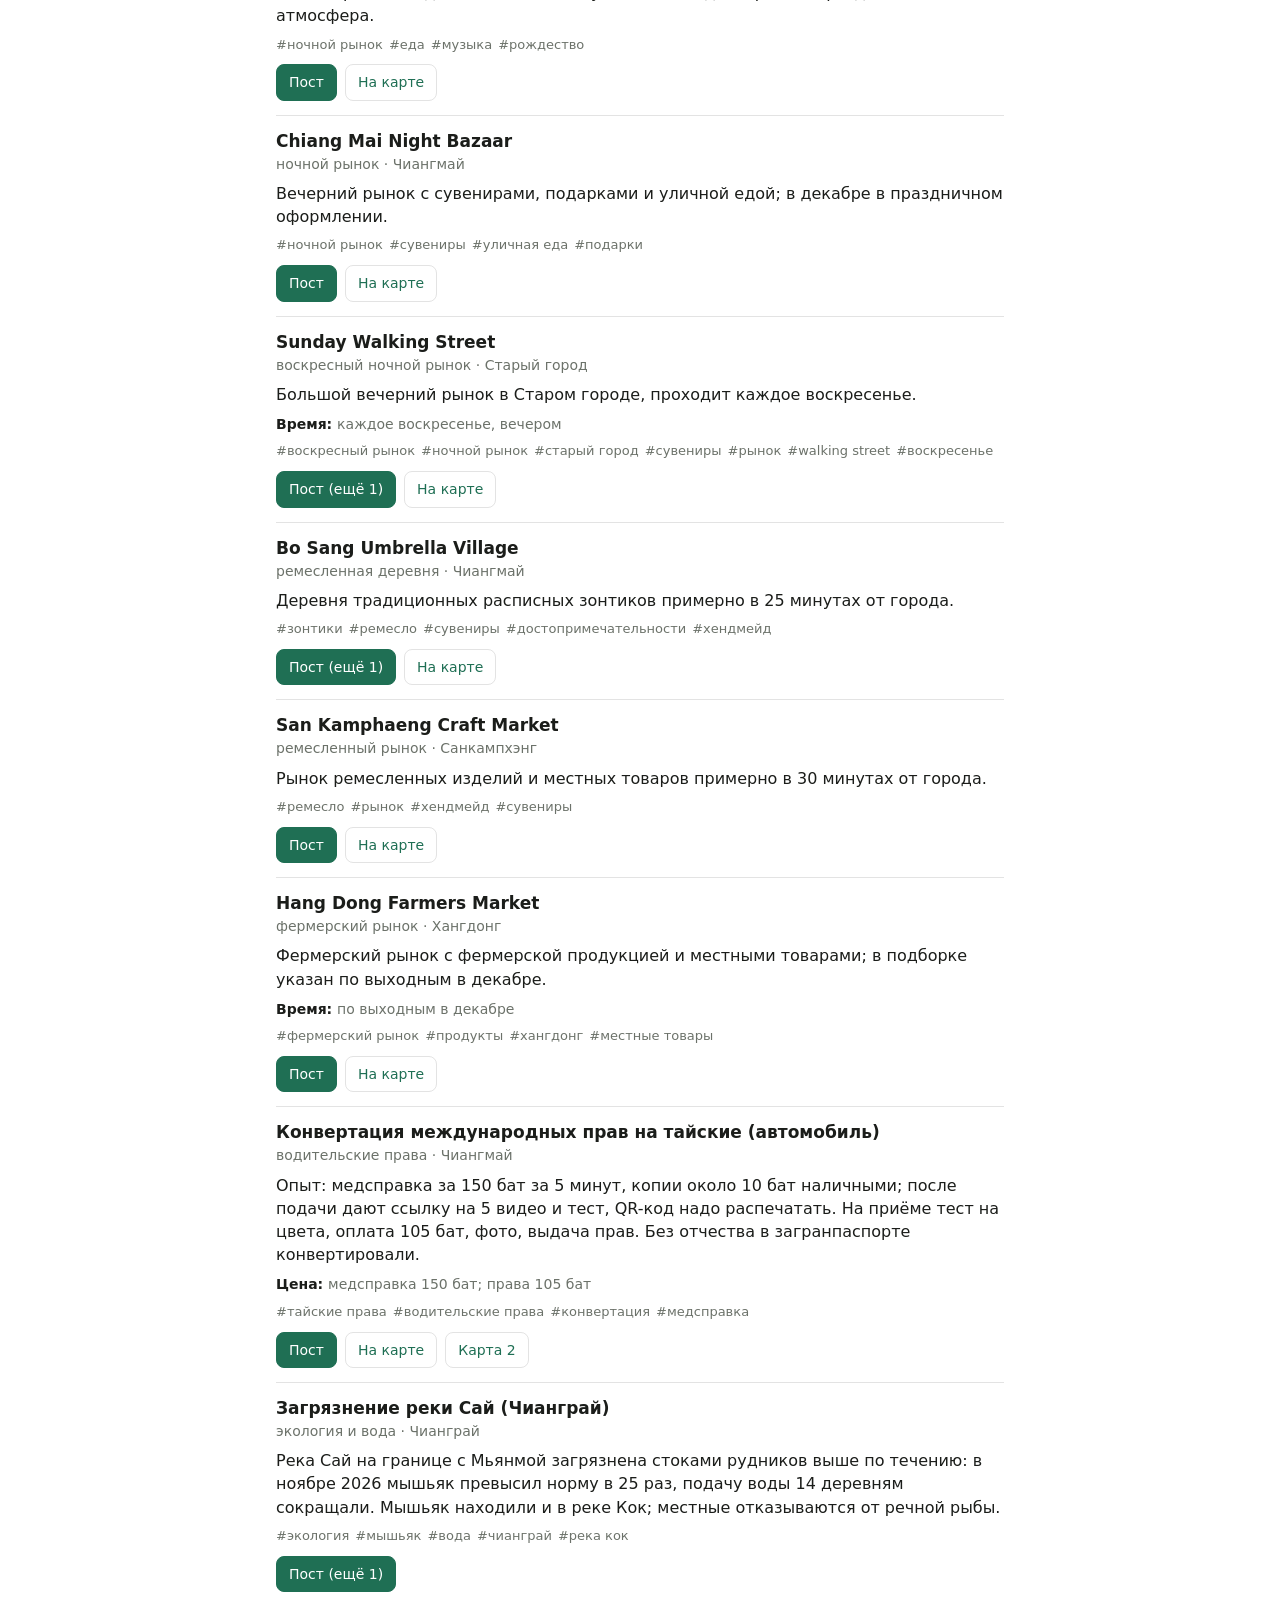
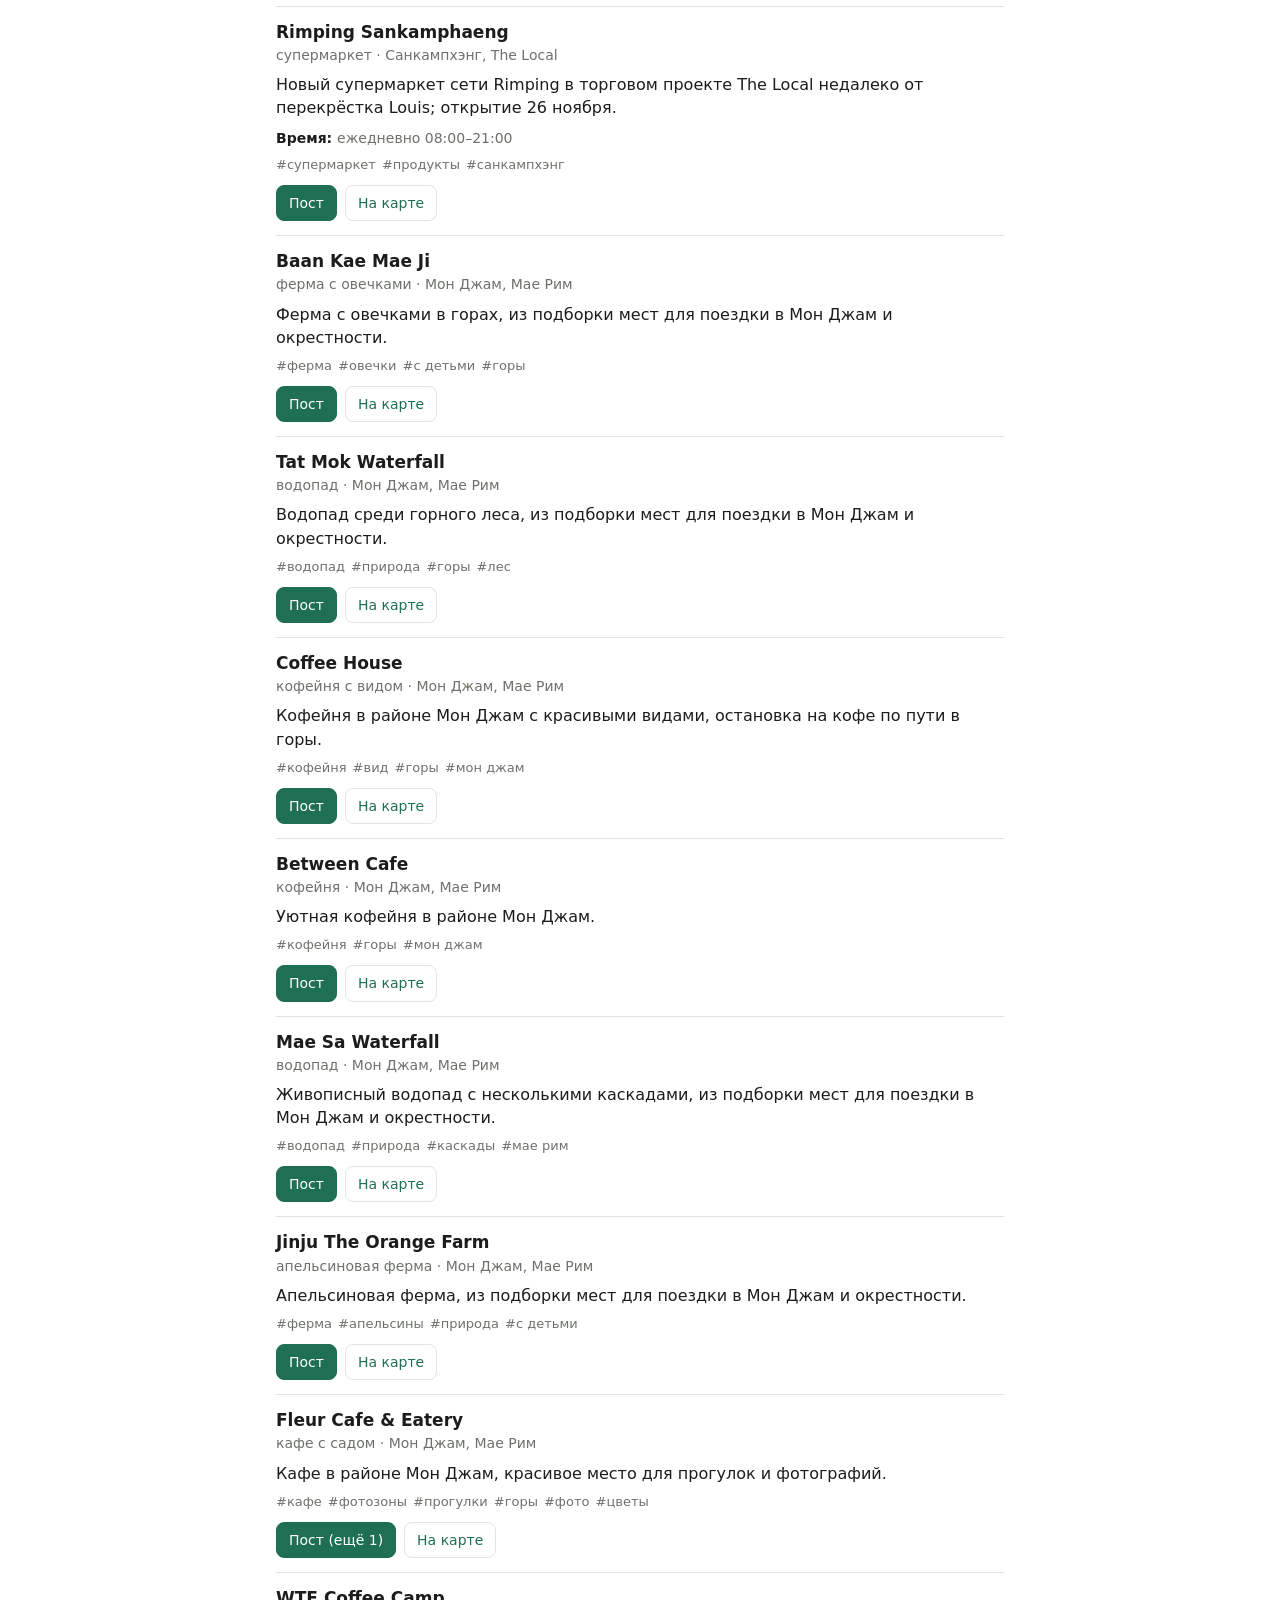
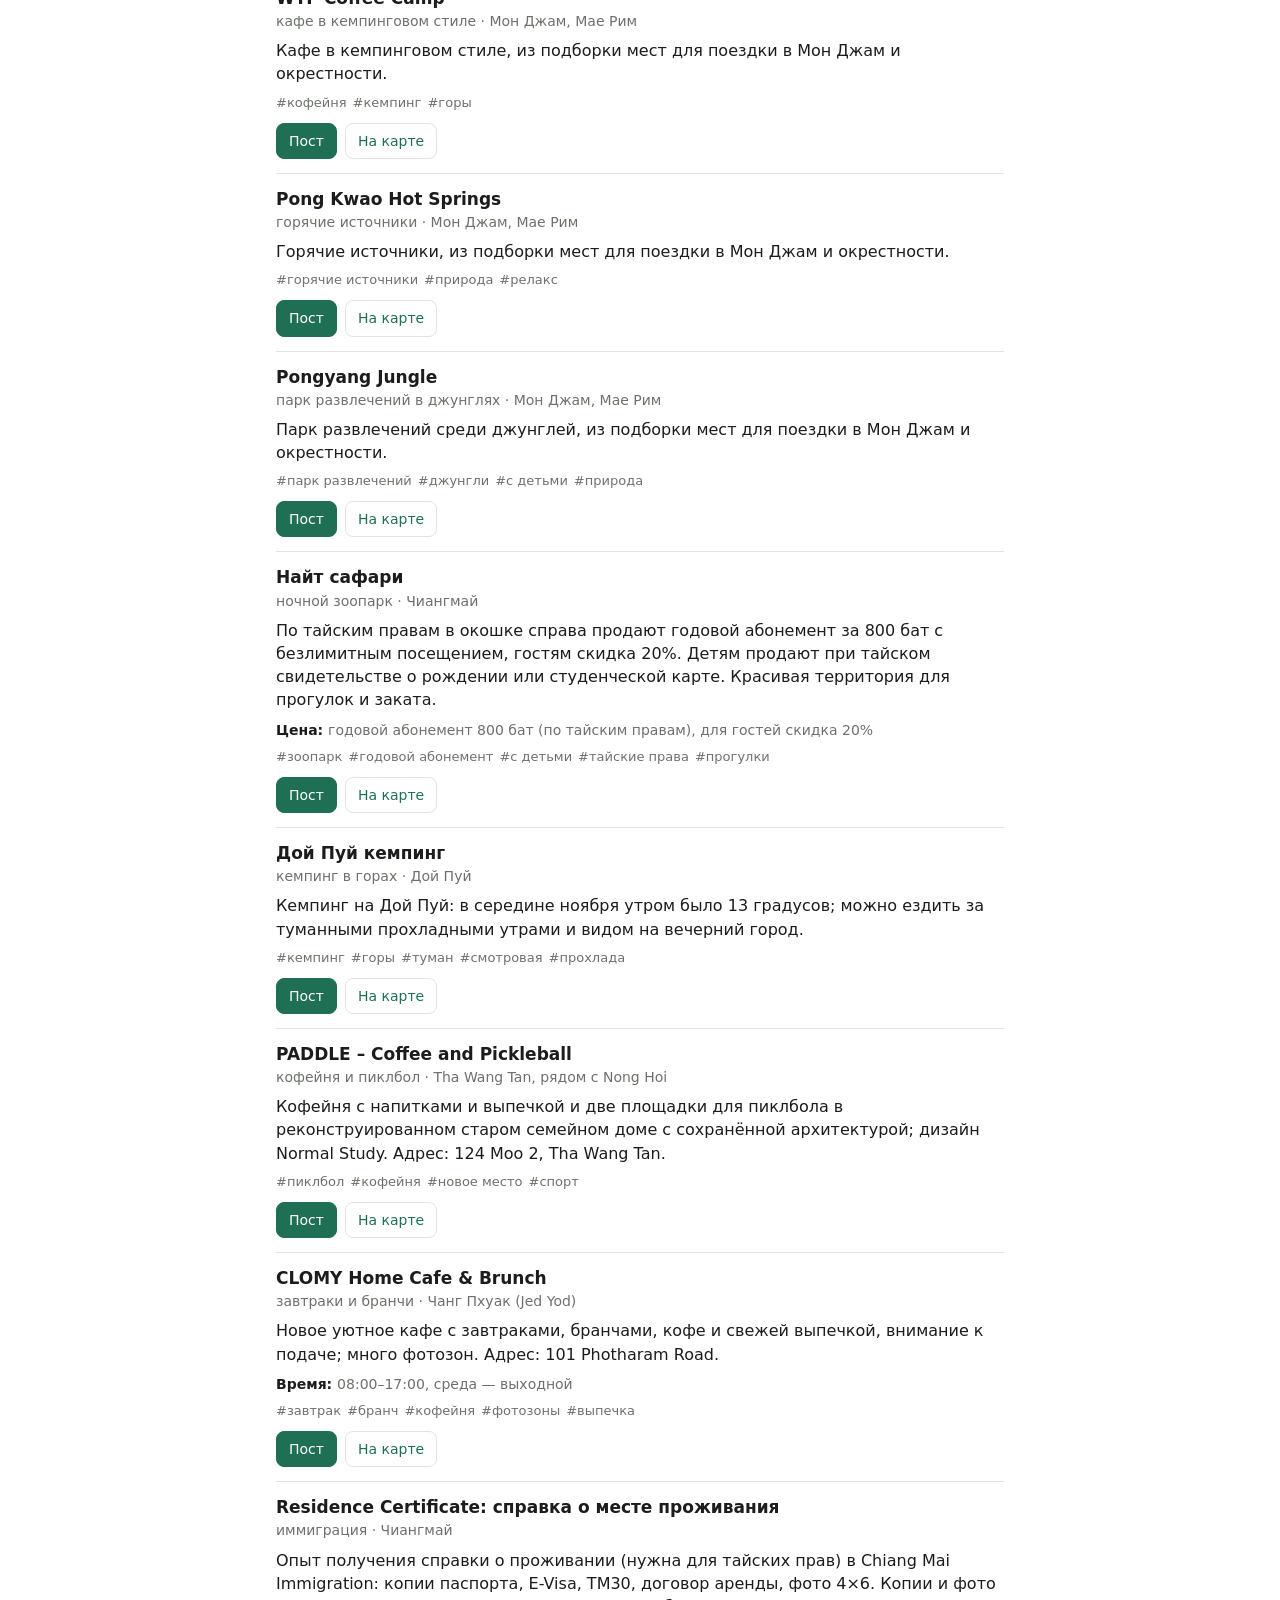
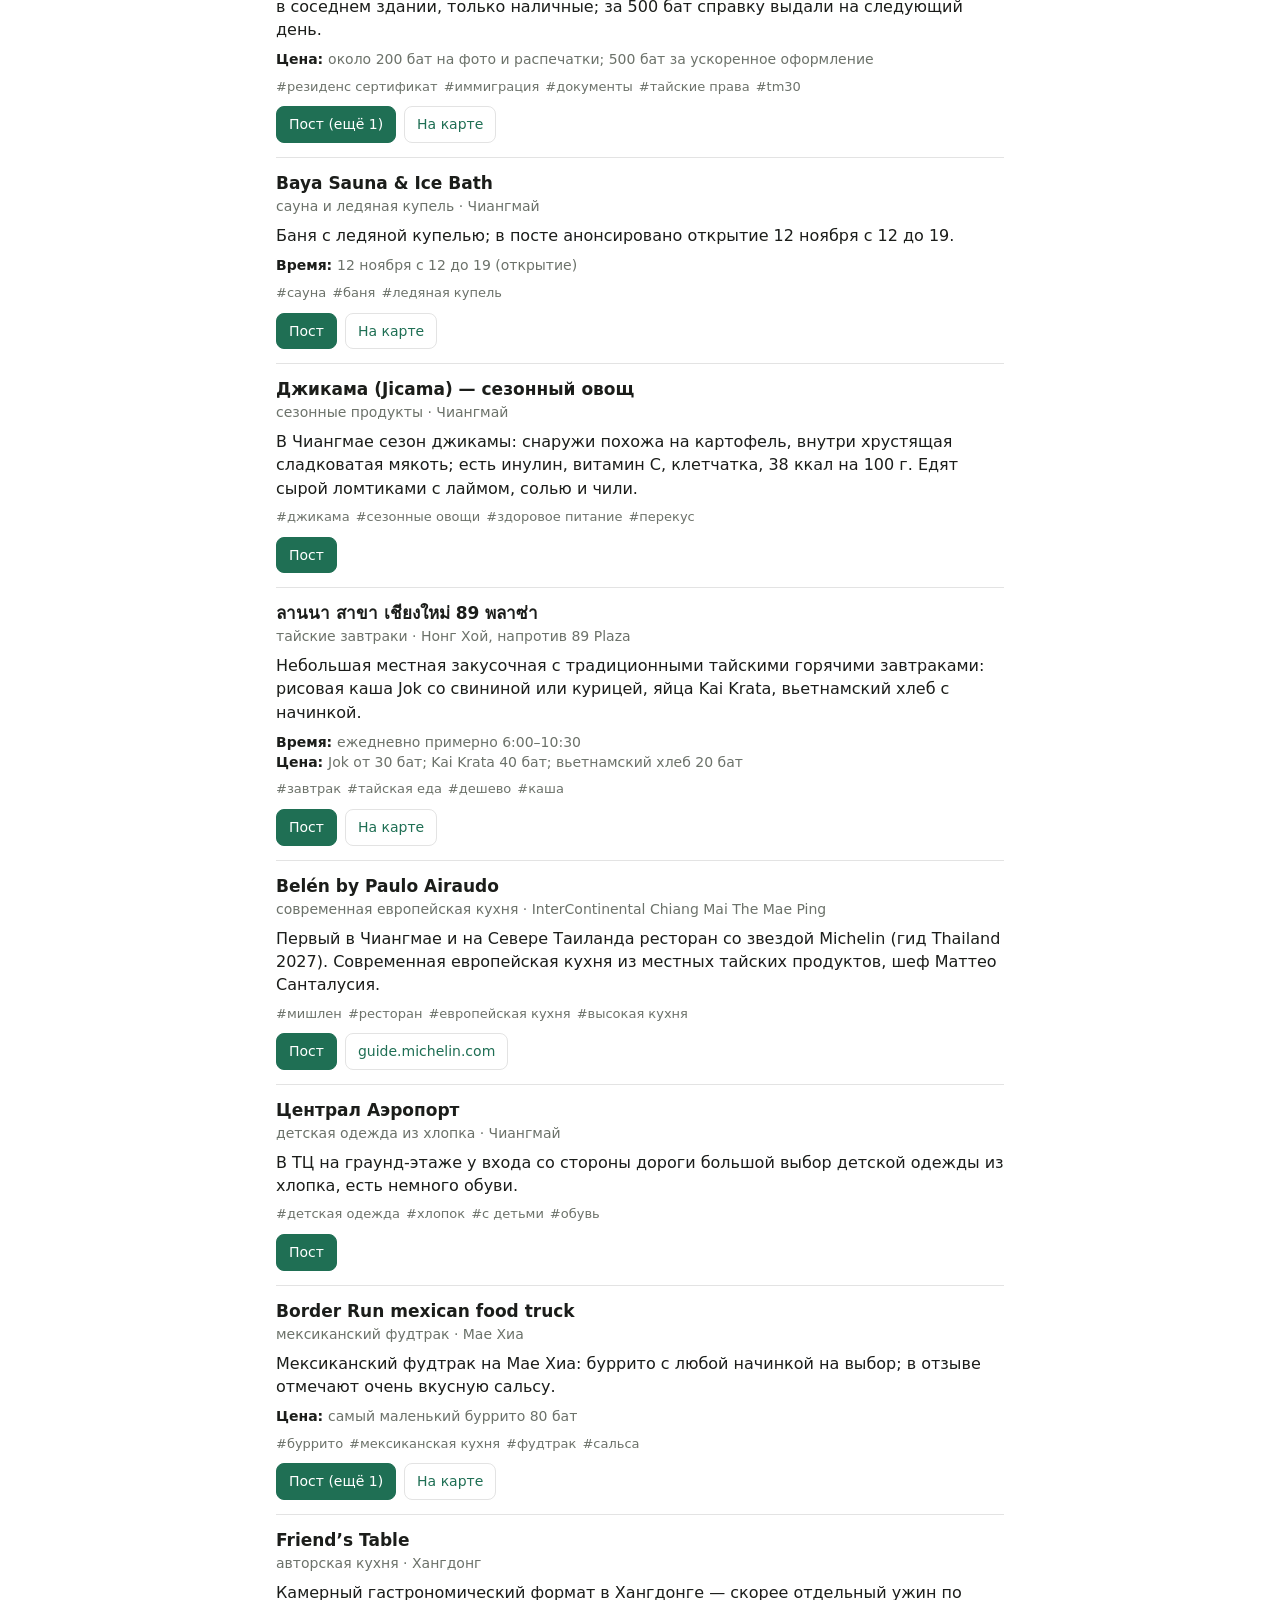
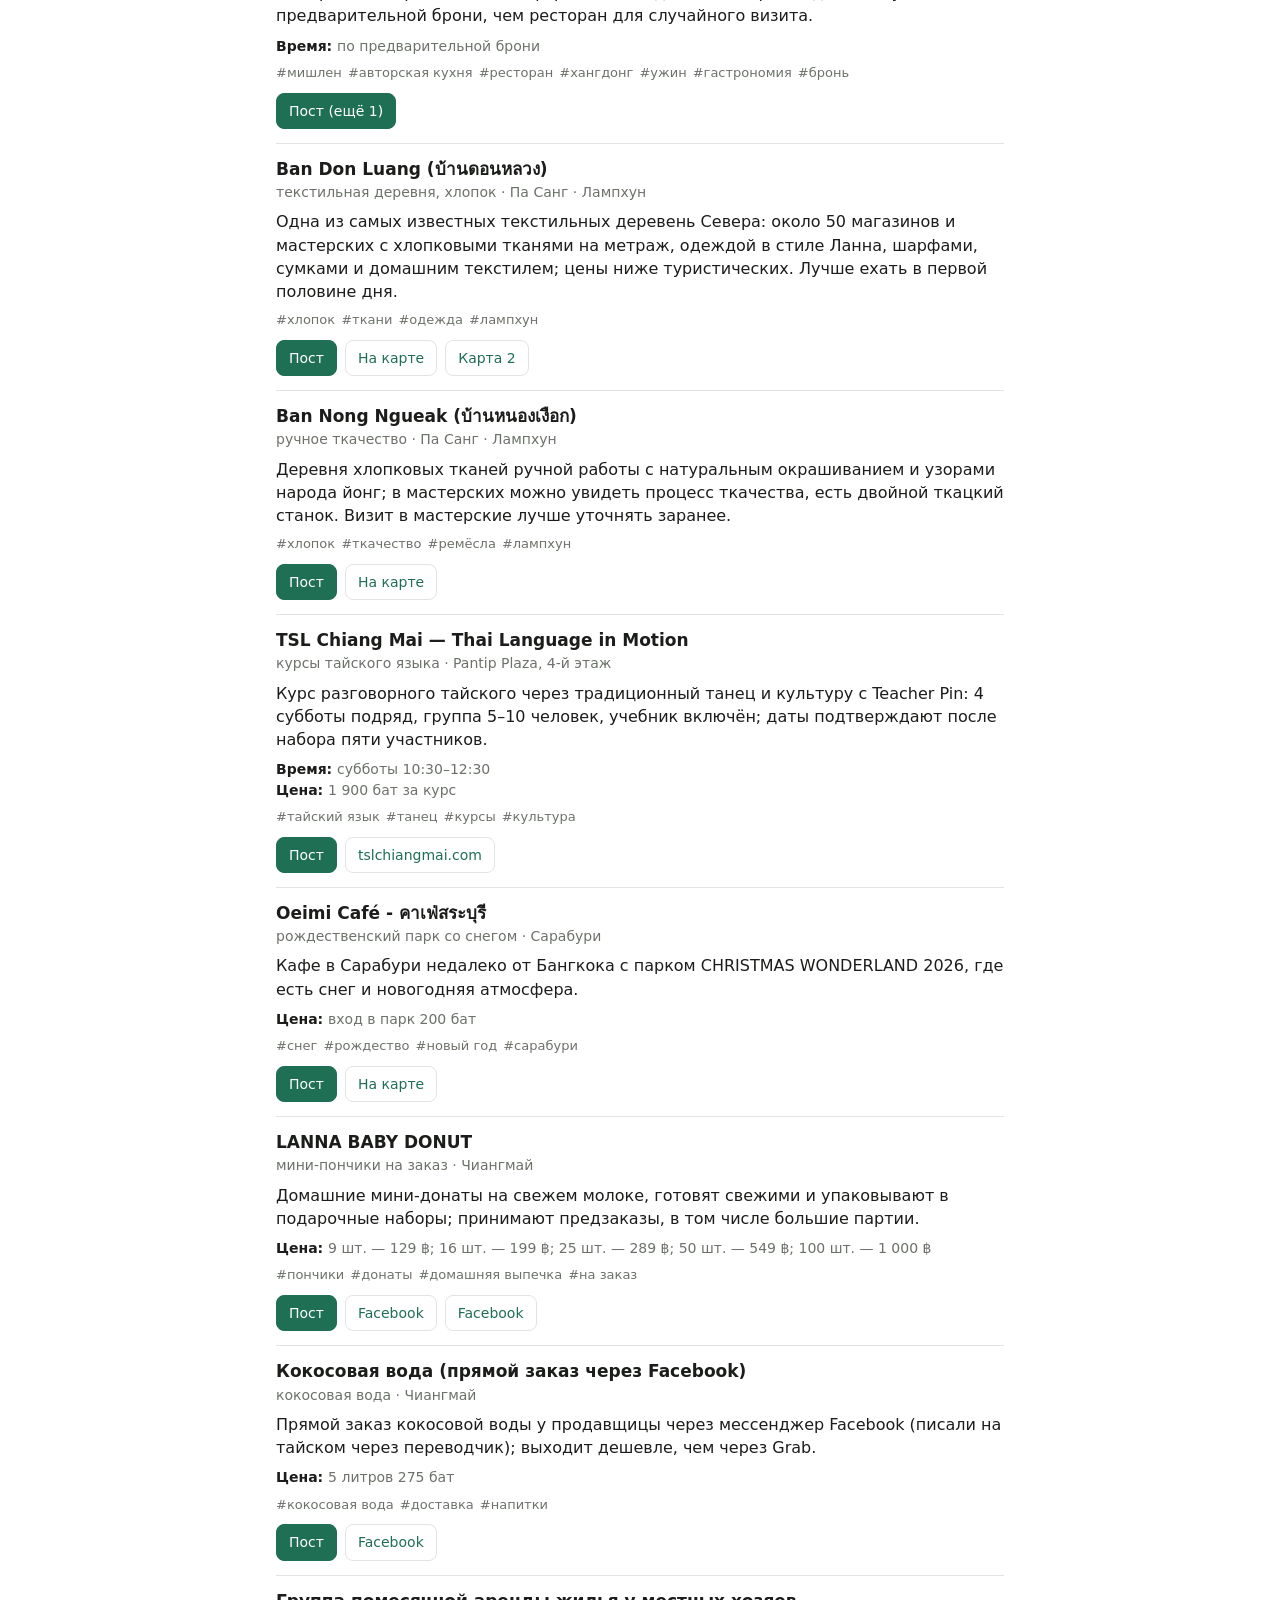
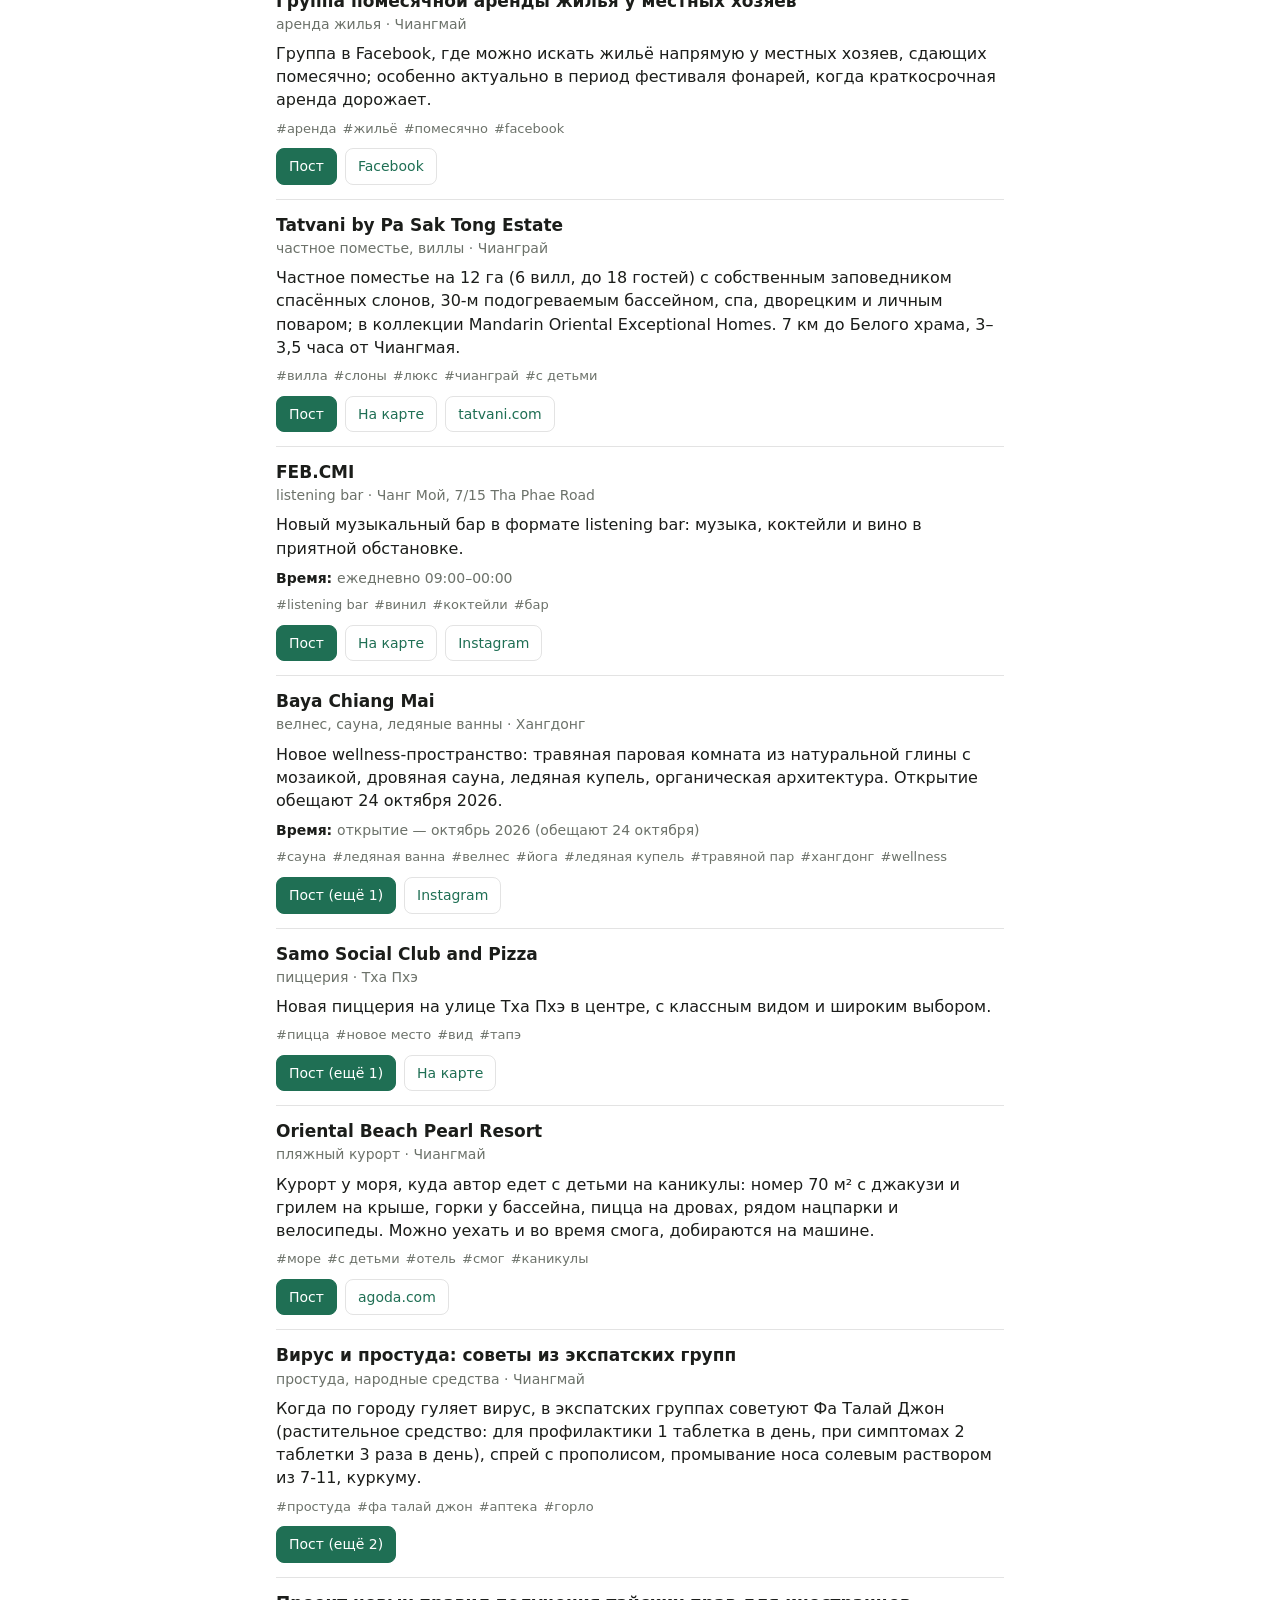
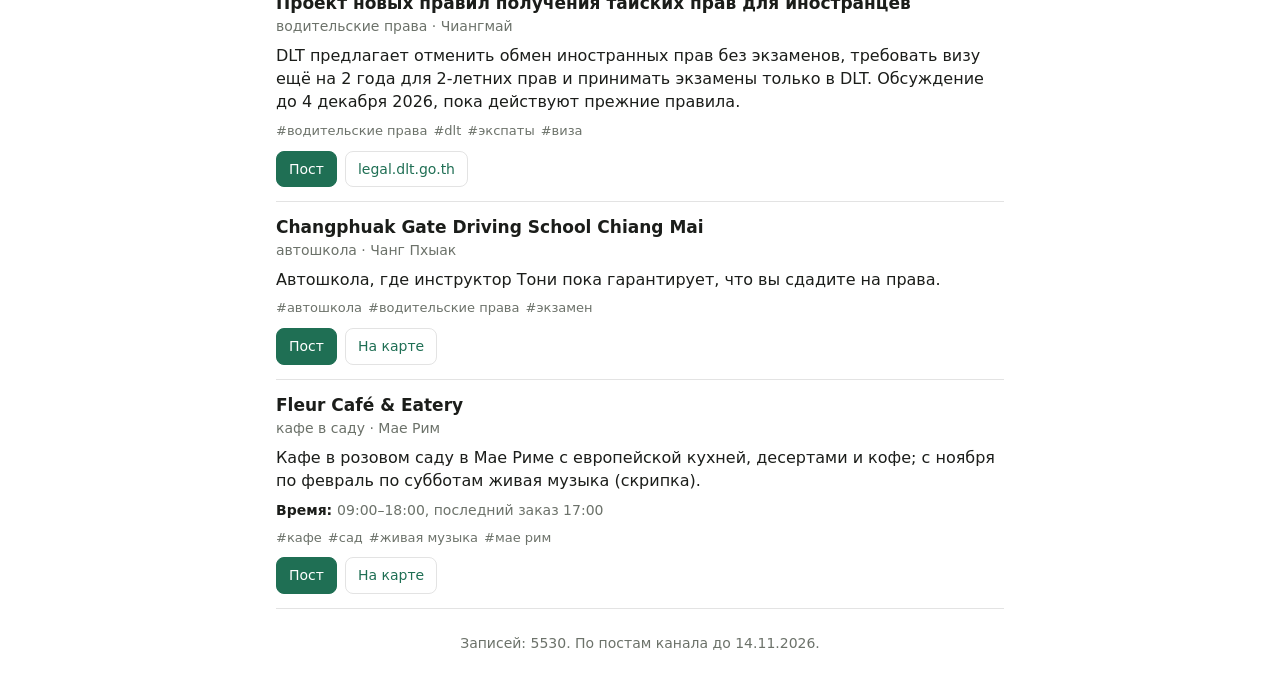
==== commit c99562b7: "City picker: our own chevron instead of the platform's arrow Claude-Session: https://claude.ai/code/" ====
--- a/docs/index.html
+++ b/docs/index.html
@@ -6,7 +6,7 @@
 <title>Мой Чиангмай — каталог</title>
 <meta name="description" content="Каталог мест, услуг и полезной информации о Чиангмае по материалам канала «Мой Чиангмай».">
 <link rel="alternate" hreflang="en" href="en/">
-<link rel="stylesheet" href="app.css?v=5">
+<link rel="stylesheet" href="app.css?v=6">
 <script src="https://telegram.org/js/telegram-web-app.js"></script>
 </head>
 <body>
@@ -34,6 +34,6 @@
 </main>
 <noscript><p class="wrap">Для работы каталога нужен JavaScript.</p></noscript>
 <script>window.SITE = { lang: 'ru', data: 'catalog.json', other: 'en/' };</script>
-<script src="app.js?v=5"></script>
+<script src="app.js?v=6"></script>
 </body>
 </html>
--- a/docs/app.css
+++ b/docs/app.css
@@ -41,7 +41,13 @@
   border: 1px solid var(--line); border-radius: 10px; padding: 10px 12px; min-width: 0;
 }
 .search input { flex: 1; }
-.search select { flex: 0 1 150px; }
+.search select {
+  flex: 0 1 150px; padding-right: 34px; -webkit-appearance: none; appearance: none; cursor: pointer;
+  /* our own chevron in the hint colour instead of each platform's arrow */
+  background-image: linear-gradient(45deg, transparent 50%, var(--hint) 50%), linear-gradient(135deg, var(--hint) 50%, transparent 50%);
+  background-position: calc(100% - 19px) 50%, calc(100% - 14px) 50%;
+  background-size: 5px 5px; background-repeat: no-repeat;
+}
 .search input:focus, .search select:focus, button:focus-visible, a:focus-visible {
   outline: 2px solid var(--accent); outline-offset: 1px;
 }
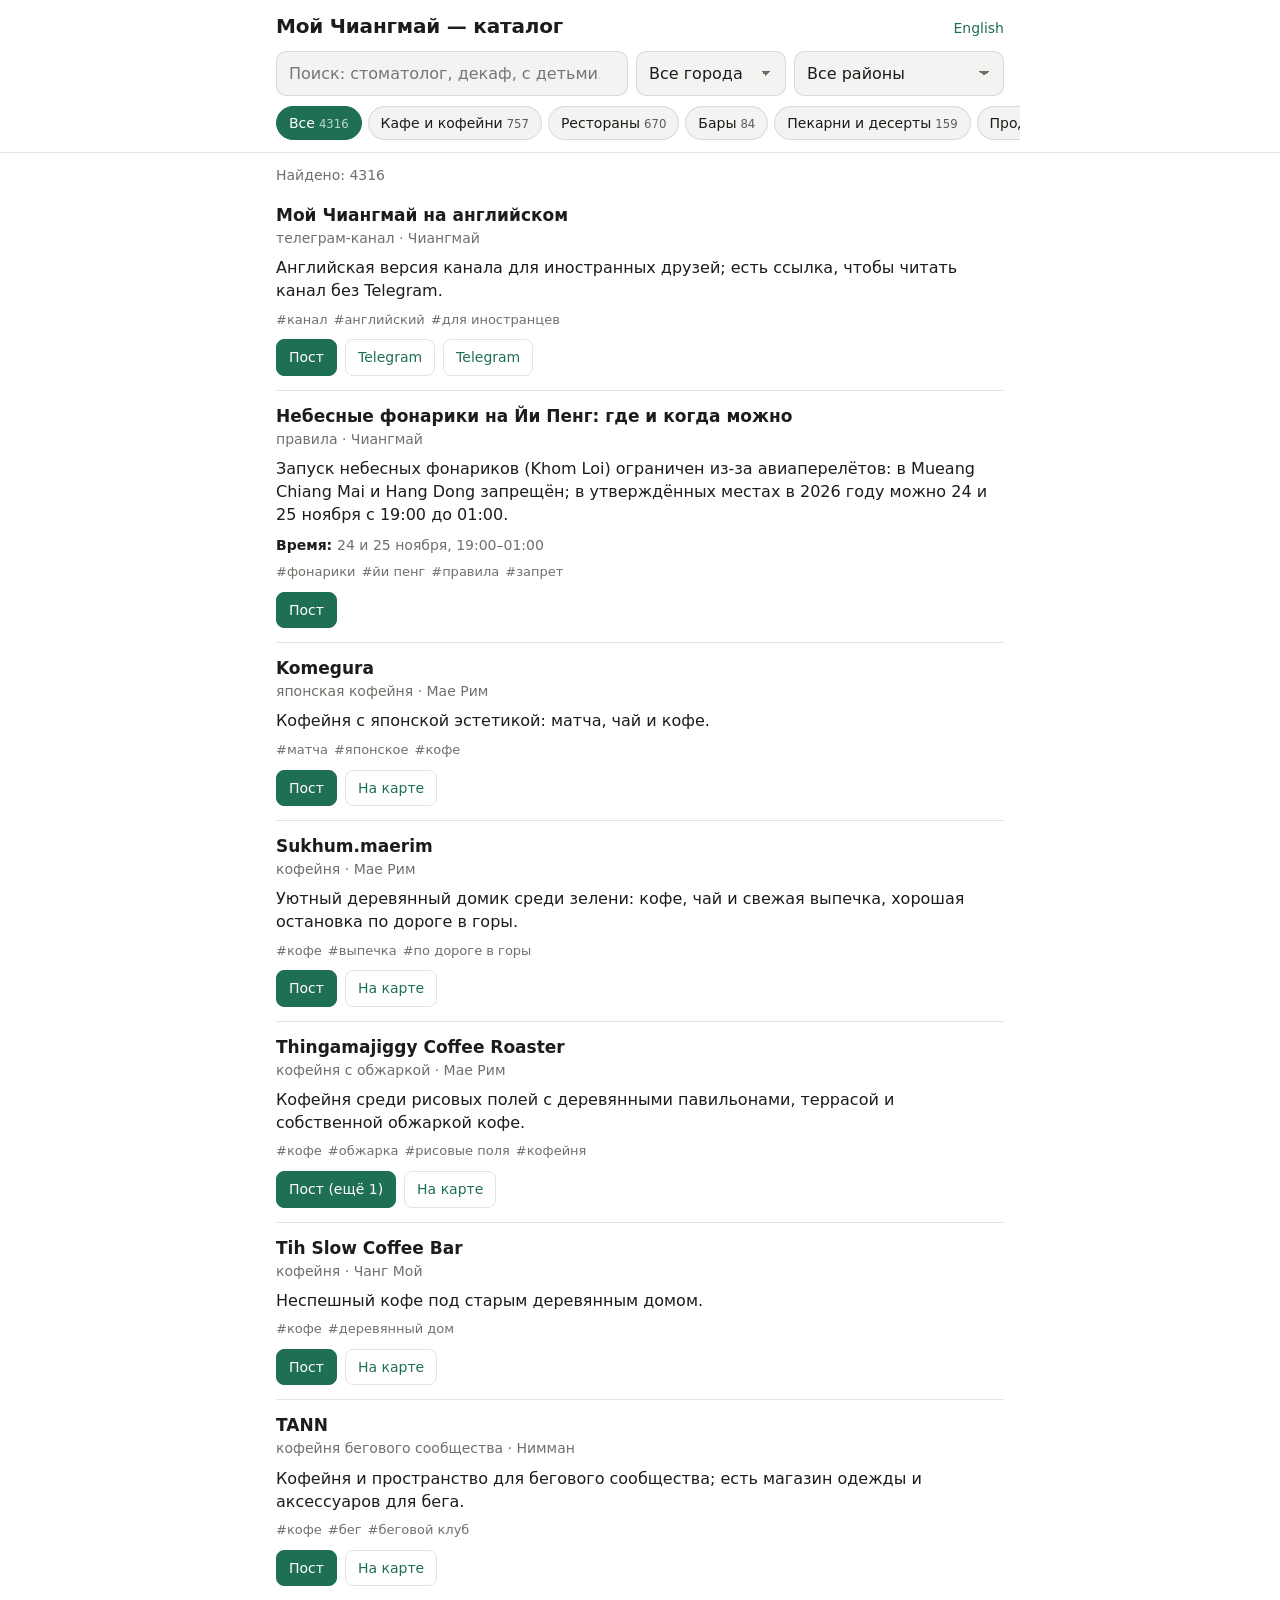
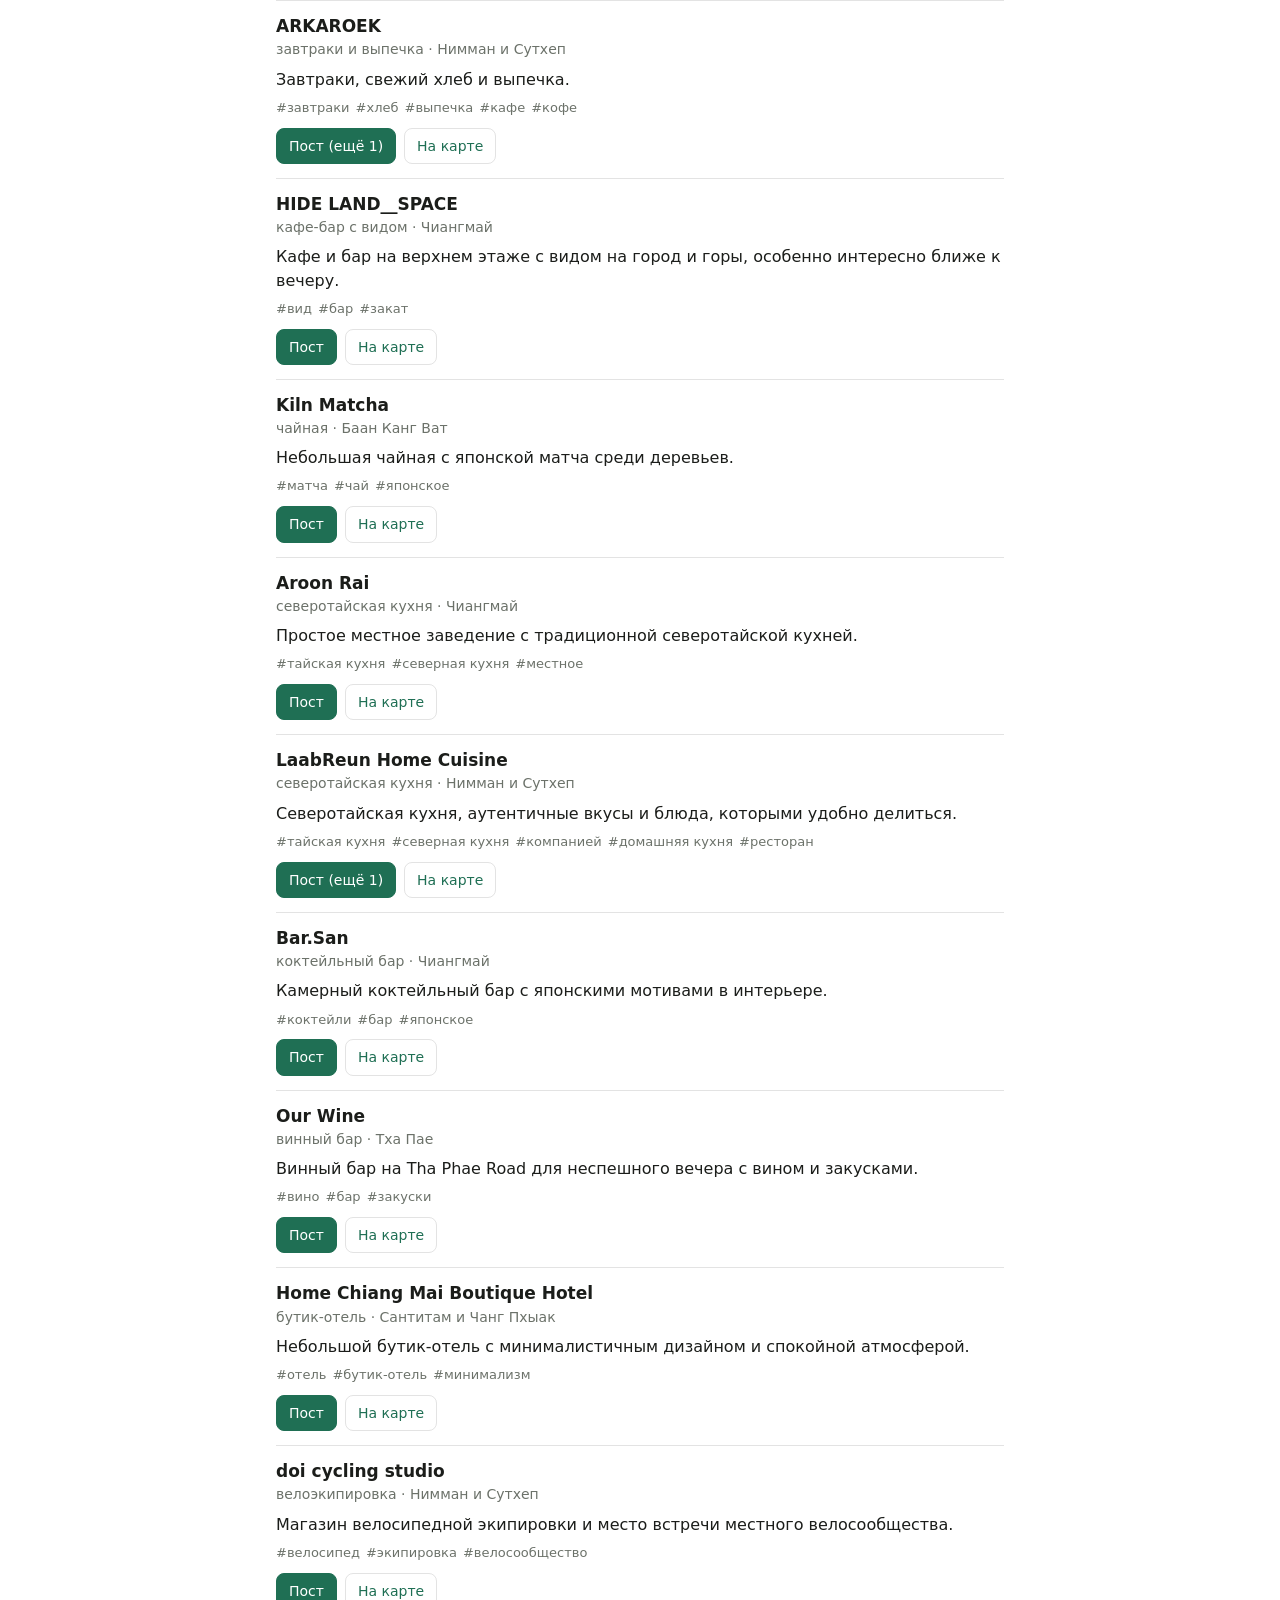
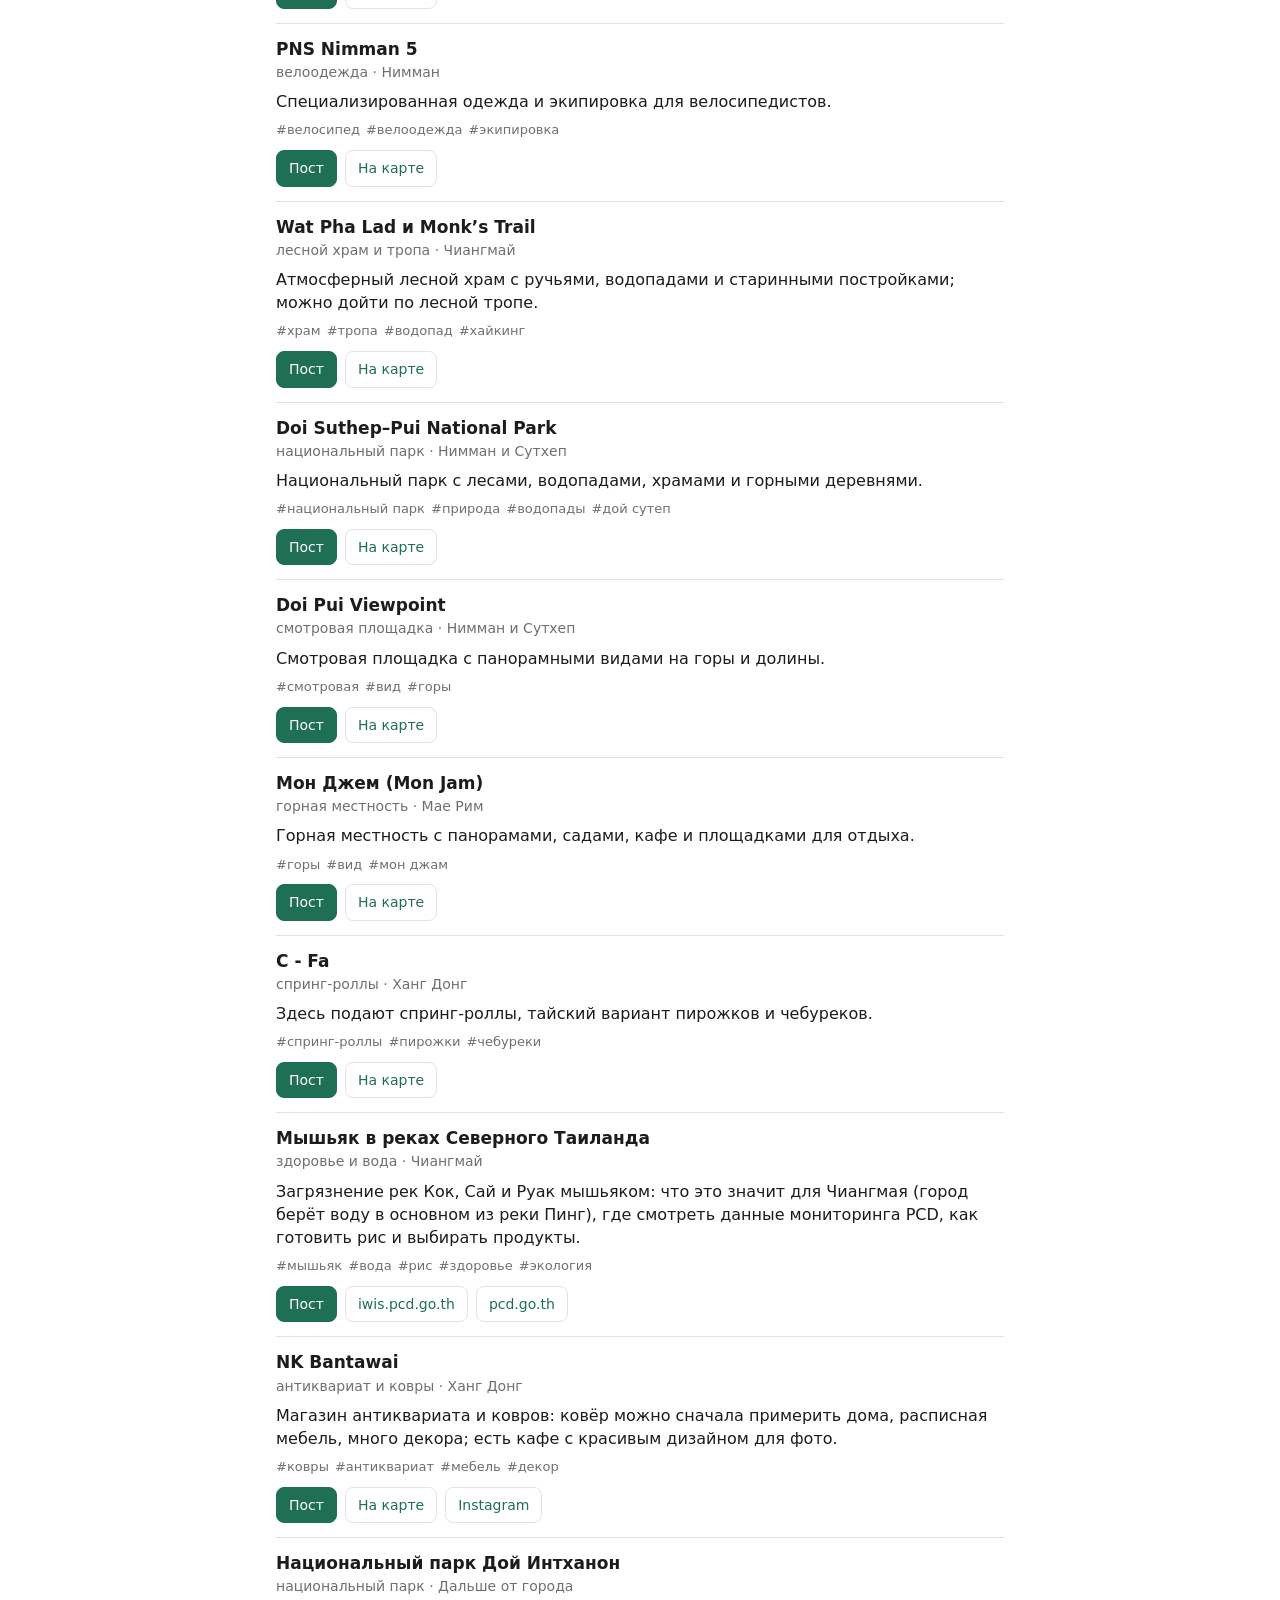
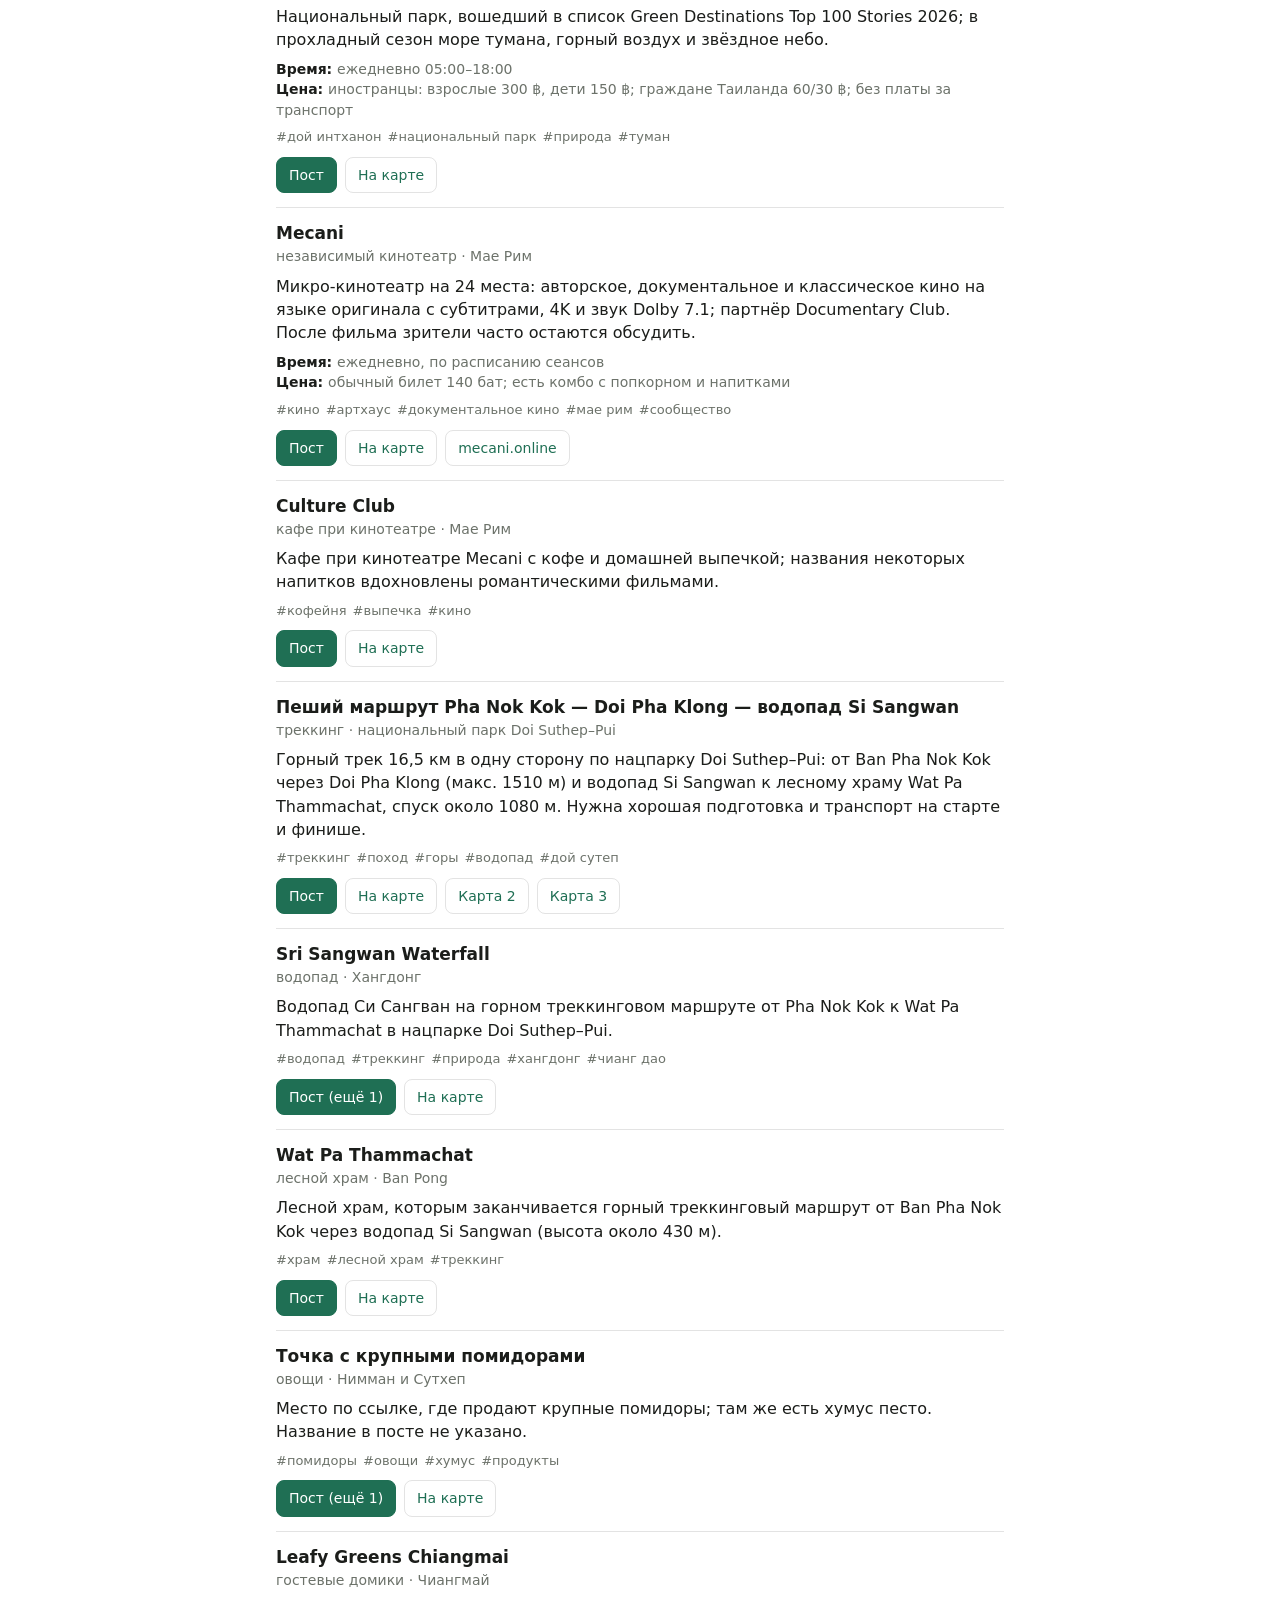
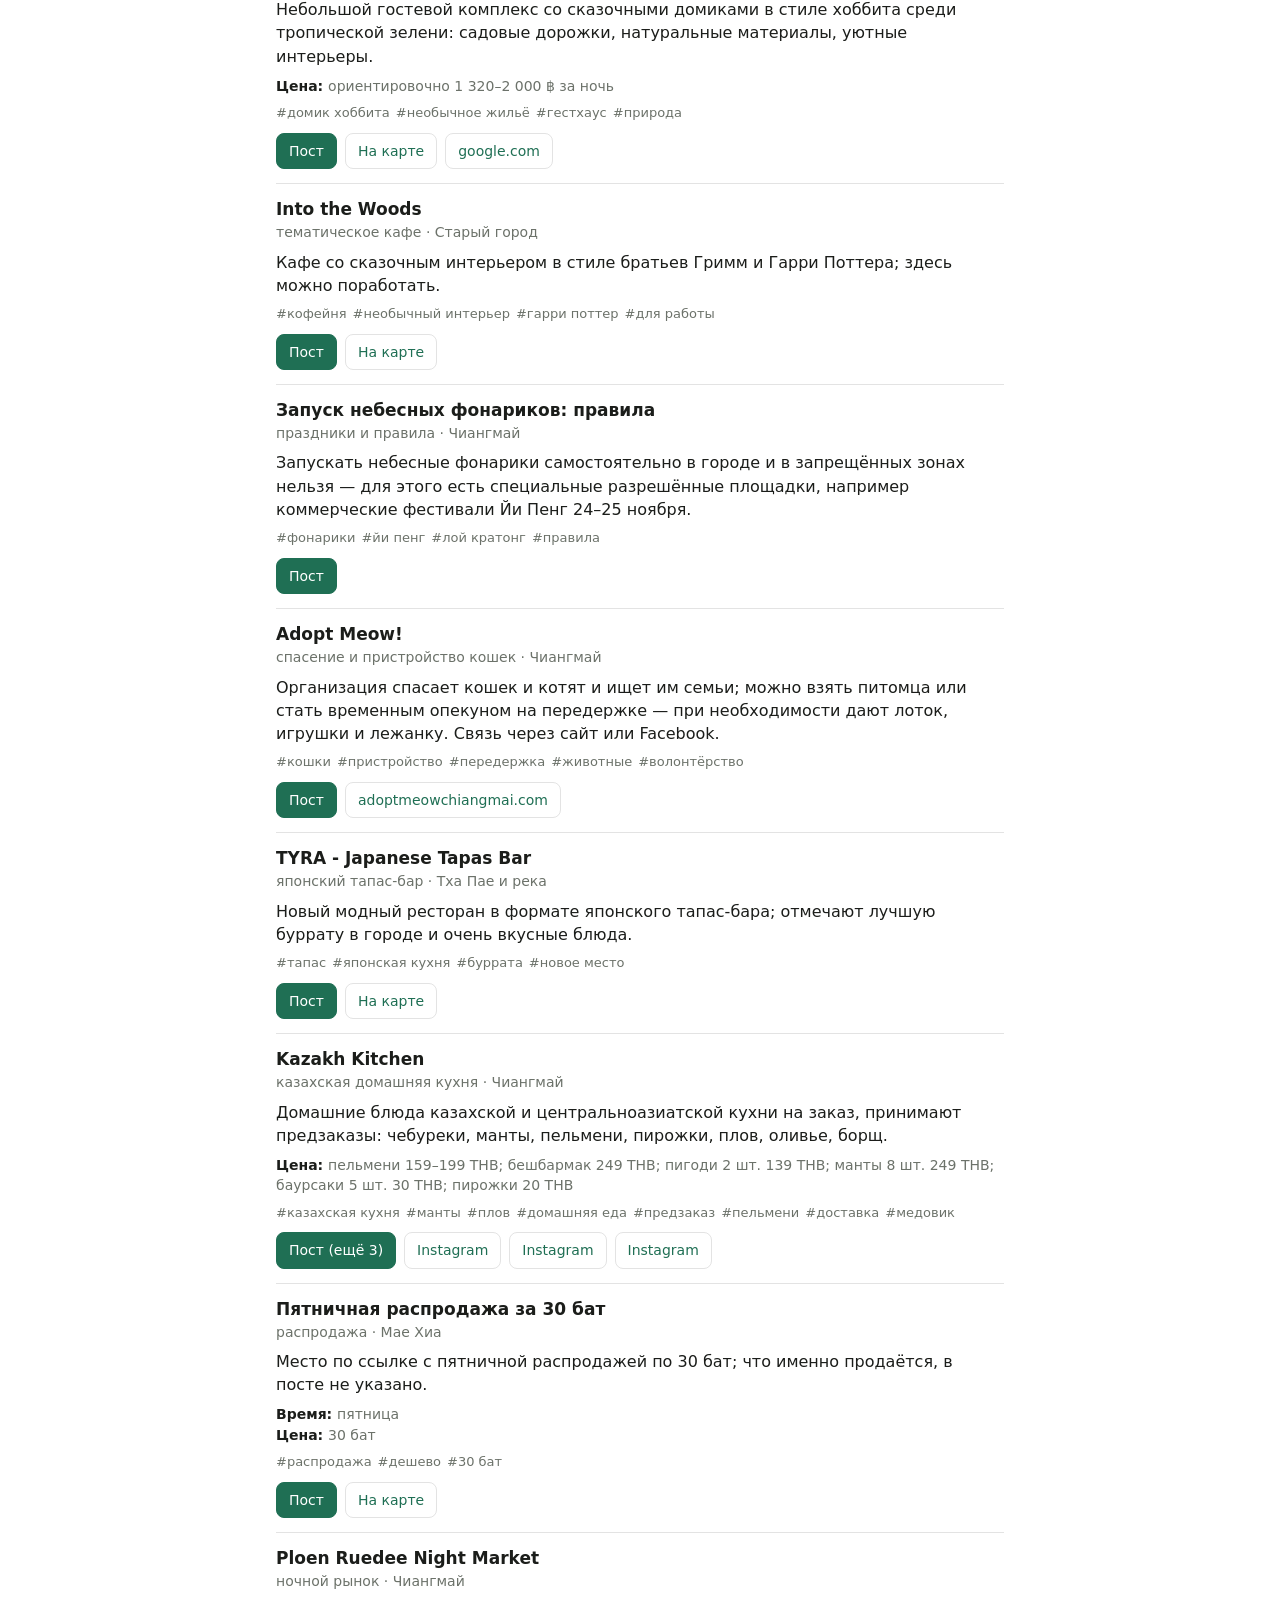
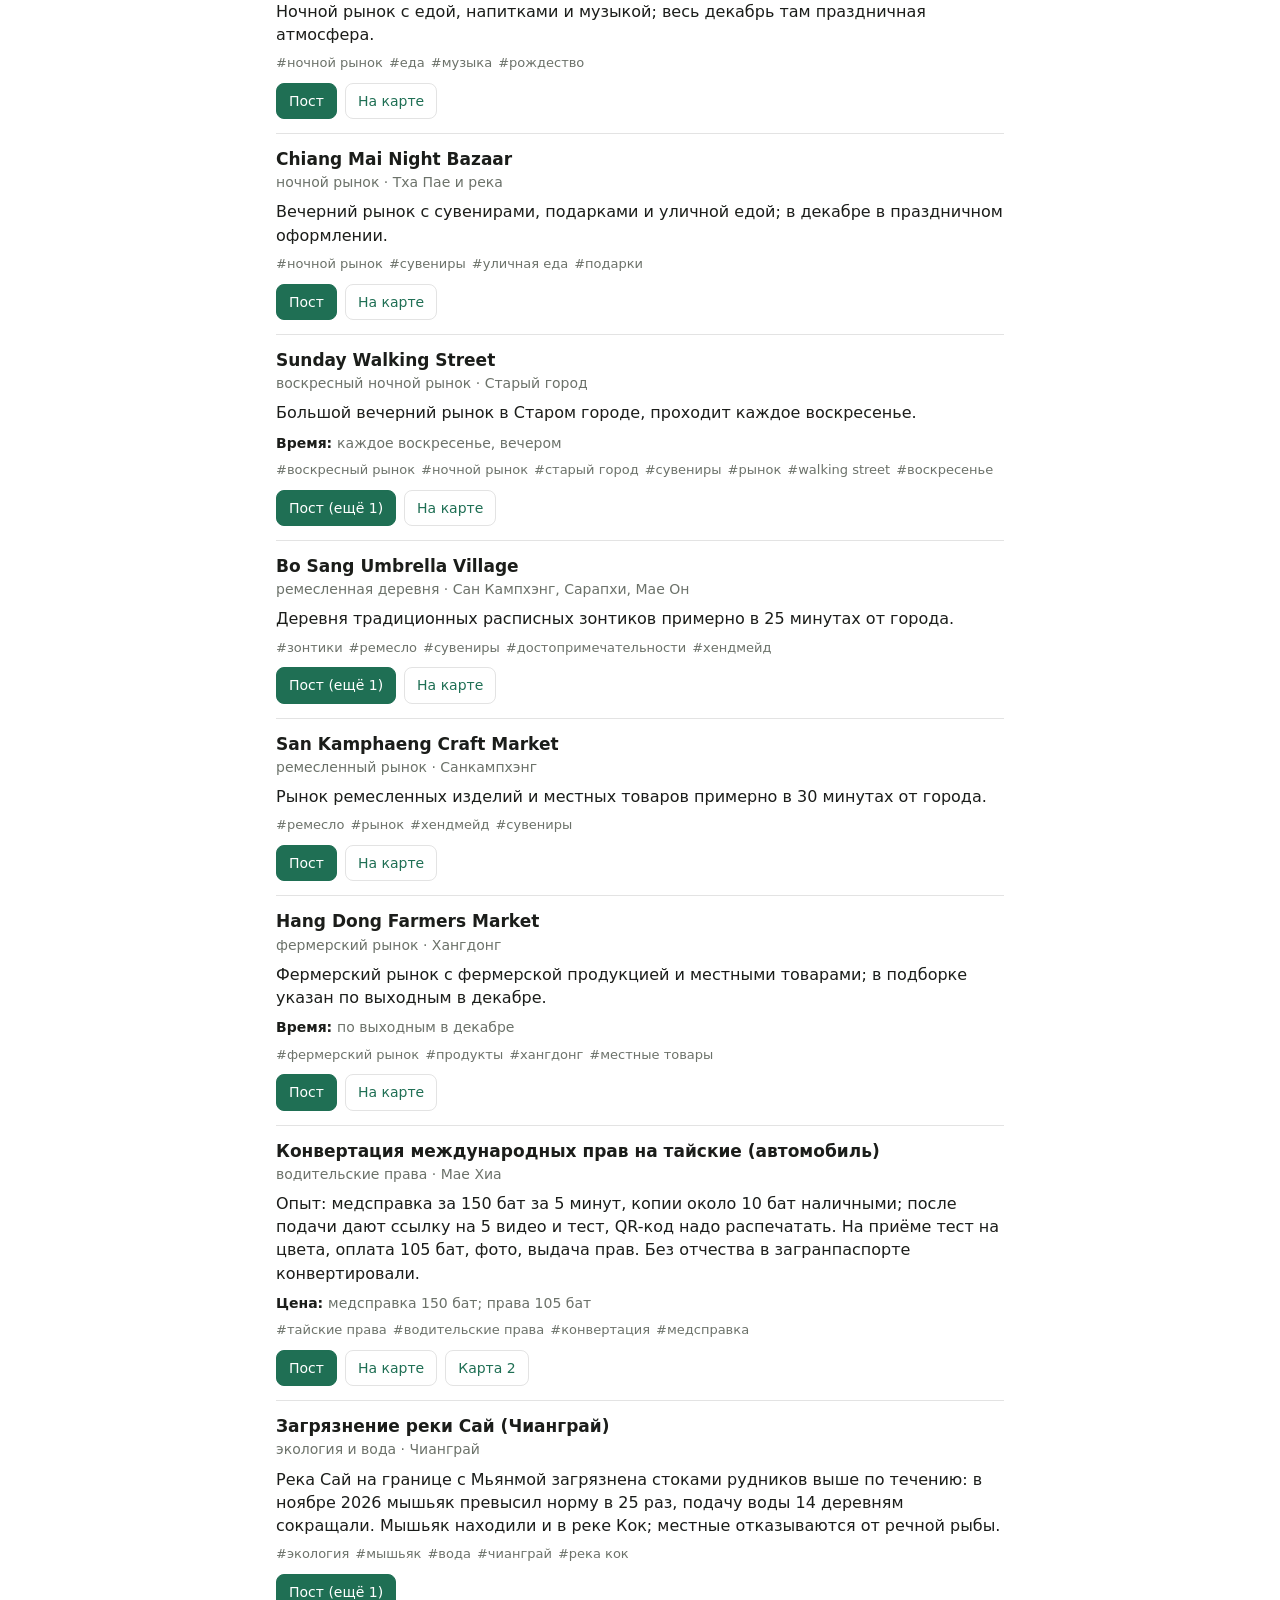
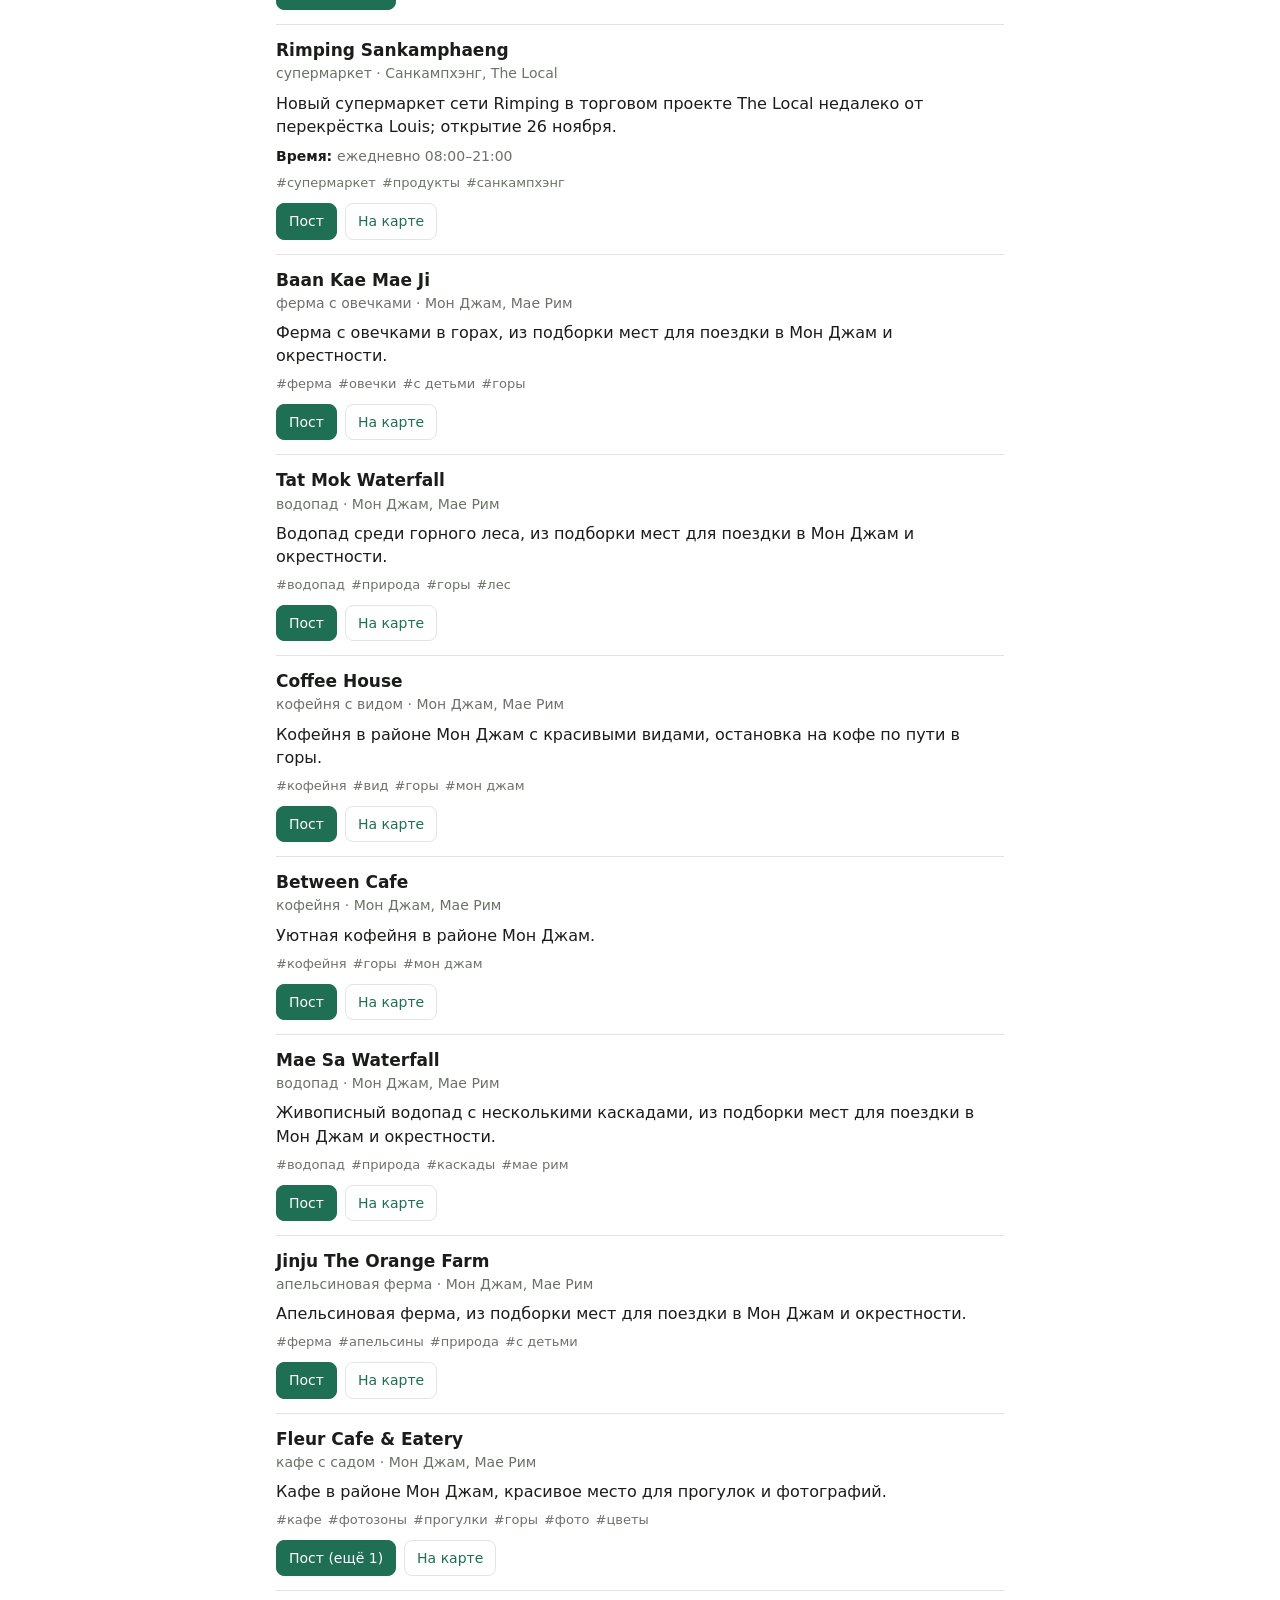
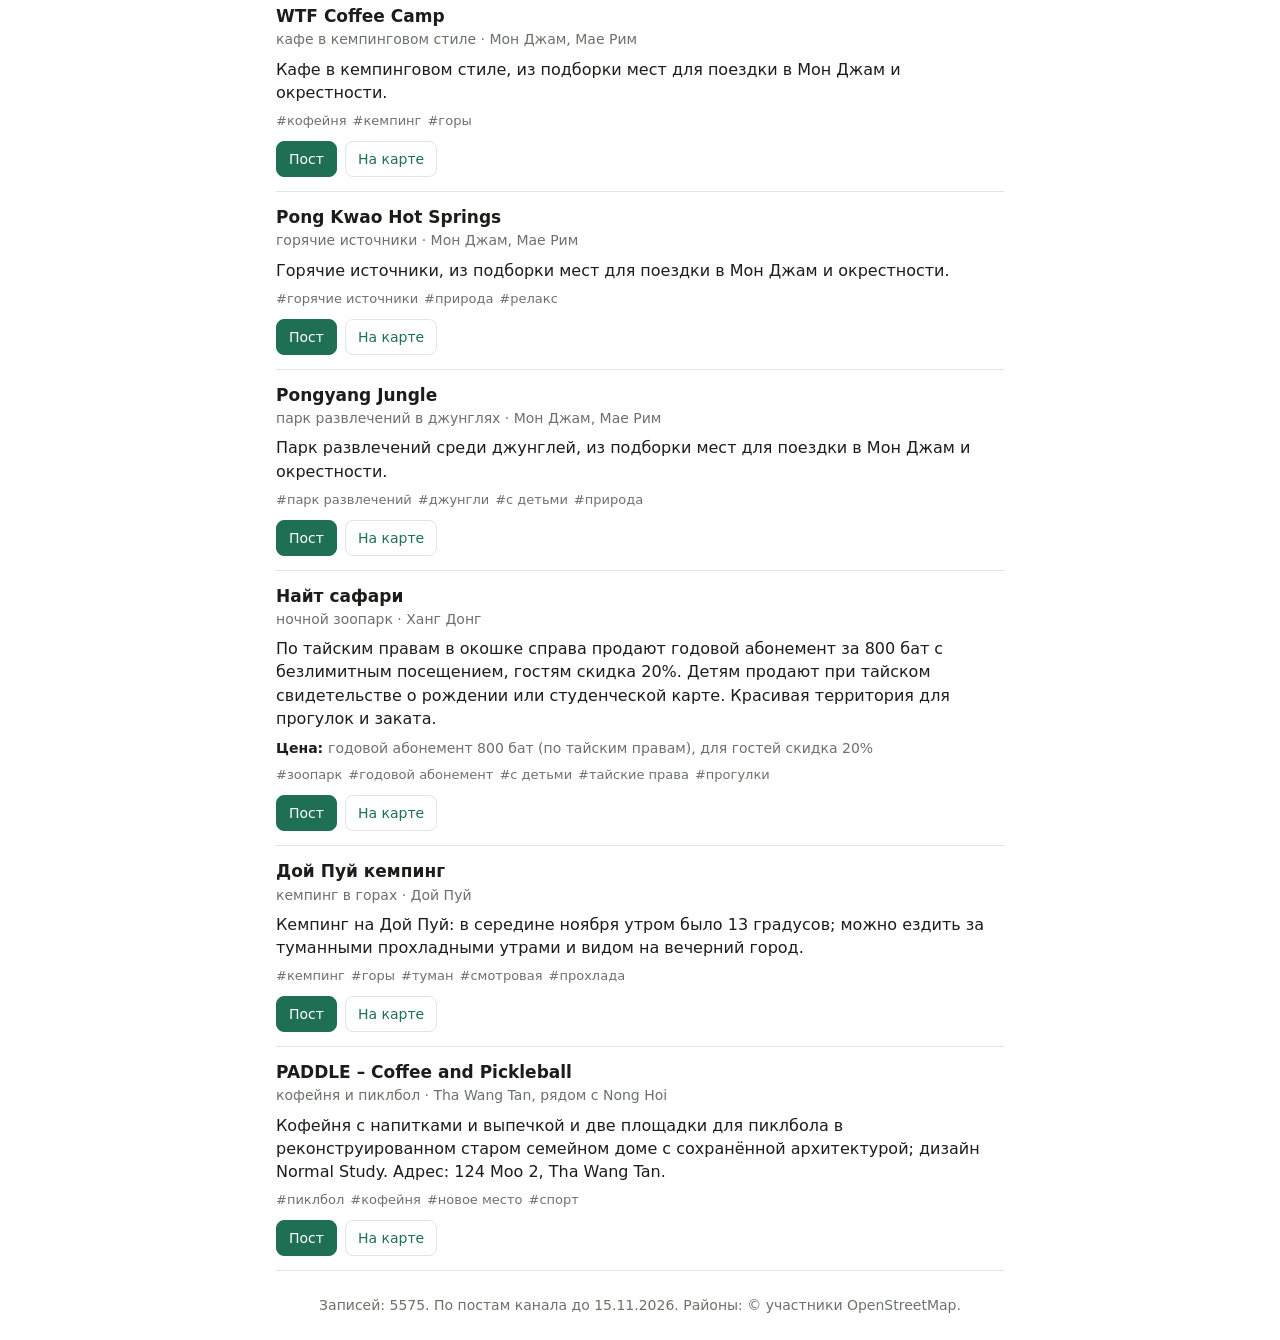
==== commit 649466c1: "City regions: area filter on the site, regions in both catalogs tools/geo.py resolves each map link " ====
--- a/docs/index.html
+++ b/docs/index.html
@@ -6,7 +6,7 @@
 <title>Мой Чиангмай — каталог</title>
 <meta name="description" content="Каталог мест, услуг и полезной информации о Чиангмае по материалам канала «Мой Чиангмай».">
 <link rel="alternate" hreflang="en" href="en/">
-<link rel="stylesheet" href="app.css?v=6">
+<link rel="stylesheet" href="app.css?v=7">
 <script src="https://telegram.org/js/telegram-web-app.js"></script>
 </head>
 <body>
@@ -16,9 +16,10 @@
       <h1>Мой Чиангмай — каталог</h1>
       <a class="lang" id="lang" href="en/" hreflang="en" lang="en">English</a>
     </div>
-    <div class="search">
+    <div class="search" id="search">
       <input id="q" type="search" placeholder="Поиск: стоматолог, декаф, с детьми…" autocomplete="off" aria-label="Поиск по каталогу">
       <select id="city" aria-label="Город"></select>
+      <select id="area" aria-label="Район" hidden></select>
     </div>
     <div class="chips" id="chips" role="group" aria-label="Рубрики"></div>
   </div>
@@ -34,6 +35,6 @@
 </main>
 <noscript><p class="wrap">Для работы каталога нужен JavaScript.</p></noscript>
 <script>window.SITE = { lang: 'ru', data: 'catalog.json', other: 'en/' };</script>
-<script src="app.js?v=6"></script>
+<script src="app.js?v=7"></script>
 </body>
 </html>
--- a/docs/app.css
+++ b/docs/app.css
@@ -41,6 +41,13 @@
   border: 1px solid var(--line); border-radius: 10px; padding: 10px 12px; min-width: 0;
 }
 .search input { flex: 1; }
+.search #area { flex-basis: 210px; }   /* area names are longer than city names */
+/* with the area list on a phone: the search box on its own line, the two lists sharing the next one */
+@media (max-width: 560px) {
+  .search.two { flex-wrap: wrap; }
+  .search.two input { flex: 1 1 100%; }
+  .search.two select, .search.two #area { flex: 1 1 0; }
+}
 .search select {
   flex: 0 1 150px; padding-right: 34px; -webkit-appearance: none; appearance: none; cursor: pointer;
   /* our own chevron in the hint colour instead of each platform's arrow */
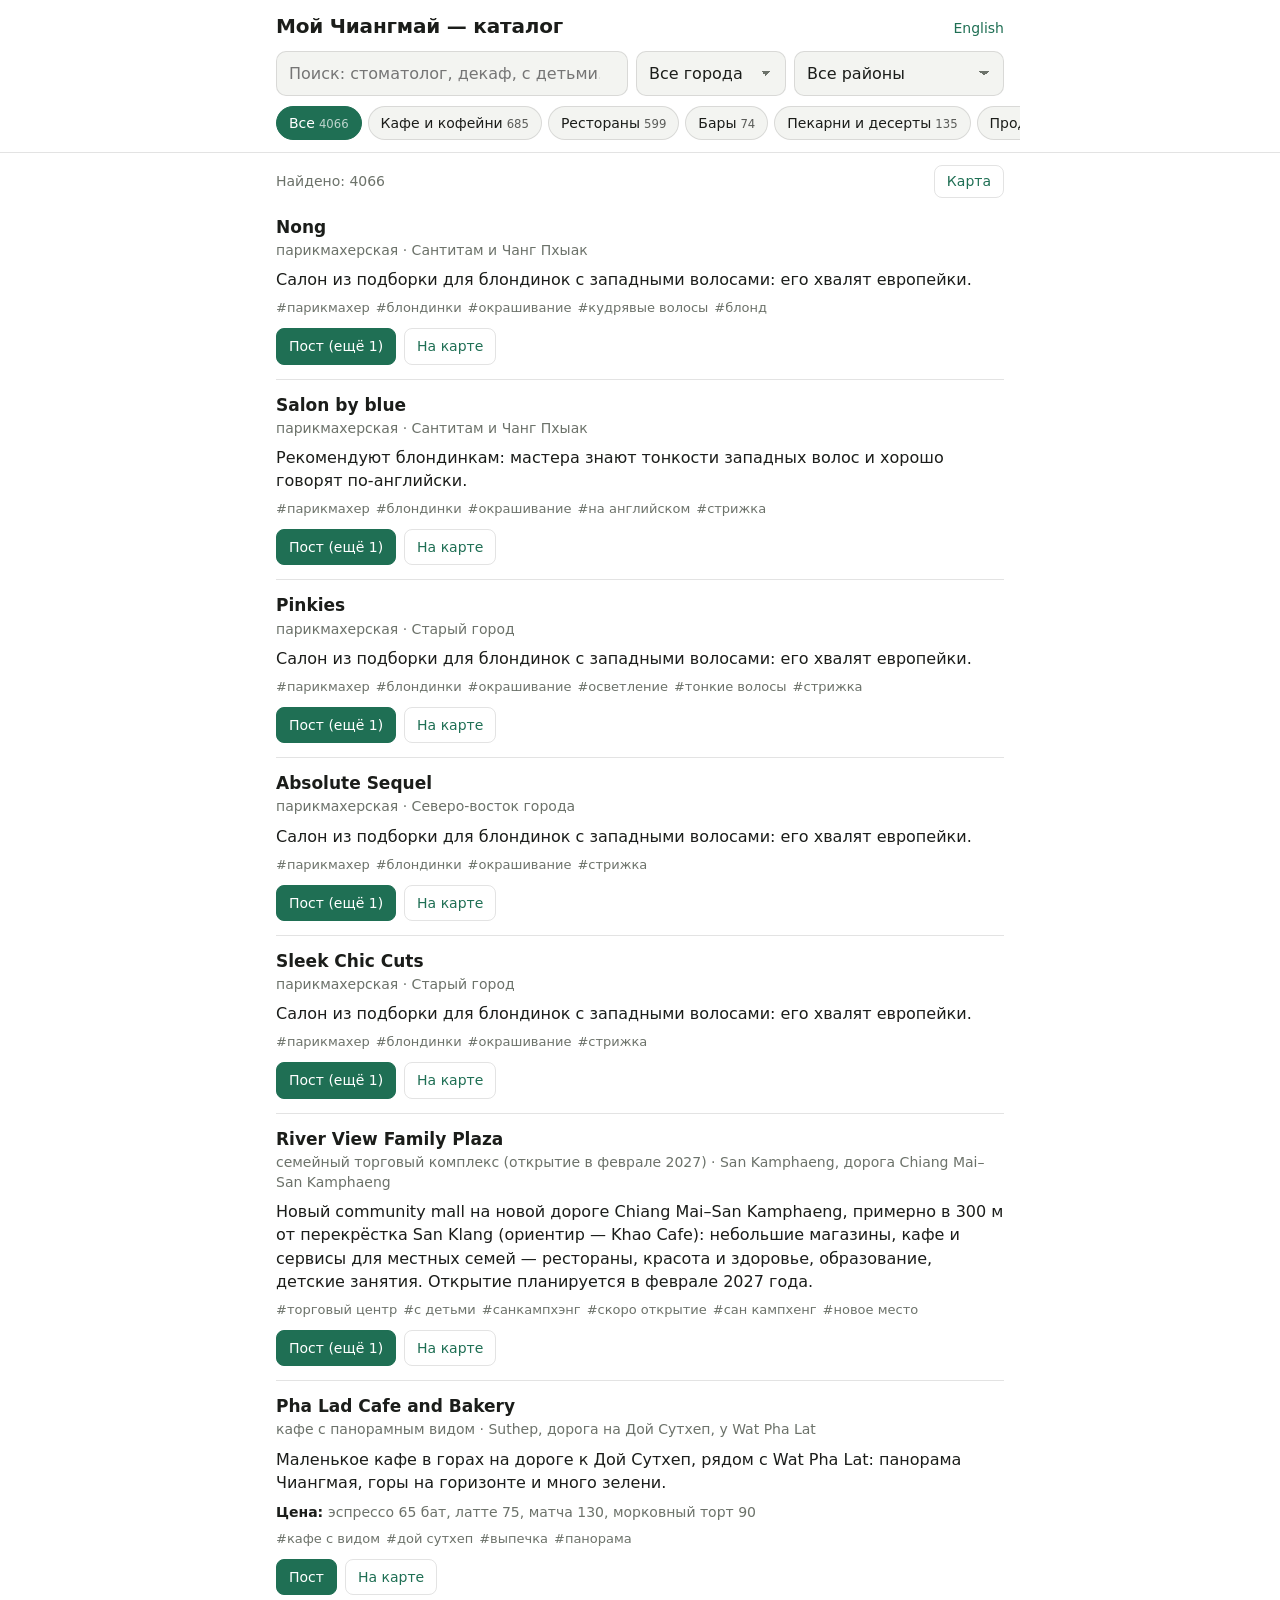
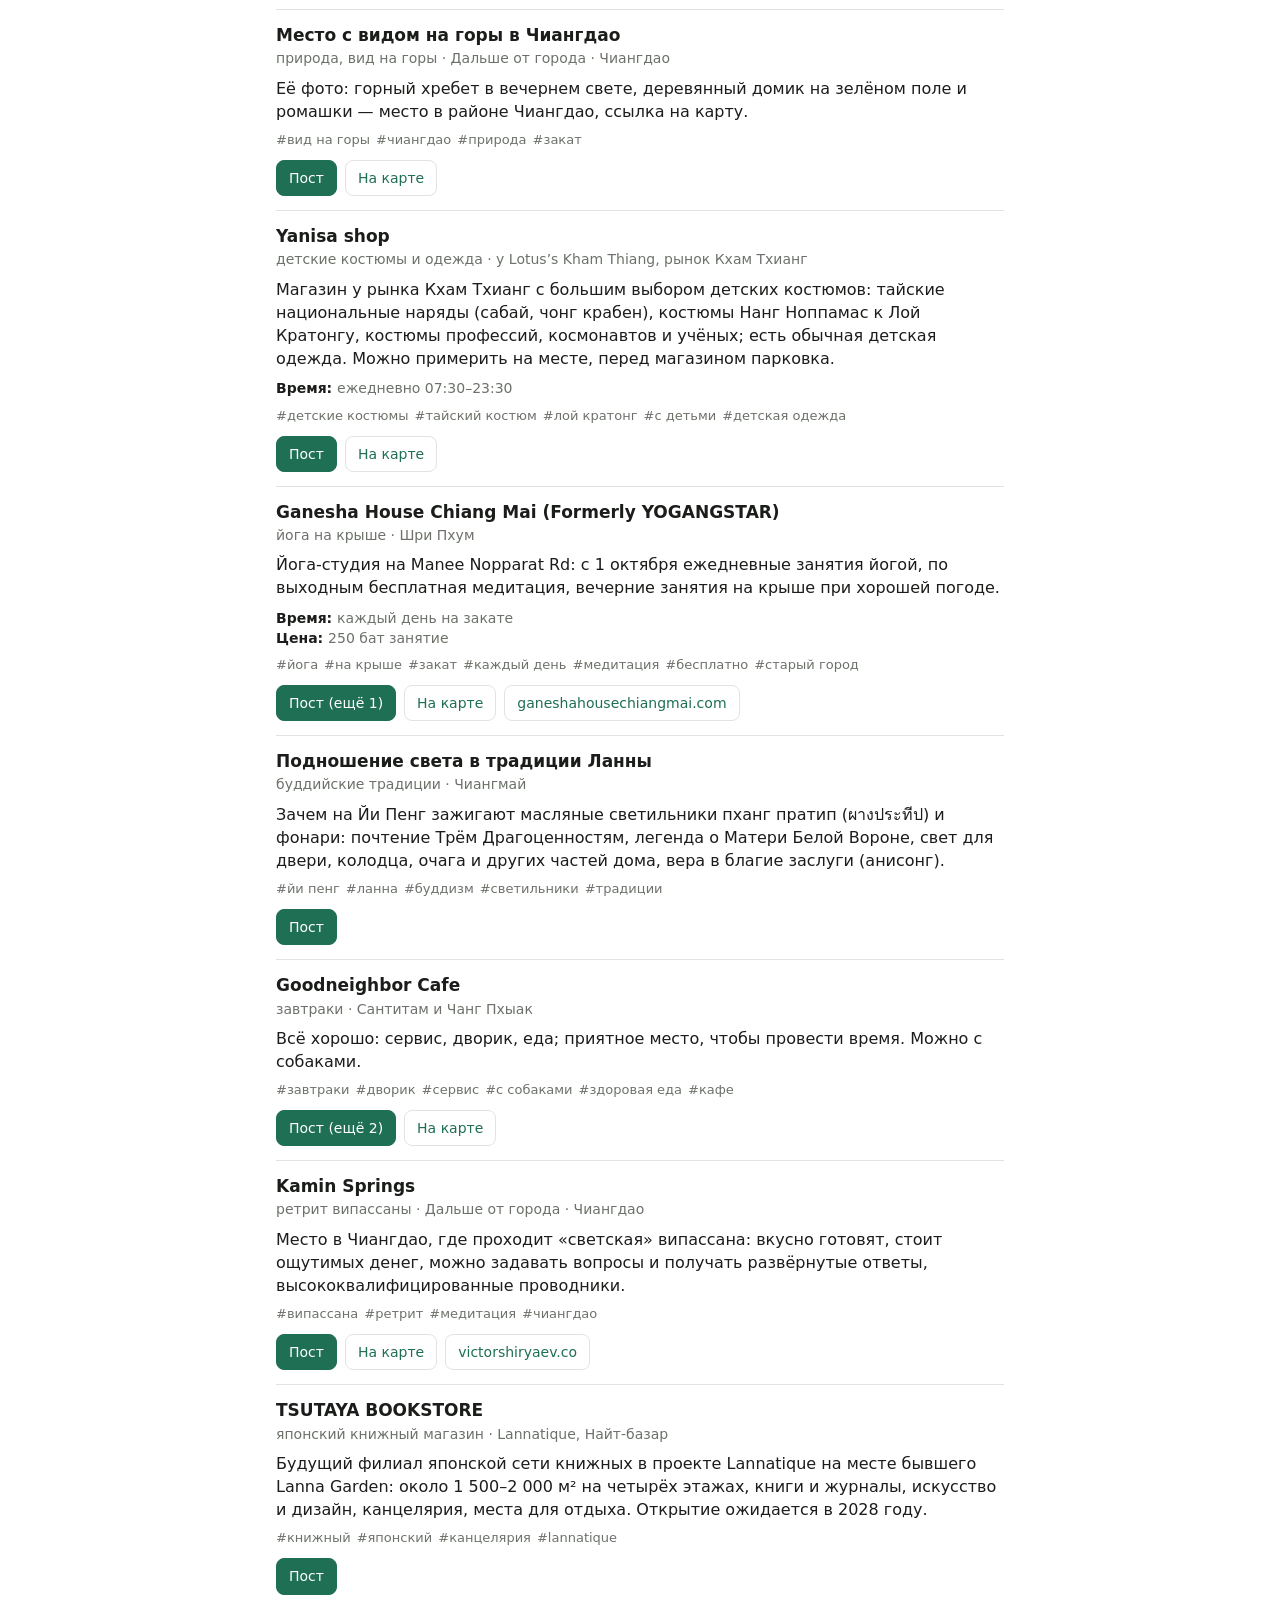
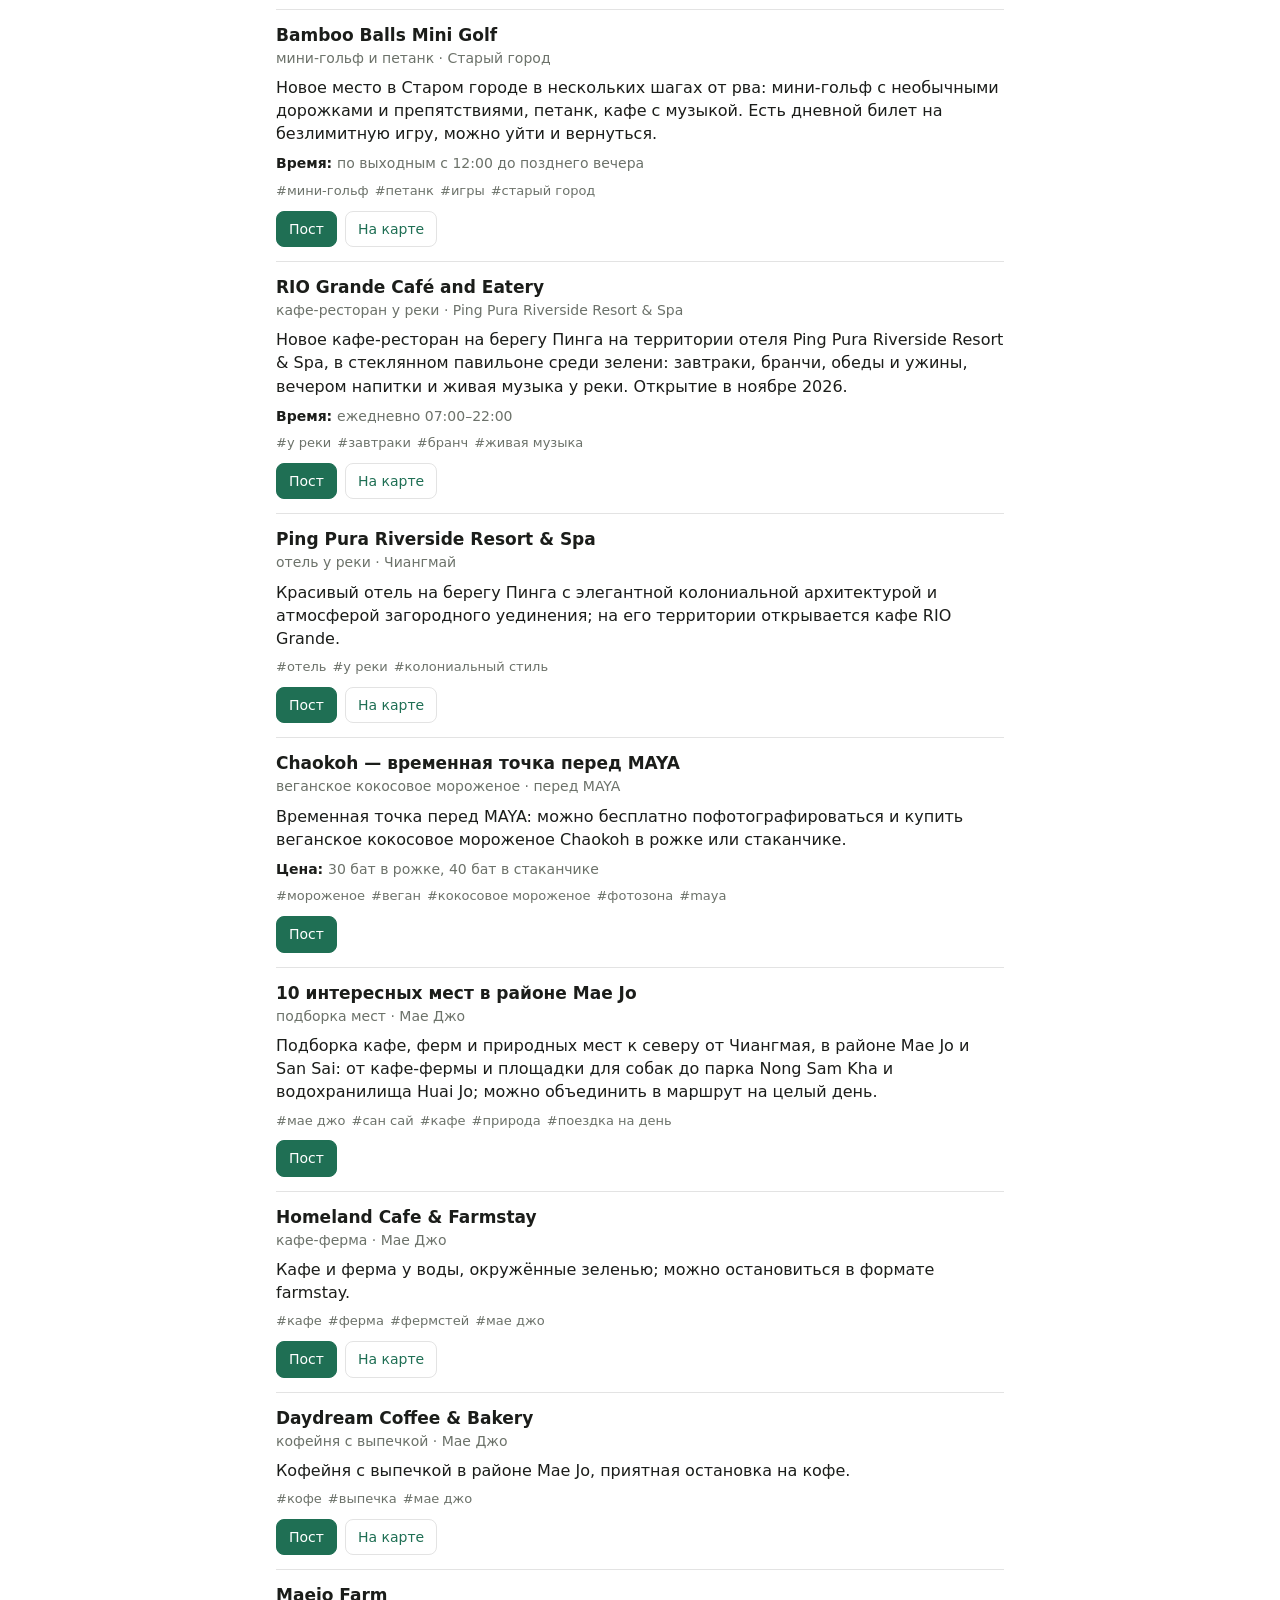
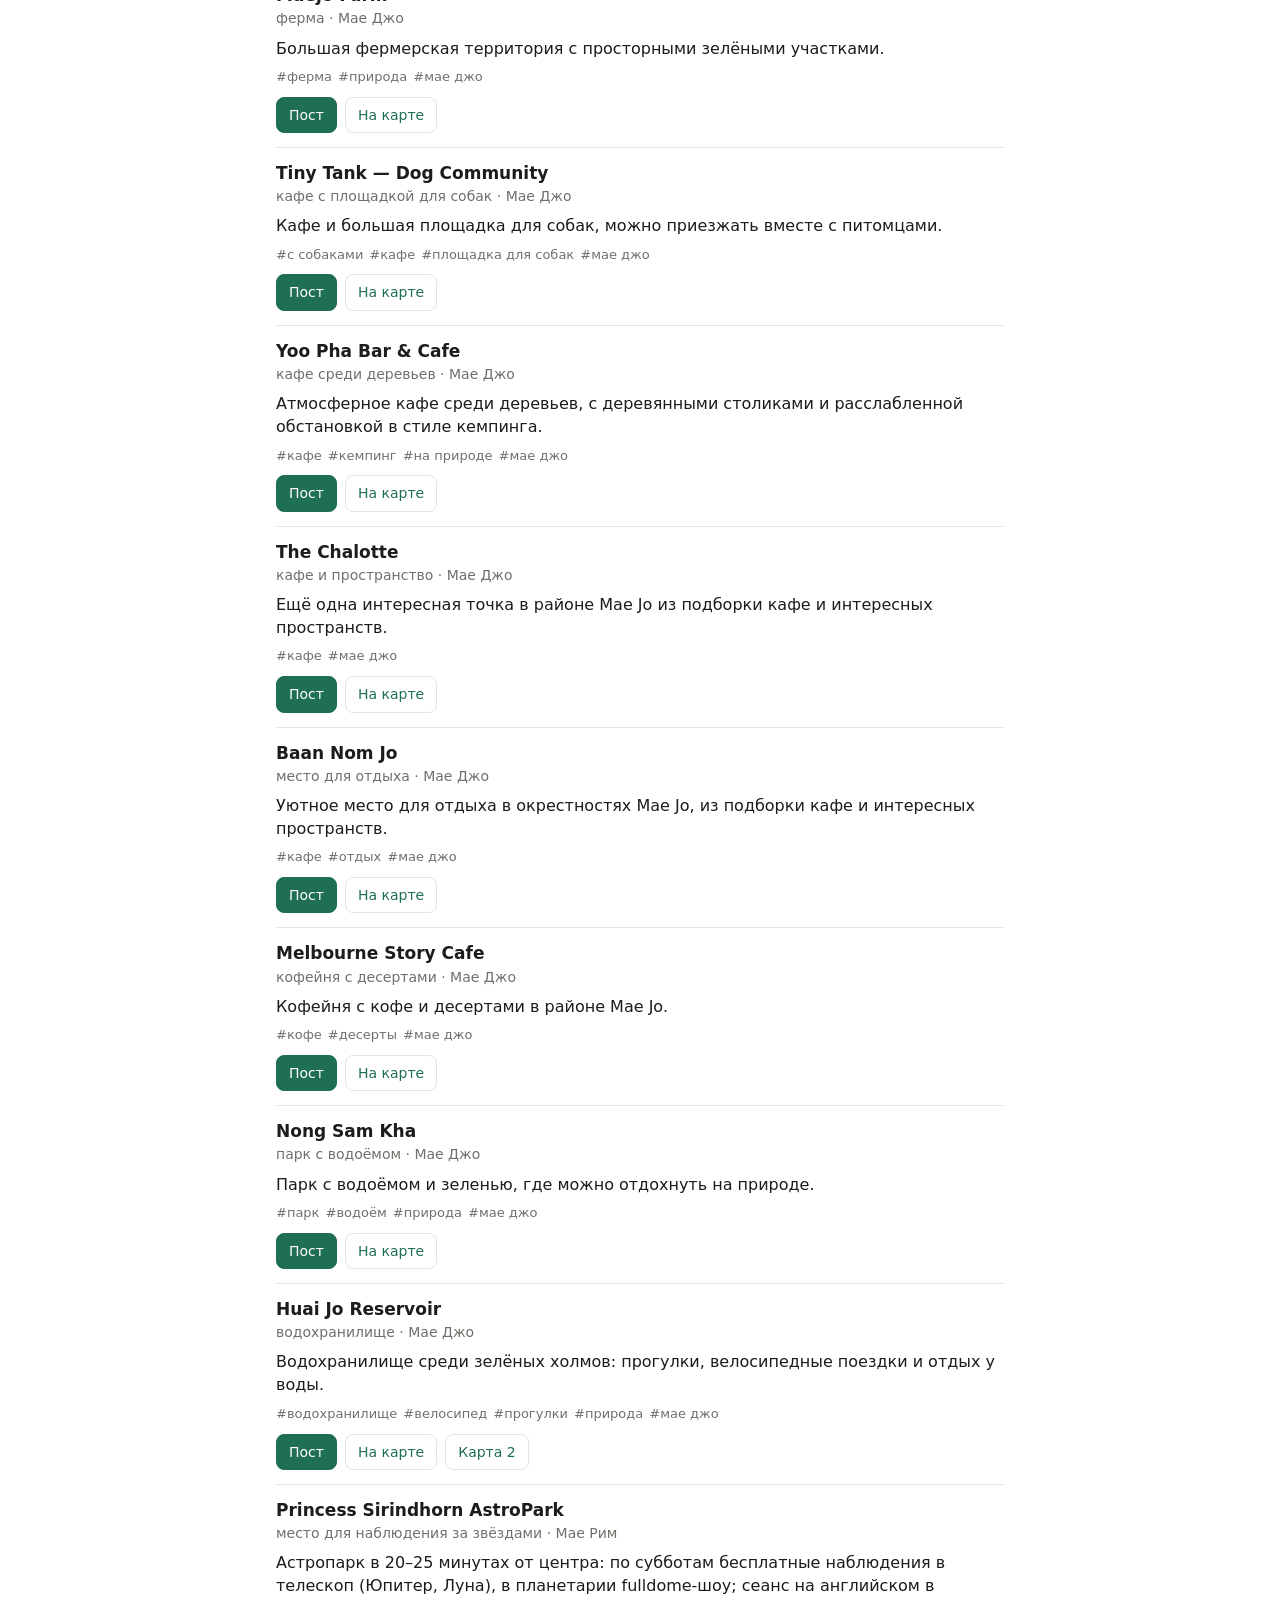
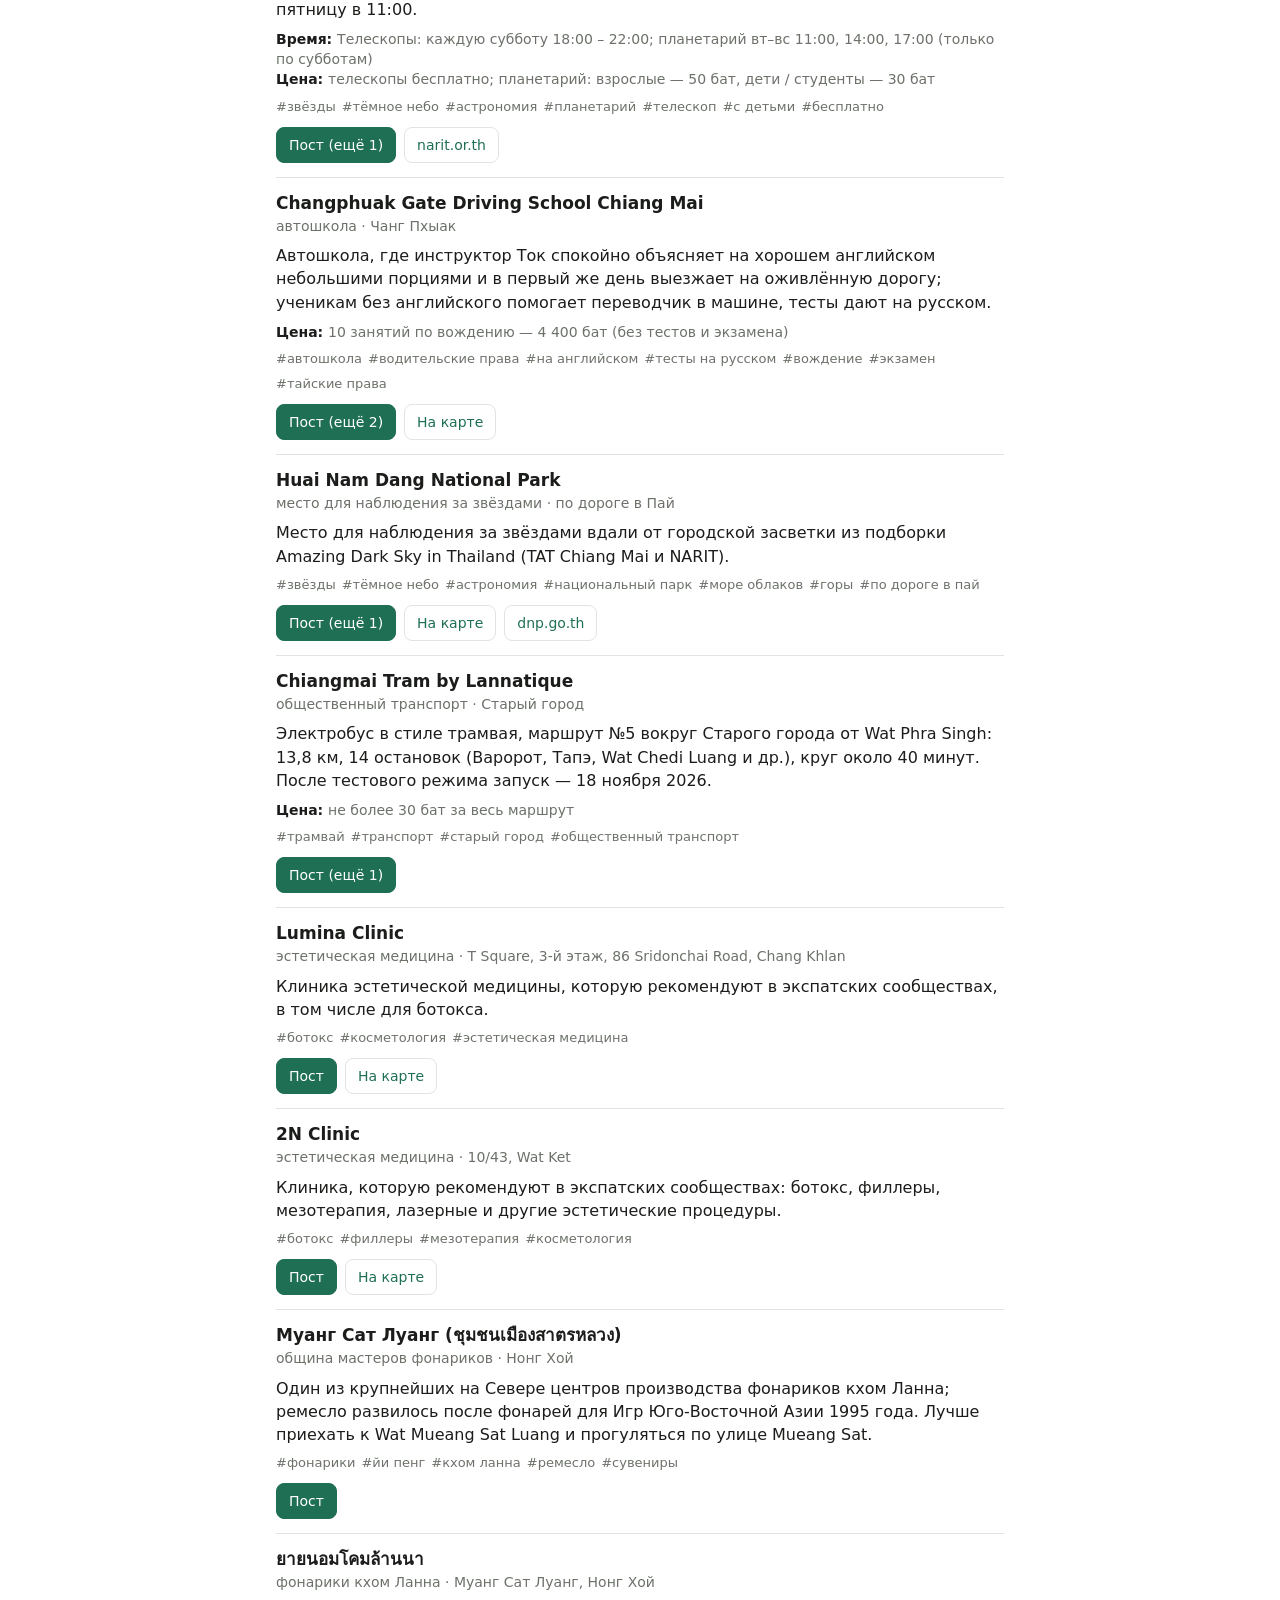
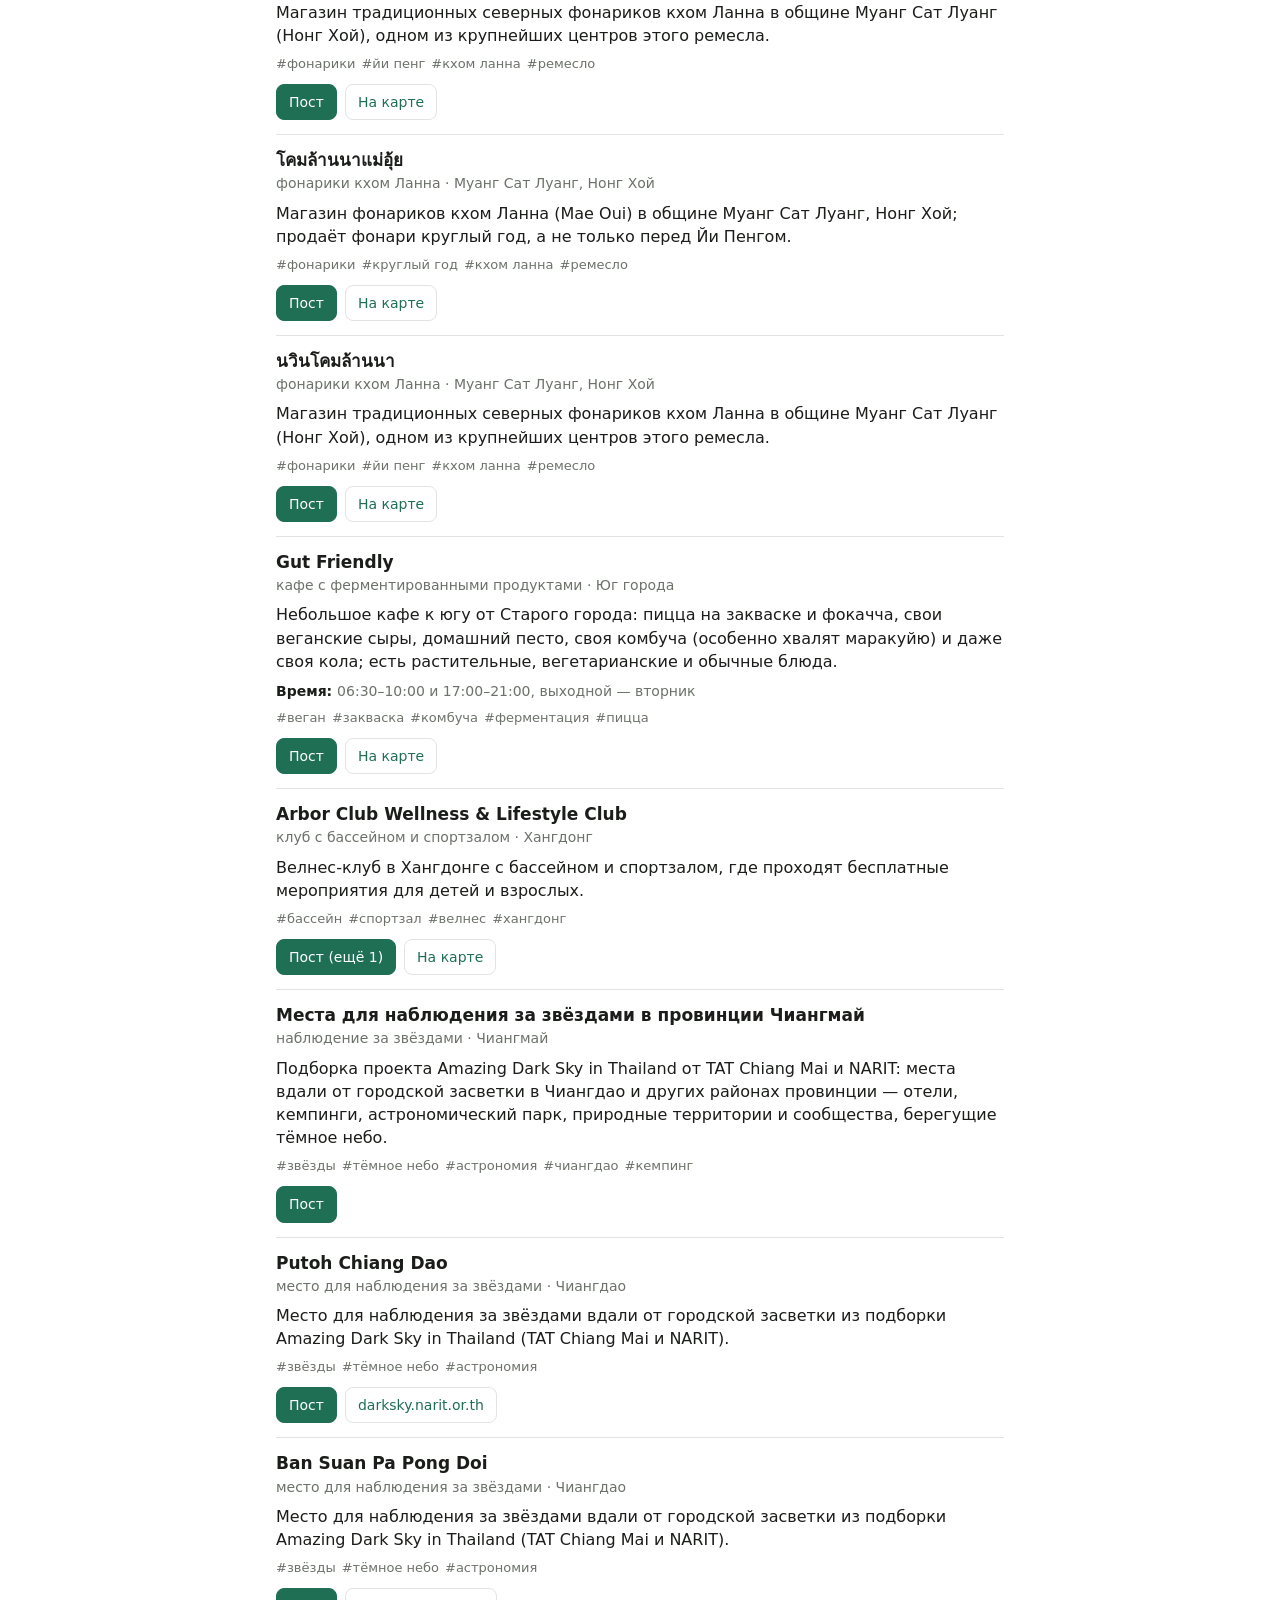
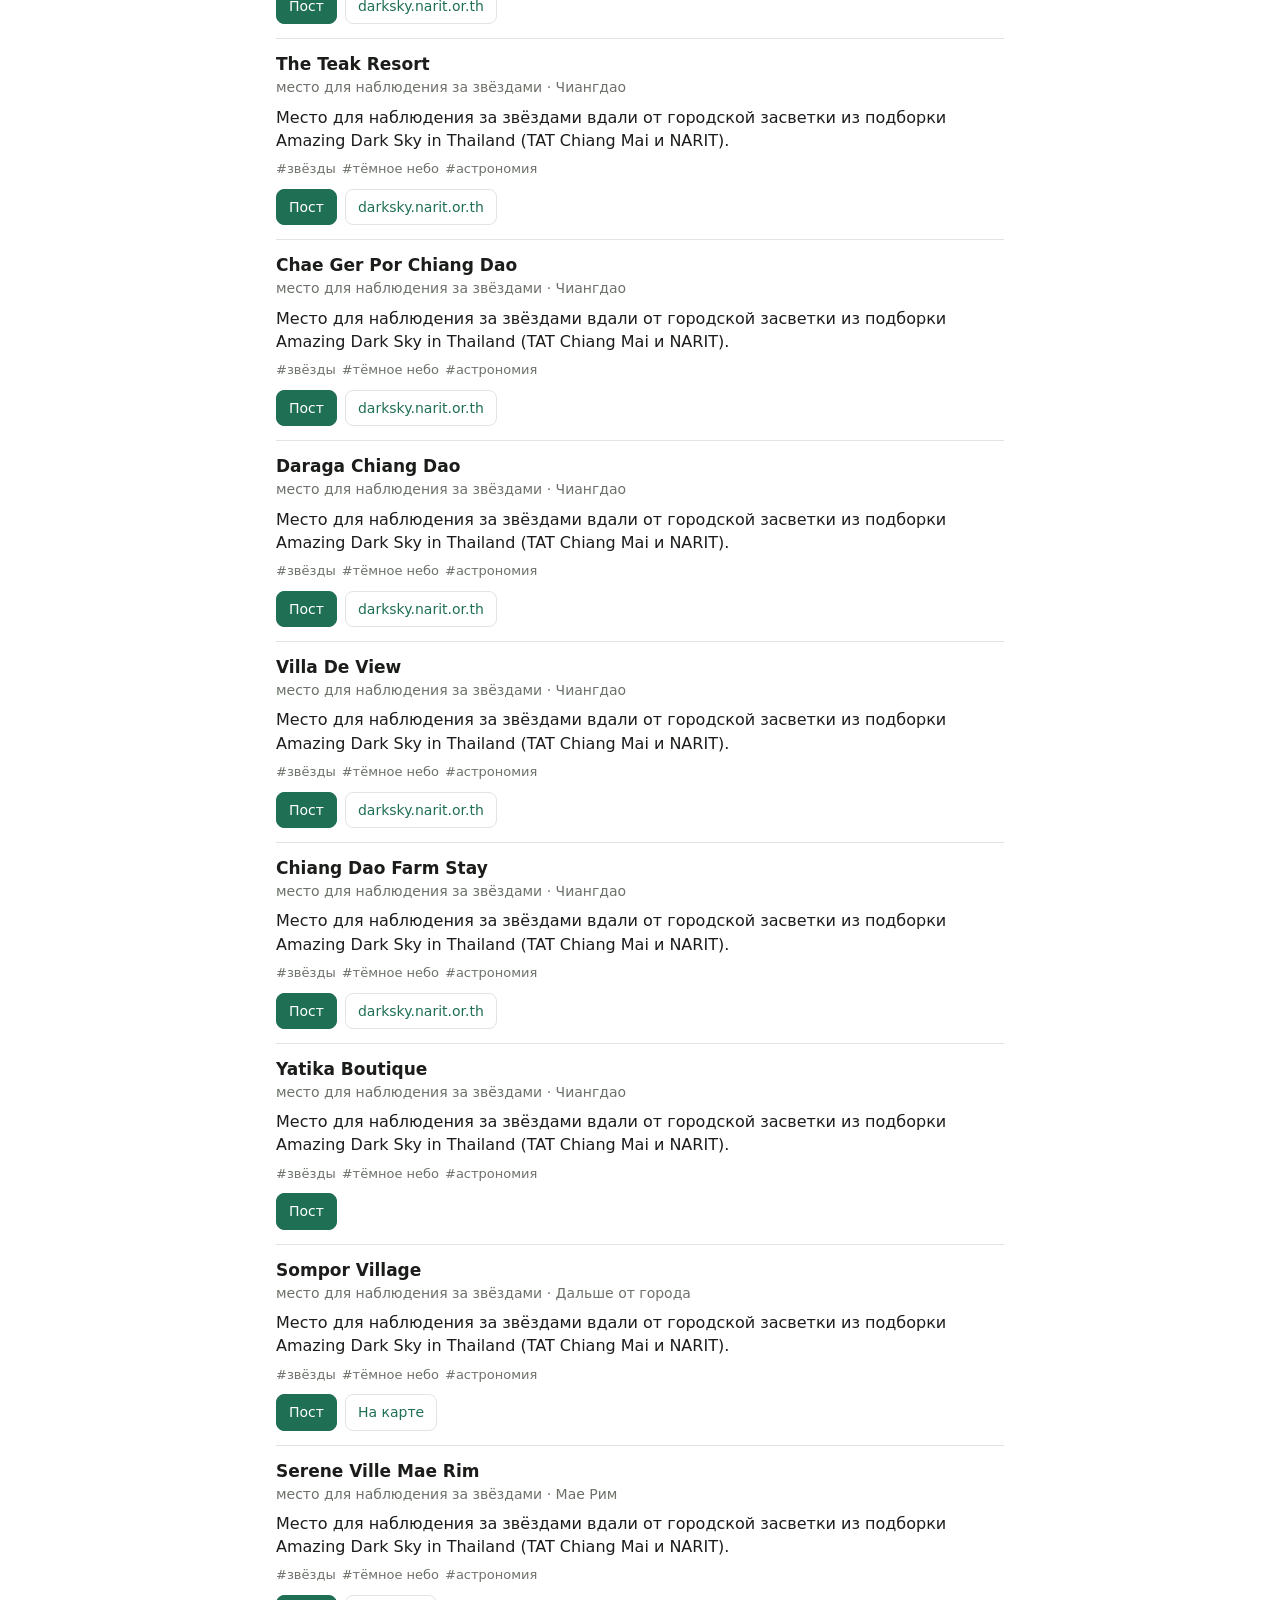
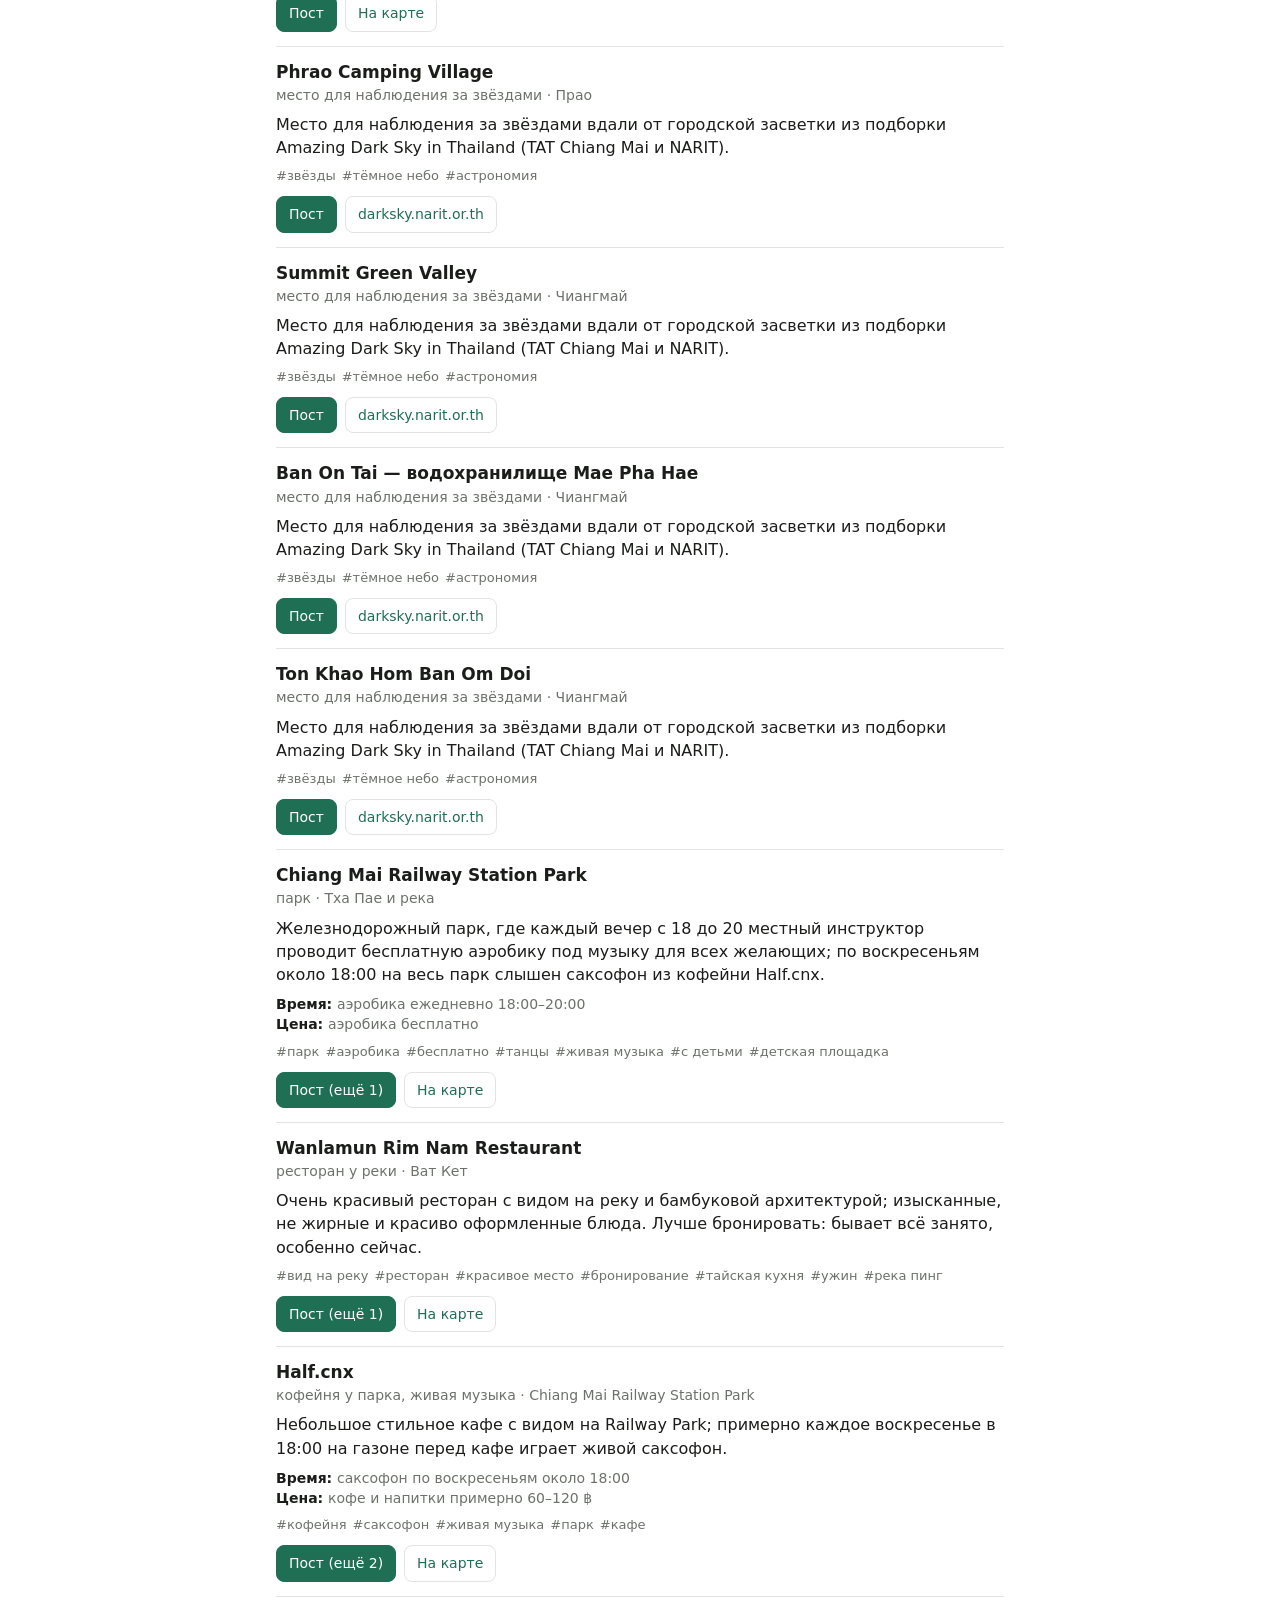
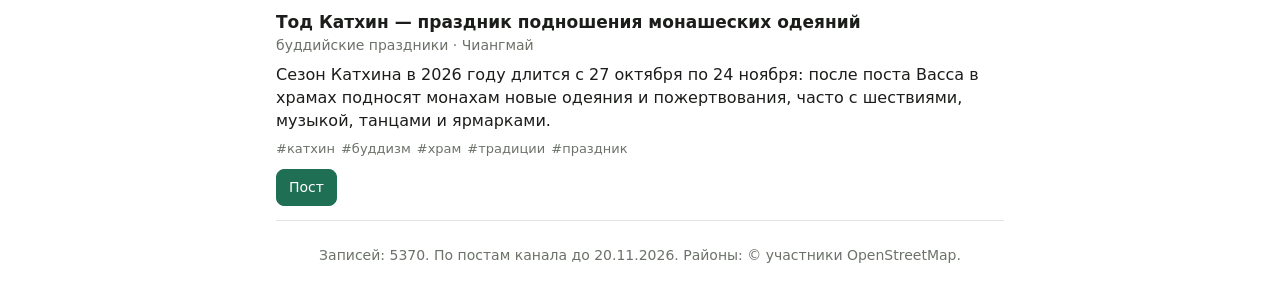
==== commit c0dd5d3f: "Add a Google map of the current selection to the catalog site The map button shows the selected item" ====
--- a/docs/index.html
+++ b/docs/index.html
@@ -6,7 +6,7 @@
 <title>Мой Чиангмай — каталог</title>
 <meta name="description" content="Каталог мест, услуг и полезной информации о Чиангмае по материалам канала «Мой Чиангмай».">
 <link rel="alternate" hreflang="en" href="en/">
-<link rel="stylesheet" href="app.css?v=7">
+<link rel="stylesheet" href="app.css?v=18">
 <script src="https://telegram.org/js/telegram-web-app.js"></script>
 </head>
 <body>
@@ -27,14 +27,18 @@
 <main class="wrap">
   <div class="meta">
     <span id="count" aria-live="polite"></span>
-    <label id="pastWrap" hidden><input type="checkbox" id="past"> прошедшие события</label>
+    <span class="side">
+      <label id="pastWrap" hidden><input type="checkbox" id="past"> прошедшие события</label>
+      <button id="mapBtn" class="btn" type="button" aria-pressed="false" hidden></button>
+    </span>
   </div>
+  <div id="mapview" hidden><div id="map"></div><div id="sheet" hidden></div></div>
   <div id="list"></div>
   <div id="more"></div>
   <div class="foot" id="foot"></div>
 </main>
 <noscript><p class="wrap">Для работы каталога нужен JavaScript.</p></noscript>
 <script>window.SITE = { lang: 'ru', data: 'catalog.json', other: 'en/' };</script>
-<script src="app.js?v=7"></script>
+<script src="app.js?v=18"></script>
 </body>
 </html>
--- a/docs/app.css
+++ b/docs/app.css
@@ -92,3 +92,43 @@
 .embed iframe { display: block; width: 100%; height: 360px; border: 0; background: transparent; }
 .embed .row { display: flex; flex-wrap: wrap; gap: 8px; }
 .empty, .foot { color: var(--hint); font-size: 14px; padding: 24px 0; text-align: center; }
+.meta .side { display: flex; align-items: center; gap: 12px; }
+#mapBtn { padding: 5px 12px; }
+#mapBtn[aria-pressed="true"] { background: var(--surface); }
+/* the map: as wide as the page column (edge to edge on a phone), as tall as the screen below the header */
+#mapview { position: relative; margin: 4px -16px 0; }
+#map { position: absolute; inset: 0; background: var(--surface); }
+/* The posts float over the map with no frame of their own: as wide as a post (Telegram's embed is about 460 px),
+   centred, as tall as the post up to nearly the map's height, held at the top, so a post that grows while it loads
+   extends downwards instead of jumping; the bottom strip keeps Google's logo and map data credit in view, as Google
+   requires. The close button sits on the top right corner. */
+#sheet {
+  position: absolute; left: 50%; transform: translateX(-50%); width: min(calc(100% - 24px), 460px); top: 12px;
+  max-height: calc(100% - 50px); display: flex; flex-direction: column;
+}
+#sheet .scroll {
+  min-height: 0; overflow-y: auto; overscroll-behavior: contain; border-radius: 12px;
+  display: flex; flex-direction: column; gap: 8px; filter: drop-shadow(0 2px 8px rgba(0, 0, 0, .4));
+}
+/* Telegram's widget keeps a margin on the left of the post, for the bubble's tail: the frame is shifted over it */
+#sheet .embed { margin: 0; overflow: hidden; border-radius: 12px; }
+#sheet .scroll > * { flex-shrink: 0; }   /* full height, so a long post scrolls instead of being cut */
+#sheet .embed iframe { width: calc(100% + 10px); max-width: none; margin-left: -10px; }
+#sheet .card { background: var(--bg); border-radius: 12px; padding: 12px 14px; border: 0; }
+#sheet .close {
+  position: absolute; top: -10px; right: -10px; z-index: 1; width: 30px; height: 30px; border-radius: 50%;
+  display: grid; place-items: center; padding: 0; cursor: pointer; font: 20px/1 system-ui, sans-serif;
+  color: var(--text); background: var(--bg); border: 1px solid var(--line); box-shadow: 0 1px 6px rgba(0, 0, 0, .35);
+}
+/* hover text over the map, in the page's colours */
+#tip {
+  position: absolute; z-index: 3; pointer-events: none; max-width: 270px; padding: 8px 10px; border-radius: 10px;
+  background: var(--bg); color: var(--text); box-shadow: 0 2px 10px rgba(0, 0, 0, .35); font-size: 13px; line-height: 1.35;
+}
+#tip b { display: block; font-size: 14px; }
+#tip b + div { color: var(--hint); }
+#tip p { margin: 4px 0 0; }
+.cluster {
+  display: grid; place-items: center; border-radius: 50%; border: 2px solid #fff; box-shadow: 0 1px 4px rgba(0, 0, 0, .35);
+  background: var(--accent); color: var(--on-accent); font: 600 13px system-ui, -apple-system, sans-serif;
+}
